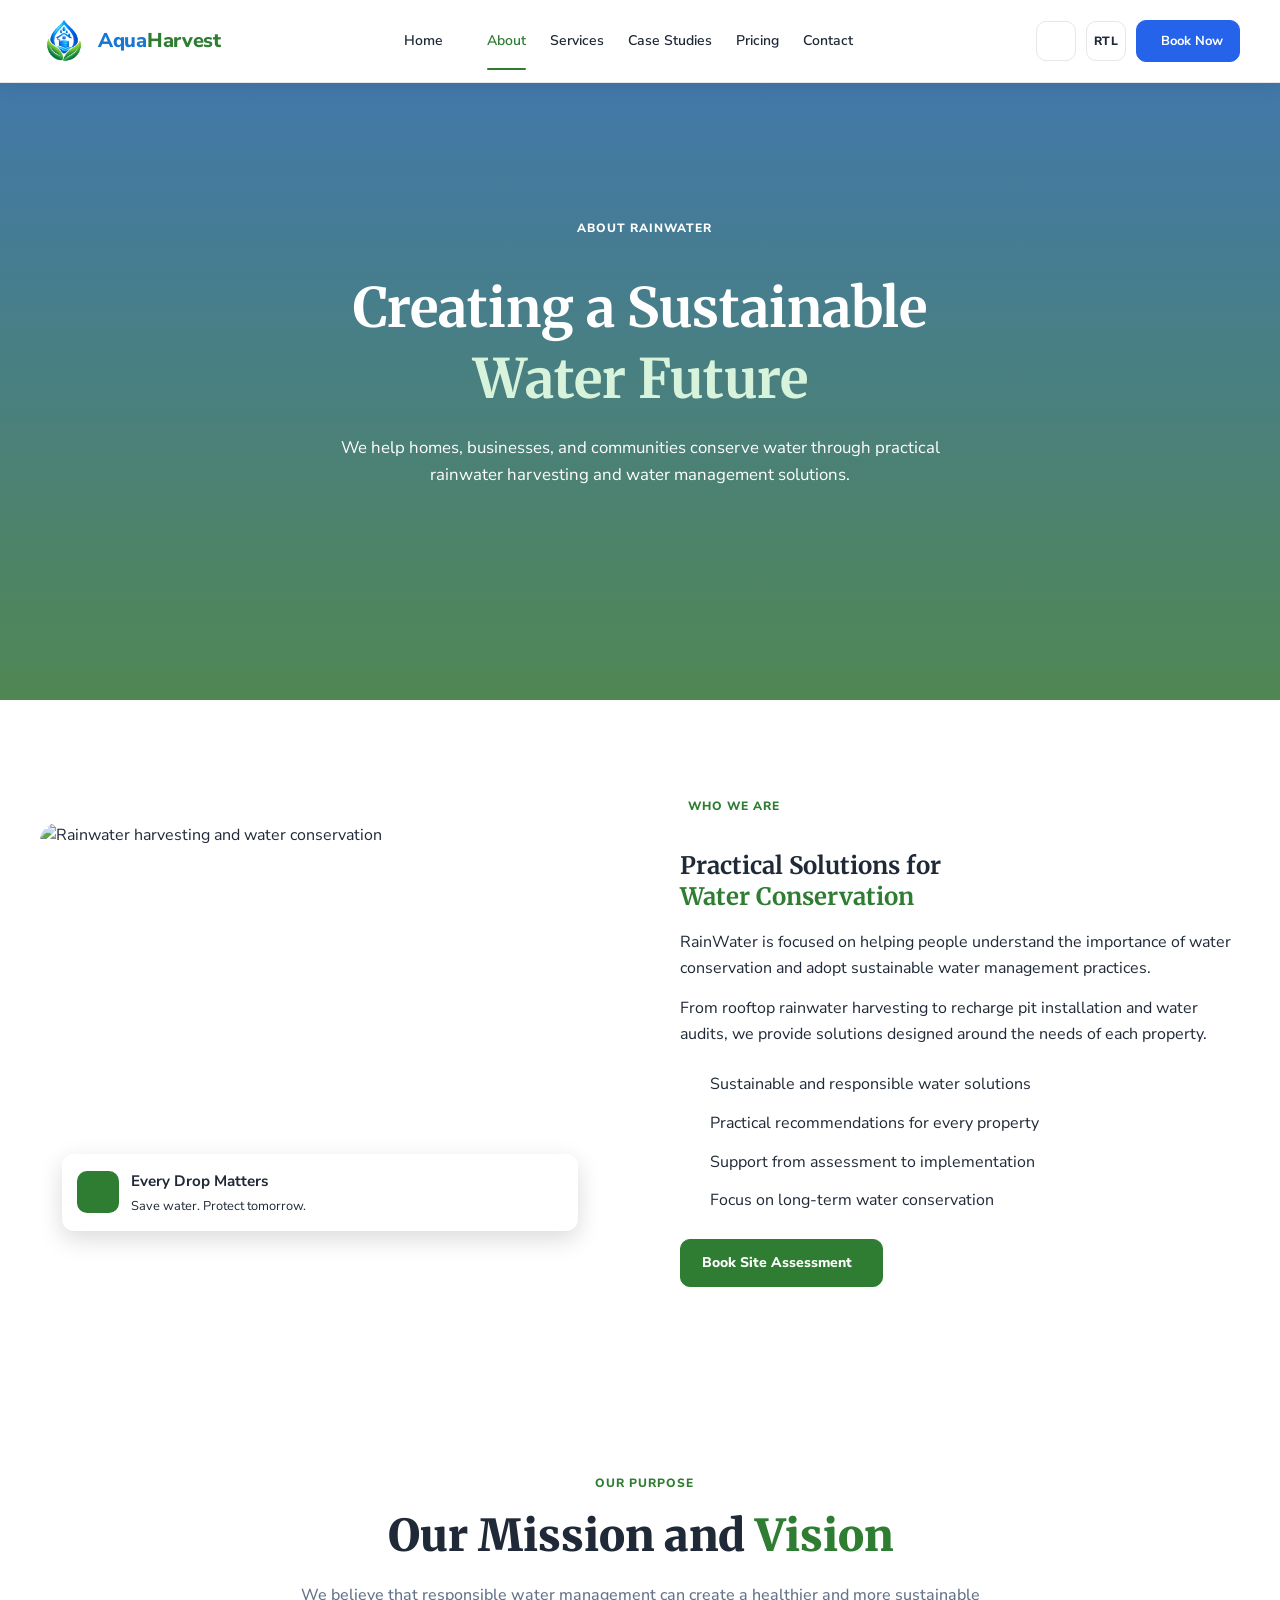
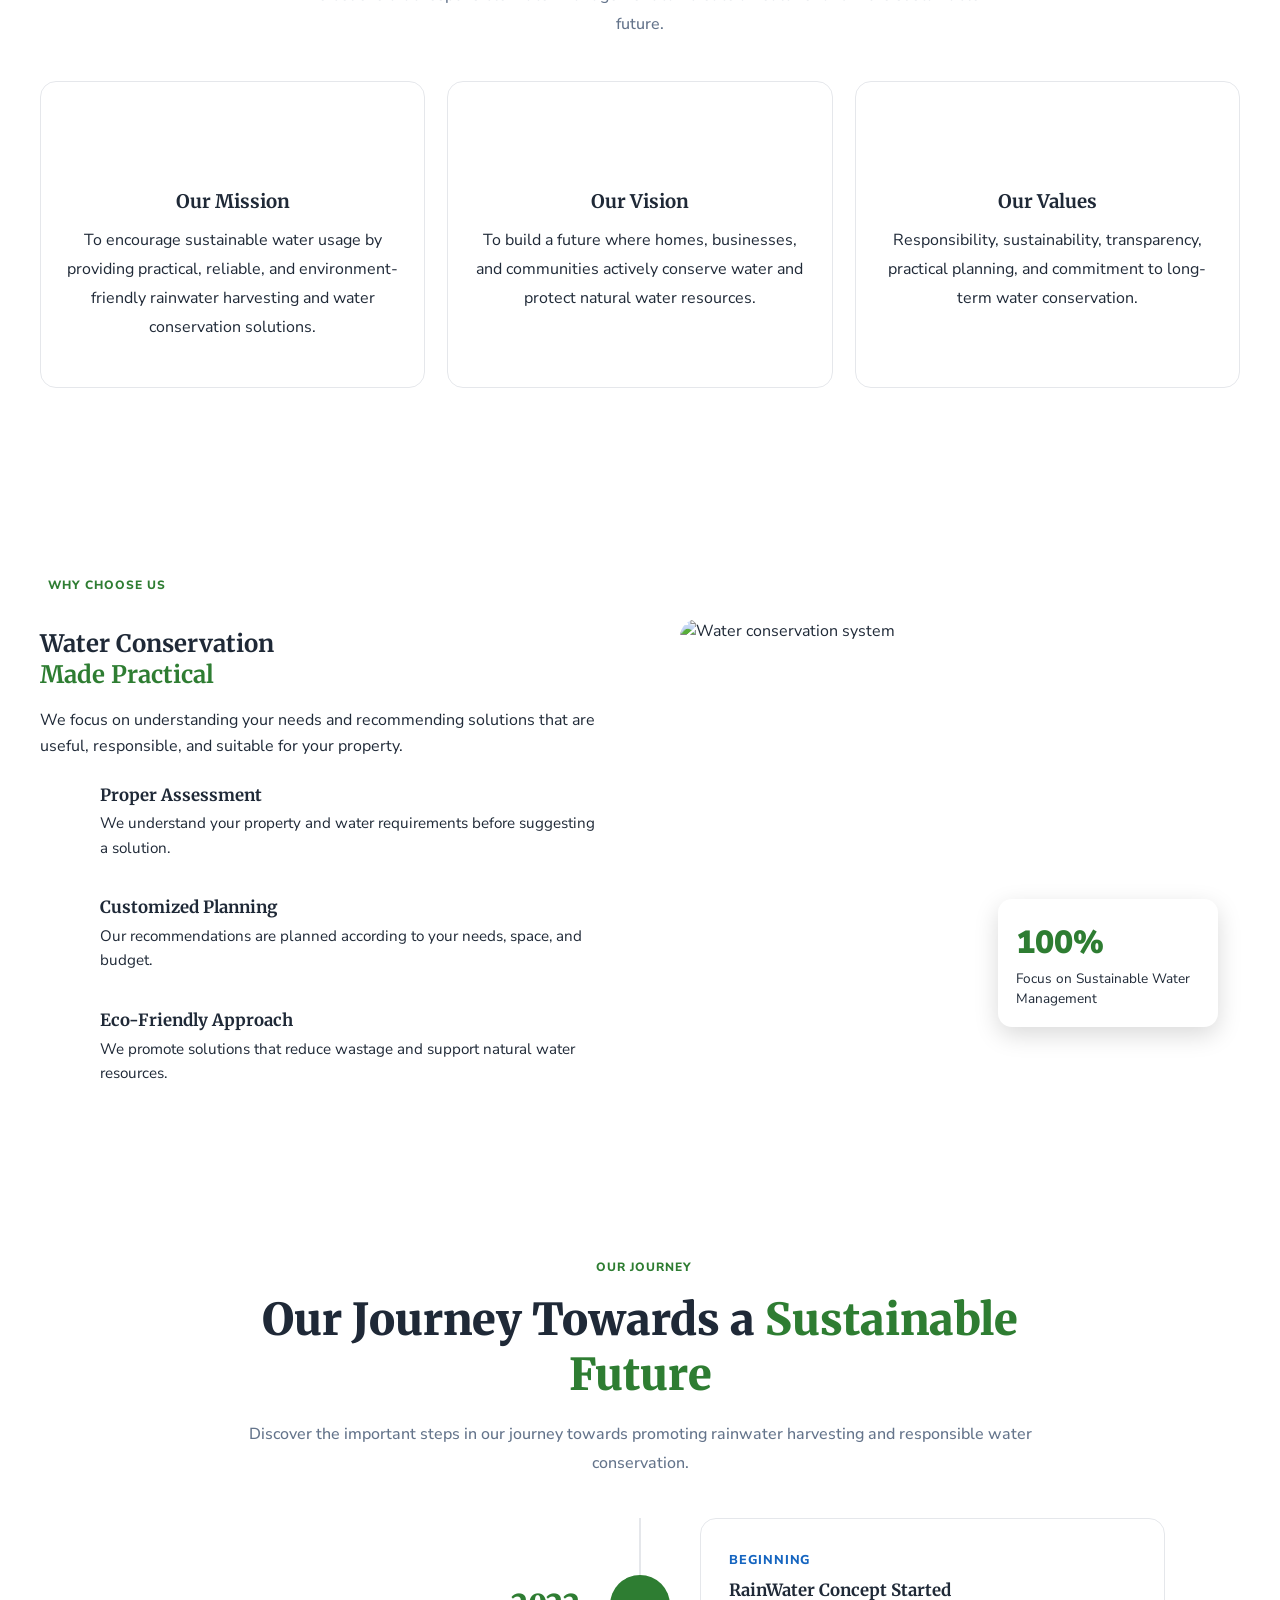
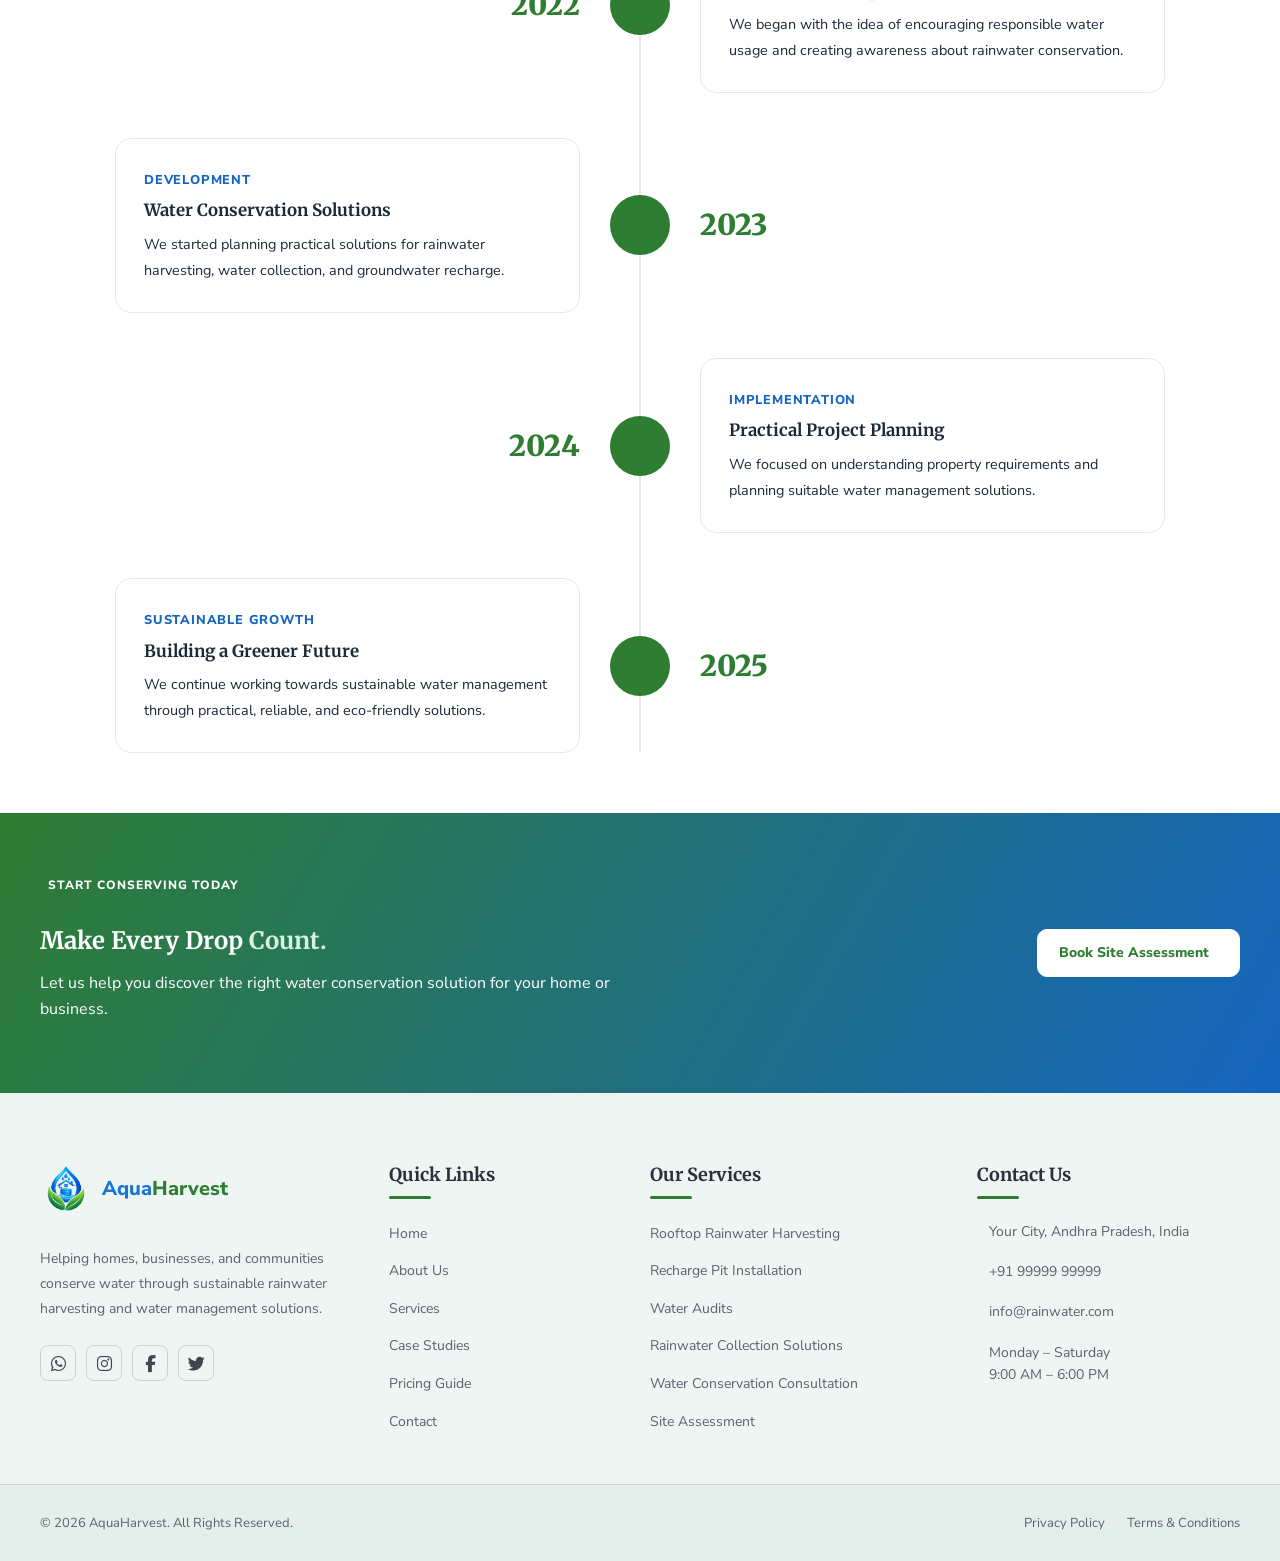
==== about.html @ 05642504 "first commit" ====
<!DOCTYPE html>
<html lang="en" dir="ltr">

<head>
  <meta charset="UTF-8">
  <meta name="viewport" content="width=device-width, initial-scale=1.0">

  <meta
    name="description"
    content="Learn about RainWater and our mission to promote rainwater harvesting and sustainable water conservation."
  >

  <title>About Us | RainWater</title>

  <!-- Google Fonts -->
  <link rel="preconnect" href="https://fonts.googleapis.com">
  <link rel="preconnect" href="https://fonts.gstatic.com" crossorigin>

  <link
    href="https://fonts.googleapis.com/css2?family=Merriweather:wght@400;700;900&family=Nunito+Sans:wght@400;500;600;700;800&display=swap"
    rel="stylesheet"
  >

  <!-- AOS Animation CSS -->
  <link
    href="https://unpkg.com/aos@2.3.1/dist/aos.css"
    rel="stylesheet"
  >

  <!-- Common CSS -->
  <link rel="stylesheet" href="variables.css">
  <link rel="stylesheet" href="style.css">

  <!-- About Page CSS -->
  <link rel="stylesheet" href="about.css">
</head>

<body>

  <!-- Header -->
  <div id="header-container"></div>

  <main>

    <!-- Page Hero -->
    <section class="about-hero-section">

      <div class="about-hero-overlay"></div>

      <div
        class="site-container about-hero-content"
        data-aos="fade-up"
        data-aos-duration="1000"
      >

        <span class="section-tag">
          <i data-lucide="leaf"></i>
          About RainWater
        </span>

        <h1>
          Creating a Sustainable
          <span>Water Future</span>
        </h1>

        <p>
          We help homes, businesses, and communities conserve water through
          practical rainwater harvesting and water management solutions.
        </p>

      </div>
    </section>


    <!-- About Introduction -->
    <section class="about-intro-section section-padding">

      <div class="site-container about-intro-container">

        <div
          class="about-intro-image"
          data-aos="fade-right"
          data-aos-duration="1000"
        >

          <img
            src="https://images.unsplash.com/photo-1468421870903-4df1664ac249?auto=format&fit=crop&w=1000&q=85"
            alt="Rainwater harvesting and water conservation"
            loading="lazy"
          >

          <div
            class="about-image-card"
            data-aos="fade-up"
            data-aos-delay="300"
          >

            <i data-lucide="droplets"></i>

            <div>
              <strong>Every Drop Matters</strong>
              <span>Save water. Protect tomorrow.</span>
            </div>
          </div>

        </div>


        <div
          class="about-intro-content"
          data-aos="fade-left"
          data-aos-duration="1000"
        >

          <span class="section-tag">
            <i data-lucide="sprout"></i>
            Who We Are
          </span>

          <h2>
            Practical Solutions for
            <span>Water Conservation</span>
          </h2>

          <p>
            RainWater is focused on helping people understand the importance
            of water conservation and adopt sustainable water management
            practices.
          </p>

          <p>
            From rooftop rainwater harvesting to recharge pit installation
            and water audits, we provide solutions designed around the needs
            of each property.
          </p>

          <ul class="about-points">

            <li data-aos="fade-up" data-aos-delay="100">
              <i data-lucide="check-circle"></i>
              Sustainable and responsible water solutions
            </li>

            <li data-aos="fade-up" data-aos-delay="200">
              <i data-lucide="check-circle"></i>
              Practical recommendations for every property
            </li>

            <li data-aos="fade-up" data-aos-delay="300">
              <i data-lucide="check-circle"></i>
              Support from assessment to implementation
            </li>

            <li data-aos="fade-up" data-aos-delay="400">
              <i data-lucide="check-circle"></i>
              Focus on long-term water conservation
            </li>

          </ul>

          <a
            href="contact.html"
            class="primary-button"
            data-aos="zoom-in"
            data-aos-delay="500"
          >
            Book Site Assessment
            <i data-lucide="arrow-right"></i>
          </a>

        </div>

      </div>
    </section>


    <!-- Mission and Vision -->
    <section class="mission-section section-padding">

      <div class="site-container">

        <div
          class="section-heading center-heading"
          data-aos="fade-up"
          data-aos-duration="900"
        >

          <span class="section-tag">
            <i data-lucide="target"></i>
            Our Purpose
          </span>

          <h2>
            Our Mission and
            <span>Vision</span>
          </h2>

          <p>
            We believe that responsible water management can create a
            healthier and more sustainable future.
          </p>

        </div>


        <div class="mission-grid">

          <article
            class="mission-card"
            data-aos="fade-up"
            data-aos-delay="100"
            data-aos-duration="900"
          >

            <div class="mission-icon">
              <i data-lucide="target"></i>
            </div>

            <h3>Our Mission</h3>

            <p>
              To encourage sustainable water usage by providing practical,
              reliable, and environment-friendly rainwater harvesting and
              water conservation solutions.
            </p>

          </article>


          <article
            class="mission-card"
            data-aos="fade-up"
            data-aos-delay="250"
            data-aos-duration="900"
          >

            <div class="mission-icon">
              <i data-lucide="eye"></i>
            </div>

            <h3>Our Vision</h3>

            <p>
              To build a future where homes, businesses, and communities
              actively conserve water and protect natural water resources.
            </p>

          </article>


          <article
            class="mission-card"
            data-aos="fade-up"
            data-aos-delay="400"
            data-aos-duration="900"
          >

            <div class="mission-icon">
              <i data-lucide="handshake"></i>
            </div>

            <h3>Our Values</h3>

            <p>
              Responsibility, sustainability, transparency, practical
              planning, and commitment to long-term water conservation.
            </p>

          </article>

        </div>

      </div>
    </section>


    <!-- Why Choose Us -->
    <section class="about-why-section section-padding">

      <div class="site-container about-why-container">

        <div
          class="about-why-content"
          data-aos="fade-right"
          data-aos-duration="1000"
        >

          <span class="section-tag">
            <i data-lucide="shield-check"></i>
            Why Choose Us
          </span>

          <h2>
            Water Conservation
            <span>Made Practical</span>
          </h2>

          <p>
            We focus on understanding your needs and recommending solutions
            that are useful, responsible, and suitable for your property.
          </p>


          <div class="about-benefit-list">

            <div
              class="about-benefit-item"
              data-aos="fade-up"
              data-aos-delay="100"
            >

              <i data-lucide="clipboard-check"></i>

              <div>
                <h3>Proper Assessment</h3>

                <p>
                  We understand your property and water requirements before
                  suggesting a solution.
                </p>
              </div>

            </div>


            <div
              class="about-benefit-item"
              data-aos="fade-up"
              data-aos-delay="250"
            >

              <i data-lucide="settings"></i>

              <div>
                <h3>Customized Planning</h3>

                <p>
                  Our recommendations are planned according to your needs,
                  space, and budget.
                </p>
              </div>

            </div>


            <div
              class="about-benefit-item"
              data-aos="fade-up"
              data-aos-delay="400"
            >

              <i data-lucide="earth"></i>

              <div>
                <h3>Eco-Friendly Approach</h3>

                <p>
                  We promote solutions that reduce wastage and support
                  natural water resources.
                </p>
              </div>

            </div>

          </div>

        </div>


        <div
          class="about-why-image"
          data-aos="fade-left"
          data-aos-duration="1000"
        >

          <img
            src="https://images.unsplash.com/photo-1501004318641-b39e6451bec6?auto=format&fit=crop&w=1000&q=85"
            alt="Water conservation system"
            loading="lazy"
          >

          <div
            class="about-stat-card"
            data-aos="zoom-in"
            data-aos-delay="400"
          >

            <strong>100%</strong>

            <span>
              Focus on Sustainable Water Management
            </span>

          </div>

        </div>

      </div>
    </section>

<!-- Timeline Section -->
<section class="about-timeline-section section-padding">

  <div class="site-container">

    <div
      class="section-heading center-heading"
      data-aos="fade-up"
      data-aos-duration="900"
    >

      <span class="section-tag">
        <i data-lucide="history"></i>
        Our Journey
      </span>

      <h2>
        Our Journey Towards a
        <span>Sustainable Future</span>
      </h2>

      <p>
        Discover the important steps in our journey towards promoting
        rainwater harvesting and responsible water conservation.
      </p>

    </div>


    <div class="about-timeline">

      <!-- Timeline Item 1 -->
      <div
        class="timeline-item"
        data-aos="fade-up"
        data-aos-delay="100"
      >

        <div class="timeline-year">
          2022
        </div>

        <div class="timeline-dot">
          <i data-lucide="sprout"></i>
        </div>

        <div class="timeline-content">

          <span class="timeline-label">
            Beginning
          </span>

          <h3>RainWater Concept Started</h3>

          <p>
            We began with the idea of encouraging responsible water usage
            and creating awareness about rainwater conservation.
          </p>

        </div>

      </div>


      <!-- Timeline Item 2 -->
      <div
        class="timeline-item"
        data-aos="fade-up"
        data-aos-delay="200"
      >

        <div class="timeline-year">
          2023
        </div>

        <div class="timeline-dot">
          <i data-lucide="droplets"></i>
        </div>

        <div class="timeline-content">

          <span class="timeline-label">
            Development
          </span>

          <h3>Water Conservation Solutions</h3>

          <p>
            We started planning practical solutions for rainwater harvesting,
            water collection, and groundwater recharge.
          </p>

        </div>

      </div>


      <!-- Timeline Item 3 -->
      <div
        class="timeline-item"
        data-aos="fade-up"
        data-aos-delay="300"
      >

        <div class="timeline-year">
          2024
        </div>

        <div class="timeline-dot">
          <i data-lucide="settings"></i>
        </div>

        <div class="timeline-content">

          <span class="timeline-label">
            Implementation
          </span>

          <h3>Practical Project Planning</h3>

          <p>
            We focused on understanding property requirements and planning
            suitable water management solutions.
          </p>

        </div>

      </div>


      <!-- Timeline Item 4 -->
      <div
        class="timeline-item"
        data-aos="fade-up"
        data-aos-delay="400"
      >

        <div class="timeline-year">
          2025
        </div>

        <div class="timeline-dot">
          <i data-lucide="earth"></i>
        </div>

        <div class="timeline-content">

          <span class="timeline-label">
            Sustainable Growth
          </span>

          <h3>Building a Greener Future</h3>

          <p>
            We continue working towards sustainable water management through
            practical, reliable, and eco-friendly solutions.
          </p>

        </div>

      </div>

    </div>

  </div>

</section>

    <!-- CTA Section -->
    <section class="about-cta-section">

      <div
        class="site-container about-cta-container"
        data-aos="fade-up"
        data-aos-duration="1000"
      >

        <div>

          <span class="section-tag">
            <i data-lucide="droplets"></i>
            Start Conserving Today
          </span>

          <h2>
            Make Every Drop
            <span>Count.</span>
          </h2>

          <p>
            Let us help you discover the right water conservation solution
            for your home or business.
          </p>

        </div>

        <a
          href="contact.html"
          class="cta-light-button"
          data-aos="zoom-in"
          data-aos-delay="300"
        >
          Book Site Assessment
          <i data-lucide="arrow-right"></i>
        </a>

      </div>

    </section>

  </main>


  <!-- Footer -->
  <div id="footer-container"></div>


  <!-- Lucide Icons -->
  <script src="https://unpkg.com/lucide@latest"></script>

  <!-- AOS Animation JavaScript -->
  <script src="https://unpkg.com/aos@2.3.1/dist/aos.js"></script>

  <!-- Common JavaScript -->
  <script src="main.js"></script>

  <!-- Initialize Icons and AOS -->
  <script>
    document.addEventListener("DOMContentLoaded", function () {

      if (typeof lucide !== "undefined") {
        lucide.createIcons();
      }

      if (typeof AOS !== "undefined") {
        AOS.init({
          duration: 900,
          easing: "ease-in-out",
          once: true,
          offset: 80,
          disable: function () {
            return window.innerWidth < 360;
          }
        });
      }

    });
  </script>

</body>
</html>
---- variables.css ----
:root {
  /* Brand Colors */
  --primary-color: #2e7d32;
  --secondary-color: #1565c0;

  /* Common Colors */
  --white-color: #ffffff;
  --black-color: #111827;

  /* Light Theme */
  --body-background: #ffffff;
  --section-background: #f5f9f6;
  --card-background: #ffffff;
  --text-color: #1f2937;
  --muted-text-color: #64748b;
  --border-color: #e5e7eb;

  /* Header */
  --header-background: #ffffff;
  --header-shadow: 0 4px 18px rgba(15, 23, 42, 0.08);

  /* Footer */
  --footer-background: #102218;
  --footer-bottom-background: #0b1810;
  --footer-text: #dce8df;
  --footer-muted-text: #a8b9ad;
  --footer-border-color: rgba(255, 255, 255, 0.12);

  /* Layout */
  --container-width: 1200px;
  --container-padding: 24px;

  /* Radius */
  --small-radius: 8px;
  --medium-radius: 10px;
  --large-radius: 12px;

  /* Transition */
  --transition: all 0.3s ease;
}

/* Dark Theme */
body.dark-mode {
  --body-background: #101c16;
  --section-background: #14251a;
  --card-background: #1b3021;
  --text-color: #f1f5f9;
  --muted-text-color: #a7b5ad;
  --border-color: #2b4433;

  --header-background: #101c16;
  --header-shadow: 0 4px 18px rgba(0, 0, 0, 0.25);
}
---- style.css ----
@import url("https://cdnjs.cloudflare.com/ajax/libs/font-awesome/6.5.2/css/all.min.css");

/* =========================================
   COMMON CONTAINER
========================================= */

.site-container {
  width: min(100% - 48px, var(--container-width));
  margin-inline: auto;
}

/* =========================================
   HEADER
========================================= */

/* .site-header {
  position: sticky !important;
  top: 0;
  left: 0;
  right: 0;
  z-index: 9999;
  width: 100%;
  background: var(--header-background);
  border-bottom: 1px solid var(--border-color);
  box-shadow: var(--header-shadow);
} */

.site-header {
  position: fixed;
  top: 0;
  left: 0;
  right: 0;
  z-index: 9999;

  width: 100%;
  background: var(--header-background);
  border-bottom: 1px solid var(--border-color);
  box-shadow: var(--header-shadow);
}

.header-container {
  min-height: 82px;

  display: flex;
  align-items: center;
  justify-content: space-between;
  gap: 24px;
}

/* Logo */

.brand-logo {
  display: inline-flex;
  align-items: center;
  gap: 10px;
  flex-shrink: 0;
  text-decoration: none;
}

.brand-logo-image {
  display: block;
  width: 48px;
  height: 48px;
  max-width: 48px;
  object-fit: contain;
}

.brand-logo-text,
.footer-logo-text {
  display: inline-flex;
  align-items: center;
  white-space: nowrap;
  line-height: 1;
}

.brand-logo-text {
  font-size: 20px;
  font-weight: 800;
  letter-spacing: -0.3px;
}

.brand-logo-text .aqua-text,
.footer-logo-text .aqua-text {
  color: #1976d2;
}

.brand-logo-text .harvest-text,
.footer-logo-text .harvest-text {
  color: #2e7d32;
}


/* Desktop Navigation */

.main-navigation {
  display: flex;
  align-items: center;
  justify-content: center;
  gap: 24px;
}

.nav-link {
  position: relative;

  padding: 8px 0;

  color: var(--text-color);
  font-size: 14px;
  font-weight: 600;

  text-decoration: none;
  transition: var(--transition);
}

.nav-link::after {
  content: "";

  position: absolute;
  left: 0;
  bottom: 0;

  width: 0;
  height: 2px;

  background: var(--primary-color);
  transition: var(--transition);
}

.nav-link:hover,
.nav-link.active {
  color: var(--primary-color);
}

.nav-link:hover::after,
.nav-link.active::after {
  width: 100%;
}

/* Header Actions */

.header-actions {
  display: flex;
  align-items: center;
  gap: 10px;
  flex-shrink: 0;
}

.header-icon-button,
.menu-toggle {
  width: 40px;
  height: 40px;

  display: inline-flex;
  align-items: center;
  justify-content: center;

  color: var(--text-color);
  background: transparent;
  border: 1px solid var(--border-color);
  border-radius: var(--medium-radius);

  cursor: pointer;
  transition: var(--transition);
}

.header-icon-button:hover {
  color: var(--white-color);
  background: #2563eb;
  border-color: #2563eb;
}

.menu-toggle:hover {
  color: var(--white-color);
  background: var(--primary-color);
  border-color: var(--primary-color);
}

.header-icon-button svg,
.menu-toggle svg {
  width: 18px;
  height: 18px;
}

.rtl-button {
  font-family: "Nunito Sans", sans-serif;
  font-size: 12px;
  font-weight: 800;
  letter-spacing: 0.2px;
}

.rtl-button span {
  line-height: 1;
}

.header-cta {
  min-height: 42px;

  display: inline-flex;
  align-items: center;
  justify-content: center;
  gap: 8px;

  padding: 0 16px;

  color: var(--white-color);
  background: #2563eb;
  border: 1px solid #2563eb;
  border-radius: var(--medium-radius);

  font-size: 13px;
  font-weight: 700;
  text-decoration: none;

  transition: var(--transition);
}

.header-cta:hover {
  background: #1d4ed8;
  border-color: #1d4ed8;
  transform: translateY(-2px);
}

.header-cta svg {
  width: 17px;
  height: 17px;
}

/* Mobile Navigation */

.mobile-navigation {
  display: none;

  padding: 16px 24px 22px;

  background: var(--header-background);
  border-top: 1px solid var(--border-color);
}

.mobile-navigation.open {
  display: flex;
  flex-direction: column;
  gap: 6px;
}

.mobile-nav-link {
  display: block;

  padding: 12px 14px;

  color: var(--text-color);
  border-radius: var(--small-radius);

  font-size: 14px;
  font-weight: 600;
  text-decoration: none;

  transition: var(--transition);
}

.mobile-nav-link:hover,
.mobile-nav-link.active {
  color: var(--primary-color);
  background: rgba(46, 125, 50, 0.08);
}

.mobile-cta {
  display: inline-flex;
  align-items: center;
  justify-content: center;
  gap: 8px;

  margin-top: 10px;
  padding: 13px 16px;

  color: var(--white-color);
  background: #2563eb;
  border-radius: var(--small-radius);

  font-size: 14px;
  font-weight: 700;
  text-decoration: none;
}

.mobile-cta svg {
  width: 17px;
  height: 17px;
}

.menu-toggle {
  display: none;
}

/* =========================================
   FOOTER
========================================= */

.site-footer {
  color: var(--footer-text);
  background: var(--footer-background);
}

.footer-main {
  padding: 70px 0 50px;
}

.footer-grid {
  display: grid;
  grid-template-columns: 1.4fr 1fr 1.3fr 1.2fr;
  gap: 42px;
}

/* Footer Logo */

.footer-logo {
  display: inline-flex;
  align-items: center;
  gap: 10px;
  text-decoration: none;
}

.footer-logo-image {
  display: block;
  width: 52px;
  height: 52px;
  max-width: 52px;
  object-fit: contain;
}

.footer-logo-text strong {
  margin: 0;
  font-size: 20px;
  font-weight: 800;
  line-height: 1;
}


.footer-description {
  max-width: 330px;

  margin: 22px 0 24px;

  color: var(--footer-muted-text);
  font-size: 14px;
  line-height: 1.8;
}

/* Social Links */

.footer-social-links {
  display: flex;
  align-items: center;
  gap: 10px;
}

.footer-social-links a {
  width: 36px;
  height: 36px;

  display: inline-flex;
  align-items: center;
  justify-content: center;

  color: var(--footer-text);
  border: 1px solid var(--footer-border-color);
  border-radius: var(--small-radius);

  transition: var(--transition);
}

.footer-social-links a:hover {
  color: var(--white-color);
  background: var(--primary-color);
  border-color: var(--primary-color);
  transform: translateY(-3px);
}

.footer-social-links svg {
  width: 17px;
  height: 17px;
}

/* Footer Titles */

.footer-title {
  position: relative;

  margin: 0 0 22px;
  padding-bottom: 12px;

  color: var(--white-color);
  font-size: 18px;
  font-weight: 700;
}

.footer-title::after {
  content: "";

  position: absolute;
  left: 0;
  bottom: 0;

  width: 42px;
  height: 3px;

  background: var(--primary-color);
  border-radius: 5px;
}

/* Footer Links */

.footer-links {
  display: flex;
  flex-direction: column;
  gap: 12px;

  margin: 0;
  padding: 0;

  list-style: none;
}

.footer-links a {
  color: var(--footer-muted-text);
  font-size: 14px;
  line-height: 1.5;
  text-decoration: none;

  transition: var(--transition);
}

.footer-links a:hover {
  color: var(--white-color);
  padding-left: 5px;
}

/* Footer Contact */

.footer-contact-list {
  display: flex;
  flex-direction: column;
  gap: 18px;

  margin: 0;
  padding: 0;

  list-style: none;
}

.footer-contact-list li {
  display: flex;
  align-items: flex-start;
  gap: 12px;

  color: var(--footer-muted-text);
  font-size: 14px;
  line-height: 1.6;
}

.footer-contact-icon {
  display: inline-flex;
  align-items: center;
  justify-content: center;

  color: var(--primary-color);
  flex-shrink: 0;
}

.footer-contact-icon svg {
  width: 18px;
  height: 18px;
}

.footer-contact-list a {
  color: var(--footer-muted-text);
  text-decoration: none;
  transition: var(--transition);
}

.footer-contact-list a:hover {
  color: var(--white-color);
}

/* Footer Bottom */

.footer-bottom {
  background: var(--footer-bottom-background);
  border-top: 1px solid var(--footer-border-color);
}

.footer-bottom-container {
  min-height: 76px;

  display: flex;
  align-items: center;
  justify-content: space-between;
  gap: 20px;
}

.footer-bottom p {
  margin: 0;
  color: var(--footer-muted-text);
  font-size: 13px;
}

.footer-bottom-links {
  display: flex;
  align-items: center;
  gap: 22px;
}

.footer-bottom-links a {
  color: var(--footer-muted-text);
  font-size: 13px;
  text-decoration: none;
  transition: var(--transition);
}

.footer-bottom-links a:hover {
  color: var(--white-color);
}

/* =========================================
   RTL
========================================= */

html[dir="rtl"] .brand-logo-text,
html[dir="rtl"] .footer-logo-text {
  text-align: right;
}

html[dir="rtl"] .nav-link::after,
html[dir="rtl"] .footer-title::after {
  left: auto;
  right: 0;
}

html[dir="rtl"] .footer-links a:hover {
  padding-left: 0;
  padding-right: 5px;
}

/* =========================================
   360px
========================================= */

@media (max-width: 360px) {
  .site-container {
    width: min(100% - 28px, var(--container-width));
  }

  .header-container {
    min-height: 72px;
    gap: 8px;
  }

  .brand-logo-image {
    width: 40px;
    height: 40px;
    max-width: 40px;
  }

  .brand-logo-text {
    font-size: 17px;
  }

  .main-navigation,
  .header-cta {
    display: none;
  }

  .header-actions {
    gap: 6px;
  }

  .header-icon-button,
  .menu-toggle {
    width: 35px;
    height: 35px;
  }

  .menu-toggle {
    display: inline-flex;
  }

  .mobile-navigation {
    padding-inline: 14px;
  }

  .footer-main {
    padding: 45px 0 35px;
  }

  .footer-grid {
    grid-template-columns: 1fr;
    gap: 32px;
  }

  .footer-logo-image {
    width: 44px;
    height: 44px;
    max-width: 44px;
  }

  .footer-logo-text strong {
    font-size: 18px;
  }

  .footer-description {
    font-size: 13px;
  }

  .footer-title {
    font-size: 17px;
  }

  .footer-bottom-container {
    min-height: auto;
    flex-direction: column;
    align-items: flex-start;
    padding-top: 20px;
    padding-bottom: 20px;
    gap: 12px;
  }

  .footer-bottom-links {
    flex-wrap: wrap;
    gap: 12px;
  }
}

/* =========================================
   768px
========================================= */

@media (min-width: 361px) and (max-width: 768px) {
  .header-container {
    min-height: 76px;
    gap: 12px;
  }

  .main-navigation,
  .header-cta {
    display: none;
  }

  .menu-toggle {
    display: inline-flex;
  }

  .brand-logo-image {
    width: 44px;
    height: 44px;
    max-width: 44px;
  }

  .brand-logo-text {
    font-size: 18px;
  }

  .footer-main {
    padding: 55px 0 40px;
  }

  .footer-grid {
    grid-template-columns: repeat(2, minmax(0, 1fr));
    gap: 35px 28px;
  }

  .footer-brand-column {
    grid-column: 1 / -1;
  }

  .footer-bottom-container {
    min-height: auto;
    flex-direction: column;
    align-items: flex-start;
    padding-top: 20px;
    padding-bottom: 20px;
    gap: 12px;
  }

  .footer-bottom-links {
    flex-wrap: wrap;
    gap: 16px;
  }
}

/* =========================================
   1024px
========================================= */

@media (min-width: 769px) and (max-width: 1024px) {
  .site-container {
    width: min(100% - 36px, var(--container-width));
  }

  .header-container {
    gap: 16px;
  }

  .main-navigation {
    gap: 14px;
  }

  .nav-link {
    font-size: 12px;
  }

  .header-cta {
    padding-inline: 12px;
    font-size: 11px;
  }

  .header-icon-button {
    width: 36px;
    height: 36px;
  }

  .footer-grid {
    grid-template-columns: repeat(2, minmax(0, 1fr));
    gap: 40px 30px;
  }

  .footer-brand-column {
    grid-column: 1 / -1;
  }
}
/* =========================================
   GLOBAL STYLES
========================================= */

* {
  box-sizing: border-box;
}

html {
  scroll-behavior: smooth;
}

body {
  margin: 0;

  background: var(--body-background);
  color: var(--text-color);

  font-family: "Nunito Sans", sans-serif;
  font-size: 16px;
  line-height: 1.6;
}

h1,
h2,
h3,
h4,
h5,
h6 {
  margin-top: 0;

  font-family: "Merriweather", serif;
  line-height: 1.3;
}

p {
  margin-top: 0;
}

img {
  display: block;
  max-width: 100%;
}

a {
  text-decoration: none;
}

button,
a {
  -webkit-tap-highlight-color: transparent;
}

/* =========================================
   COMMON CONTAINER
========================================= */

.site-container {
  width: min(100% - 48px, var(--container-width));
  margin-inline: auto;
}

.section-padding {
  padding: 90px 0;
}

/* =========================================
   SECTION HEADINGS
========================================= */

.section-heading {
  max-width: 680px;
  margin-bottom: 42px;
}

.center-heading {
  margin-inline: auto;
  text-align: center;
}

.section-tag {
  display: inline-flex;
  align-items: center;
  gap: 8px;

  margin-bottom: 15px;

  color: var(--primary-color);

  font-size: 12px;
  font-weight: 800;
  letter-spacing: 1px;
  text-transform: uppercase;
}

.section-tag svg {
  width: 17px;
  height: 17px;
}

.section-heading h2,
.why-content h2,
.final-cta-container h2 {
  margin-bottom: 18px;

  color: var(--text-color);

  font-family: "Merriweather", serif;
  font-size: clamp(30px, 4vw, 44px);
  font-weight: 900;
  line-height: 1.25;
}

.section-heading h2 span,
.why-content h2 span,
.final-cta-container h2 span,
.hero-content h1 span {
  color: var(--primary-color);
}

.section-heading p,
.why-content p {
  margin-bottom: 0;

  color: var(--muted-text-color);

  font-size: 16px;
  font-weight: 500;
  line-height: 1.8;
}

/* =========================================
   BUTTONS
========================================= */

.primary-button,
.secondary-button,
.cta-light-button {
  min-height: 48px;

  display: inline-flex;
  align-items: center;
  justify-content: center;
  gap: 9px;

  padding: 0 21px;

  border-radius: var(--medium-radius);

  font-family: "Nunito Sans", sans-serif;
  font-size: 14px;
  font-weight: 800;

  transition: var(--transition);
}

.primary-button {
  color: var(--white-color);
  background: var(--primary-color);
  border: 1px solid var(--primary-color);
}

.primary-button:hover {
  color: var(--white-color);
  background: var(--secondary-color);
  border-color: var(--secondary-color);
  transform: translateY(-3px);
}

.secondary-button {
  color: var(--primary-color);
  background: transparent;
  border: 1px solid var(--primary-color);
}

.secondary-button:hover {
  color: var(--white-color);
  background: var(--primary-color);
  transform: translateY(-3px);
}

.primary-button svg,
.secondary-button svg,
.cta-light-button svg {
  width: 18px;
  height: 18px;
}

.text-link {
  display: inline-flex;
  align-items: center;
  gap: 7px;

  color: var(--primary-color);

  font-size: 14px;
  font-weight: 800;

  transition: var(--transition);
}

.text-link:hover {
  gap: 11px;
  color: var(--secondary-color);
}

.text-link svg {
  width: 17px;
  height: 17px;
}

.section-button-wrapper {
  display: flex;
  justify-content: center;

  margin-top: 35px;
}

/* =========================================
   HERO SECTION
========================================= */

.hero-section {
  overflow: hidden;
  background: var(--section-background);
  padding-top: 60px;
}

.hero-container {
  min-height: 650px;

  display: grid;
  grid-template-columns: 1fr 1fr;
  align-items: center;
  gap: 60px;

  padding-top: 70px;
  padding-bottom: 70px;
}

.hero-content h1 {
  max-width: 610px;
  margin-bottom: 22px;

  color: var(--text-color);

  font-family: "Merriweather", serif;
  font-size: clamp(36px, 5vw, 62px);
  font-weight: 900;
  line-height: 1.18;
}

.hero-content p {
  max-width: 540px;
  margin-bottom: 30px;

  color: var(--muted-text-color);

  font-size: 17px;
  font-weight: 500;
  line-height: 1.8;
}

.hero-buttons {
  display: flex;
  flex-wrap: wrap;
  gap: 14px;
}

.hero-trust-points {
  display: flex;
  flex-wrap: wrap;
  gap: 20px;

  margin-top: 28px;
}

.trust-point {
  display: inline-flex;
  align-items: center;
  gap: 8px;

  color: var(--muted-text-color);

  font-size: 13px;
  font-weight: 700;
}

.trust-point svg {
  width: 17px;
  height: 17px;
  color: var(--primary-color);
}

.hero-image-wrapper {
  position: relative;
}

.hero-image {
  width: 100%;
  height: 500px;

  object-fit: cover;

  border-radius: 24px;
  box-shadow: 0 20px 50px rgba(15, 23, 42, 0.15);
}

.hero-floating-card {
  position: absolute;
  left: -28px;
  bottom: 30px;

  display: flex;
  align-items: center;
  gap: 12px;

  max-width: 280px;
  padding: 16px;

  background: var(--card-background);
  border: 1px solid var(--border-color);
  border-radius: 14px;

  box-shadow: 0 12px 30px rgba(15, 23, 42, 0.12);
}

.floating-icon {
  width: 44px;
  height: 44px;

  display: inline-flex;
  align-items: center;
  justify-content: center;

  color: var(--white-color);
  background: var(--primary-color);
  border-radius: 12px;
  flex-shrink: 0;
}

.floating-icon svg {
  width: 23px;
  height: 23px;
}

.hero-floating-card strong,
.hero-floating-card small {
  display: block;
}

.hero-floating-card strong {
  color: var(--text-color);
  font-family: "Nunito Sans", sans-serif;
  font-size: 14px;
  font-weight: 800;
}

.hero-floating-card small {
  margin-top: 5px;

  color: var(--muted-text-color);
  font-size: 12px;
}

/* =========================================
   BENEFITS SECTION
========================================= */

.benefits-section {
  background: var(--body-background);
}

.benefits-grid {
  display: grid;
  grid-template-columns: repeat(4, minmax(0, 1fr));
  gap: 22px;
}

.benefit-card {
  padding: 28px 22px;

  background: var(--card-background);
  border: 1px solid var(--border-color);
  border-radius: 16px;

  transition: var(--transition);
}

.benefit-card:hover {
  border-color: var(--primary-color);
  transform: translateY(-6px);
}

.benefit-icon {
  width: 54px;
  height: 54px;

  display: inline-flex;
  align-items: center;
  justify-content: center;

  margin-bottom: 22px;

  color: var(--primary-color);
  background: rgba(46, 125, 50, 0.1);
  border-radius: 14px;
}

.benefit-icon svg {
  width: 26px;
  height: 26px;
}

.benefit-card h3 {
  margin-bottom: 12px;

  color: var(--text-color);

  font-family: "Merriweather", serif;
  font-size: 19px;
  font-weight: 700;
}

.benefit-card p {
  margin-bottom: 0;

  color: var(--muted-text-color);

  font-size: 14px;
  font-weight: 500;
  line-height: 1.7;
}

/* =========================================
   SERVICES SECTION
========================================= */

.services-preview-section {
  background: var(--section-background);
}

.services-grid {
  display: grid;
  grid-template-columns: repeat(3, minmax(0, 1fr));
  gap: 24px;
}

.service-card {
  padding: 30px;

  background: var(--card-background);
  border: 1px solid var(--border-color);
  border-radius: 16px;

  transition: var(--transition);
}

.service-card:hover {
  border-color: var(--primary-color);
  transform: translateY(-6px);
}

.service-card-icon {
  width: 58px;
  height: 58px;

  display: inline-flex;
  align-items: center;
  justify-content: center;

  margin-bottom: 22px;

  color: var(--white-color);
  background: var(--primary-color);
  border-radius: 14px;
}

.service-card-icon svg {
  width: 27px;
  height: 27px;
}

.service-card h3 {
  margin-bottom: 12px;

  color: var(--text-color);

  font-family: "Merriweather", serif;
  font-size: 20px;
  font-weight: 700;
  line-height: 1.4;
}

.service-card p {
  min-height: 72px;
  margin-bottom: 22px;

  color: var(--muted-text-color);

  font-size: 14px;
  font-weight: 500;
  line-height: 1.7;
}

/* =========================================
   PROCESS SECTION
========================================= */

.process-section {
  background: var(--body-background);
}

.process-grid {
  display: grid;
  grid-template-columns: repeat(4, minmax(0, 1fr));
  gap: 22px;
}
/* Process Cards */
.process-card {
  position: relative;
  background: var(--surface-card);
  border: 1px solid transparent;
  border-radius: 16px;
  padding: 28px 22px;
  transition: transform 0.3s ease,
              border-color 0.3s ease,
              box-shadow 0.3s ease;
}

/* Hover Effect */
.process-card:hover {
  border-color: var(--primary-color);
  transform: translateY(-5px);
  box-shadow: 0 10px 25px var(--shadow-color);
}

.process-number {
  position: absolute;
  top: 18px;
  right: 20px;

  color: rgba(46, 125, 50, 0.2);

  font-family: "Merriweather", serif;
  font-size: 32px;
  font-weight: 900;
}

.process-icon {
  width: 52px;
  height: 52px;

  display: inline-flex;
  align-items: center;
  justify-content: center;

  margin-bottom: 22px;

  color: var(--primary-color);
  background: rgba(46, 125, 50, 0.1);
  border-radius: 12px;
}

.process-icon svg {
  width: 25px;
  height: 25px;
}

.process-card h3 {
  margin-bottom: 12px;

  color: var(--text-color);

  font-family: "Merriweather", serif;
  font-size: 18px;
  font-weight: 700;
}

.process-card p {
  margin-bottom: 0;

  color: var(--muted-text-color);

  font-size: 14px;
  font-weight: 500;
  line-height: 1.7;
}

/* =========================================
   WHY CHOOSE US
========================================= */

.why-section {
  background: var(--section-background);
}

.why-container {
  display: grid;
  grid-template-columns: 1fr 1fr;
  align-items: center;
  gap: 65px;
}

.why-image {
  width: 100%;
  height: 470px;

  object-fit: cover;
  border-radius: 22px;
}

.why-content h2 {
  margin-bottom: 20px;
}

.why-list {
  display: flex;
  flex-direction: column;
  gap: 15px;

  margin: 26px 0 30px;
  padding: 0;

  list-style: none;
}

.why-list li {
  display: flex;
  align-items: flex-start;
  gap: 10px;

  color: var(--text-color);

  font-size: 14px;
  font-weight: 700;
  line-height: 1.6;
}

.why-list svg {
  width: 19px;
  height: 19px;

  color: var(--primary-color);
  flex-shrink: 0;
}

/* =========================================
   CASE STUDIES
========================================= */

.case-studies-section {
  background: var(--body-background);
}

.case-studies-section .section-heading {
  margin-inline: auto;
  text-align: center;
}

.case-studies-grid {
  display: grid;
  grid-template-columns: repeat(2, minmax(0, 1fr));
  gap: 26px;
}

/* Case Study Cards */
.case-study-card {
  overflow: hidden;
  background: var(--card-background);
  border: 1px solid transparent;
  border-radius: 18px;
  transition: transform 0.3s ease,
              border-color 0.3s ease,
              box-shadow 0.3s ease;
}

/* Border only when hovering */
.case-study-card:hover {
  border-color: var(--primary-color);
  transform: translateY(-5px);
  box-shadow: 0 10px 25px var(--shadow-color);
}

.case-study-card img {
  width: 100%;
  height: 260px;
  object-fit: cover;
}

.case-study-content {
  padding: 26px;
}

.case-study-content > span {
  color: var(--secondary-color);

  font-size: 12px;
  font-weight: 800;
  letter-spacing: 0.5px;
  text-transform: uppercase;
}

.case-study-content h3 {
  margin: 10px 0 12px;

  color: var(--text-color);

  font-family: "Merriweather", serif;
  font-size: 22px;
  font-weight: 700;
}

.case-study-content p {
  margin-bottom: 20px;

  color: var(--muted-text-color);

  font-size: 14px;
  font-weight: 500;
  line-height: 1.7;
}

/* =========================================
   PRICING PREVIEW
========================================= */

.pricing-preview-section {
  background: var(--section-background);
}

.pricing-preview-grid {
  display: grid;
  grid-template-columns: repeat(3, minmax(0, 1fr));
  gap: 24px;
  align-items: stretch;
}

.pricing-card {
  position: relative;

  display: flex;
  flex-direction: column;
  align-items: flex-start;

  padding: 32px;

  background: var(--card-background);
  border: 1px solid var(--border-color);
  border-radius: 18px;
}

.pricing-card h3 {
  margin-bottom: 14px;

  color: var(--text-color);

  font-family: "Merriweather", serif;
  font-size: 24px;
  font-weight: 700;
}

.pricing-description {
  min-height: 70px;
  margin-bottom: 25px;

  color: var(--muted-text-color);

  font-size: 14px;
  font-weight: 500;
  line-height: 1.7;
}

.popular-label {
  position: absolute;
  top: 18px;
  right: 18px;

  padding: 6px 10px;

  color: var(--white-color);
  background: var(--primary-color);
  border-radius: 20px;

  font-size: 11px;
  font-weight: 800;
}

/* =========================================
   FINAL CTA
========================================= */

.final-cta-section {
  background: var(--primary-color);
}

.final-cta-container {
  display: flex;
  align-items: center;
  justify-content: space-between;
  gap: 35px;

  padding-top: 70px;
  padding-bottom: 70px;
}

.final-cta-container .section-tag,
.final-cta-container h2,
.final-cta-container p {
  color: var(--white-color);
}

.final-cta-container h2 {
  margin-bottom: 14px;
}

.final-cta-container h2 span {
  color: #d9f4dc;
}

.final-cta-container p {
  max-width: 620px;
  margin-bottom: 0;

  font-size: 16px;
  font-weight: 500;
  line-height: 1.8;
  opacity: 0.9;
}

.cta-light-button {
  color: var(--primary-color);
  background: var(--white-color);
  border: 1px solid var(--white-color);
  flex-shrink: 0;
}

.cta-light-button:hover {
  color: var(--white-color);
  background: var(--secondary-color);
  border-color: var(--secondary-color);
  transform: translateY(-3px);
}

/* =========================================
   RTL
========================================= */

html[dir="rtl"] .hero-content,
html[dir="rtl"] .why-content,
html[dir="rtl"] .section-heading {
  text-align: right;
}

html[dir="rtl"] .center-heading {
  text-align: center;
}

html[dir="rtl"] .hero-floating-card {
  left: auto;
  right: -28px;
}

html[dir="rtl"] .process-number,
html[dir="rtl"] .popular-label {
  right: auto;
  left: 20px;
}

/* =========================================
   360px
========================================= */

@media (max-width: 360px) {
  .site-container {
    width: min(100% - 28px, var(--container-width));
  }

  .section-padding {
    padding: 55px 0;
  }

  .section-heading {
    margin-bottom: 28px;
  }

  .section-heading h2,
  .why-content h2,
  .final-cta-container h2 {
    font-size: 28px;
  }

  .section-heading p,
  .why-content p {
    font-size: 14px;
  }

  .hero-container,
  .why-container {
    grid-template-columns: 1fr;
    gap: 35px;

    padding-top: 45px;
    padding-bottom: 45px;
  }

  .hero-content h1 {
    font-size: 36px;
  }

  .hero-content p {
    font-size: 15px;
  }

  .hero-buttons {
    flex-direction: column;
    align-items: stretch;
  }

  .hero-buttons a {
    width: 100%;
  }

  .hero-trust-points {
    flex-direction: column;
    gap: 10px;
  }

  .hero-image {
    height: 300px;
    border-radius: 16px;
  }

  .hero-floating-card {
    left: 12px;
    right: 12px;
    bottom: 15px;
    max-width: none;
  }

  .benefits-grid,
  .services-grid,
  .process-grid,
  .case-studies-grid,
  .pricing-preview-grid {
    grid-template-columns: 1fr;
  }

  .benefit-card,
  .service-card,
  .process-card,
  .pricing-card {
    padding: 24px;
  }

  .service-card p,
  .pricing-description {
    min-height: auto;
  }

  .why-image {
    height: 300px;
  }

  .case-study-card img {
    height: 220px;
  }

  .final-cta-container {
    flex-direction: column;
    align-items: flex-start;

    padding-top: 50px;
    padding-bottom: 50px;
  }

  .cta-light-button {
    width: 100%;
  }
}

/* =========================================
   768px
========================================= */

@media (min-width: 361px) and (max-width: 768px) {
  .section-padding {
    padding: 65px 0;
  }

  .hero-container,
  .why-container {
    grid-template-columns: 1fr;
    gap: 40px;

    padding-top: 55px;
    padding-bottom: 55px;
  }

  .hero-content h1 {
    font-size: 44px;
  }

  .hero-image {
    height: 380px;
  }

  .hero-floating-card {
    left: 20px;
    bottom: 20px;
  }

  .benefits-grid,
  .services-grid,
  .process-grid,
  .pricing-preview-grid {
    grid-template-columns: repeat(2, minmax(0, 1fr));
  }

  .case-studies-grid {
    grid-template-columns: 1fr;
  }

  .why-image {
    height: 380px;
  }

  .final-cta-container {
    flex-direction: column;
    align-items: flex-start;
  }
}

/* =========================================
   1024px
========================================= */

@media (min-width: 769px) and (max-width: 1024px) {
  .section-padding {
    padding: 75px 0;
  }

  .hero-container {
    gap: 35px;
  }

  .hero-content h1 {
    font-size: 44px;
  }

  .hero-content p {
    font-size: 15px;
  }

  .hero-image {
    height: 420px;
  }

  .hero-floating-card {
    left: -15px;
  }

  .benefits-grid,
  .process-grid {
    grid-template-columns: repeat(2, minmax(0, 1fr));
  }

  .services-grid,
  .pricing-preview-grid {
    grid-template-columns: repeat(3, minmax(0, 1fr));
    gap: 15px;
  }

  .service-card,
  .pricing-card {
    padding: 22px;
  }

  .why-container {
    gap: 35px;
  }

  .why-image {
    height: 400px;
  }

  .final-cta-container {
    gap: 25px;
  }
}
/* =========================================
   HOME DROPDOWN
========================================= */

.nav-dropdown {
    position: relative;
}

.nav-dropdown-toggle {
    display: inline-flex;
    align-items: center;
    gap: 5px;
}

.nav-dropdown-toggle i {
    width: 15px;
    height: 15px;
    transition: transform 0.3s ease;
}


/* Desktop Dropdown */

.dropdown-menu {
    position: absolute;
    top: calc(100% + 14px);
    left: 0;

    display: flex;
    flex-direction: column;

    min-width: 155px;
    padding: 8px 0;

    border: 1px solid var(--border-color);
    border-radius: 10px;

    background: var(--card-bg);
    box-shadow: 0 12px 28px rgba(0, 0, 0, 0.12);

    opacity: 0;
    visibility: hidden;
    transform: translateY(8px);

    transition:
        opacity 0.25s ease,
        visibility 0.25s ease,
        transform 0.25s ease;

    z-index: 1000;
}

.dropdown-link {
    display: block;
    padding: 11px 16px;

    color: var(--text-color);
    font-size: 14px;
    font-weight: 600;
    text-decoration: none;

    white-space: nowrap;
    transition: 0.25s ease;
}

.dropdown-link:hover {
    background: var(--soft-green);
    color: var(--primary-color);
}


/* Show Dropdown on Hover */

@media (min-width: 768px) {

    .nav-dropdown:hover .dropdown-menu {
        opacity: 1;
        visibility: visible;
        transform: translateY(0);
    }

    .nav-dropdown:hover
    .nav-dropdown-toggle i {
        transform: rotate(180deg);
    }

}


/* =========================================
   RTL DROPDOWN
========================================= */

html[dir="rtl"] .dropdown-menu {
    right: 0;
    left: auto;
}


/* =========================================
   MOBILE HOME DROPDOWN
========================================= */

.mobile-nav-dropdown {
    width: 100%;
}

.mobile-home-toggle {
    display: flex;
    align-items: center;
    justify-content: space-between;

    width: 100%;

    border: none;
    background: transparent;
    cursor: pointer;

    text-align: inherit;
}

.mobile-home-toggle i {
    width: 17px;
    height: 17px;
    transition: transform 0.25s ease;
}

.mobile-dropdown-menu {
    display: none;

    width: 100%;
    padding: 5px 0 5px 18px;
}

.mobile-dropdown-menu.open {
    display: block;
}

.mobile-dropdown-link {
    display: block;
    padding: 10px 15px;

    color: var(--text-color);
    font-size: 14px;
    text-decoration: none;

    border-radius: 6px;
}

.mobile-dropdown-link:hover {
    background: var(--soft-green);
    color: var(--primary-color);
}

.mobile-home-toggle.open i {
    transform: rotate(180deg);
}


/* =========================================
   MOBILE RTL
========================================= */

html[dir="rtl"] .mobile-dropdown-menu {
    padding-right: 18px;
    padding-left: 0;
}
/* =========================================
   ACTIVE NAV LINK
========================================= */

.nav-link {
    position: relative;
    color: var(--text-color);
    text-decoration: none;
    transition: color 0.3s ease;
}


/* Active green underline */

.nav-link.active {
    color: var(--primary-color);
}


/* Line below active page */

.nav-link.active::after {
    content: "";

    position: absolute;
    left: 0;
    bottom: -12px;

    width: 100%;
    height: 2px;

    background: var(--primary-color);
    border-radius: 10px;
}


/* Home dropdown active line */

.nav-dropdown-toggle.active::after {
    bottom: -12px;
}


/* Dropdown links should not get underline */

.dropdown-link.active::after {
    display: none;
}
/* Active navigation link */

.main-navigation .nav-link {
    position: relative;
    color: var(--text-color);
    text-decoration: none;
}


/* Active page green line */

.main-navigation .nav-link.active {
    color: var(--primary-color);
}


/* Underline */

.main-navigation .nav-link.active::after {
    content: "";

    position: absolute;
    left: 0;
    bottom: -10px;

    width: 100%;
    height: 2px;

    background: var(--primary-color);
    border-radius: 20px;
}


/* Home dropdown active line */

.main-navigation
.nav-dropdown-toggle.active::after {
    display: block;
}

/* =========================================
   AQUAHARVEST BRAND + FOOTER UPDATES
========================================= */

/* AquaHarvest icon: blue-to-green gradient */
.logo-icon,
.footer-logo-icon {
  background: linear-gradient(135deg, #1976d2 0%, #2e7d32 100%);
  color: #ffffff;
}

/* Aqua = blue, Harvest = green */
.logo-text strong .aqua-text,
.footer-logo-text strong .aqua-text {
  color: #1976d2;
}

.logo-text strong .harvest-text,
.footer-logo-text strong .harvest-text {
  color: #2e7d32;
}

/* Keep the subtitle neutral and readable */
.logo-text small,
.footer-logo-text small {
  color: var(--muted-text-color);
}

/* Font Awesome social icons */
.footer-social-links a {
  color: #3f4650;
}

.footer-social-links a i {
  display: inline-block;
  font-size: 17px;
  line-height: 1;
}

.footer-social-links a:hover {
  color: #ffffff;
  background: var(--primary-color);
  border-color: var(--primary-color);
}

/*
   Light-mode footer only.
   Requiring both html and body to be free of common dark-theme markers prevents
   this light footer from overriding the existing dark mode.
*/
html:not(.dark-mode):not(.dark):not(.dark-theme):not([data-theme="dark"])
body:not(.dark-mode):not(.dark):not(.dark-theme):not([data-theme="dark"]) .site-footer {
  color: #3f4650;
  background: #eef5f2;
}

html:not(.dark-mode):not(.dark):not(.dark-theme):not([data-theme="dark"])
body:not(.dark-mode):not(.dark):not(.dark-theme):not([data-theme="dark"]) .footer-logo-text strong,
html:not(.dark-mode):not(.dark):not(.dark-theme):not([data-theme="dark"])
body:not(.dark-mode):not(.dark):not(.dark-theme):not([data-theme="dark"]) .footer-title {
  color: #25313b;
}

html:not(.dark-mode):not(.dark):not(.dark-theme):not([data-theme="dark"])
body:not(.dark-mode):not(.dark):not(.dark-theme):not([data-theme="dark"]) .footer-description,
html:not(.dark-mode):not(.dark):not(.dark-theme):not([data-theme="dark"])
body:not(.dark-mode):not(.dark):not(.dark-theme):not([data-theme="dark"]) .footer-links a,
html:not(.dark-mode):not(.dark):not(.dark-theme):not([data-theme="dark"])
body:not(.dark-mode):not(.dark):not(.dark-theme):not([data-theme="dark"]) .footer-contact-list li,
html:not(.dark-mode):not(.dark):not(.dark-theme):not([data-theme="dark"])
body:not(.dark-mode):not(.dark):not(.dark-theme):not([data-theme="dark"]) .footer-contact-list a,
html:not(.dark-mode):not(.dark):not(.dark-theme):not([data-theme="dark"])
body:not(.dark-mode):not(.dark):not(.dark-theme):not([data-theme="dark"]) .footer-bottom p,
html:not(.dark-mode):not(.dark):not(.dark-theme):not([data-theme="dark"])
body:not(.dark-mode):not(.dark):not(.dark-theme):not([data-theme="dark"]) .footer-bottom-links a {
  color: #59636d;
}

html:not(.dark-mode):not(.dark):not(.dark-theme):not([data-theme="dark"])
body:not(.dark-mode):not(.dark):not(.dark-theme):not([data-theme="dark"]) .footer-social-links a {
  color: #3f4650;
  border-color: #c9d4d0;
}

html:not(.dark-mode):not(.dark):not(.dark-theme):not([data-theme="dark"])
body:not(.dark-mode):not(.dark):not(.dark-theme):not([data-theme="dark"]) .footer-bottom {
  background: #e4eeea;
  border-top-color: #c9d4d0;
}

html:not(.dark-mode):not(.dark):not(.dark-theme):not([data-theme="dark"])
body:not(.dark-mode):not(.dark):not(.dark-theme):not([data-theme="dark"]) .footer-links a:hover,
html:not(.dark-mode):not(.dark):not(.dark-theme):not([data-theme="dark"])
body:not(.dark-mode):not(.dark):not(.dark-theme):not([data-theme="dark"]) .footer-bottom-links a:hover {
  color: var(--primary-color);
}


/* Sticky header safety */
html, body {
  overflow-x: hidden;
}

.site-header {
  isolation: isolate;

}




/* Header sticky only */
#header-container {
    position: sticky;
    top: 0;
    z-index: 9999;
}
---- about.css ----
/* =========================================
   ABOUT HERO
========================================= */

.about-hero-section {
  position: relative;
  min-height: 700px !important;
  display: flex;
  align-items: center;
  background:
    linear-gradient(
      rgba(21, 101, 192, 0.78),
      rgba(46, 125, 50, 0.78)
    ),
    url("https://images.unsplash.com/photo-1509391366360-2e959784a276?auto=format&fit=crop&w=1600&q=85")
center / cover no-repeat;
  overflow: hidden;
}

.about-hero-overlay {
  position: absolute;
  inset: 0;
  background: rgba(0, 0, 0, 0.12);
}

.about-hero-content {
  position: relative;
  z-index: 1;
  max-width: 760px;
  padding-top: 70px;
  padding-bottom: 70px;
  text-align: center;
  margin: 0 auto;
}

.about-hero-content .section-tag {
  color: #ffffff;
  justify-content: center;
}

.about-hero-content h1 {
  color: #ffffff;
  margin: 20px 0;
}

.about-hero-content h1 span {
  color: #d8f3dc;
  display: block;
}

.about-hero-content p {
  color: #ffffff;
  max-width: 650px;
  margin: 0 auto;
  font-size: 1.05rem;
}


/* =========================================
   ABOUT INTRO
========================================= */

.about-intro-container {
  display: grid;
  gap: 40px;
  align-items: center;
}

.about-intro-image {
  position: relative;
}

.about-intro-image img {
  width: 100%;
  min-height: 320px;
  object-fit: cover;
  border-radius: 18px;
  display: block;
}

.about-image-card {
  position: absolute;
  left: 16px;
  right: 16px;
  bottom: 16px;
  display: flex;
  align-items: center;
  gap: 12px;
  padding: 15px;
  border-radius: 12px;
  background: var(--surface-card);
  box-shadow: 0 8px 25px rgba(0, 0, 0, 0.15);
}

.about-image-card > i {
  width: 42px;
  height: 42px;
  padding: 10px;
  border-radius: 10px;
  background: var(--primary-color);
  color: #ffffff;
  flex-shrink: 0;
}

.about-image-card strong,
.about-image-card span {
  display: block;
}

.about-image-card strong {
  color: var(--text-heading);
  font-size: 0.95rem;
}

.about-image-card span {
  color: var(--text-muted);
  font-size: 0.8rem;
  margin-top: 3px;
}

.about-intro-content h2 {
  margin: 18px 0;
}

.about-intro-content h2 span {
  color: var(--primary-color);
  display: block;
}

.about-intro-content p {
  color: var(--text-muted);
  margin-bottom: 15px;
}

.about-points {
  list-style: none;
  padding: 0;
  margin: 25px 0;
  display: grid;
  gap: 13px;
}

.about-points li {
  display: flex;
  align-items: flex-start;
  gap: 10px;
  color: var(--text-body);
}

.about-points i {
  width: 20px;
  height: 20px;
  color: var(--primary-color);
  flex-shrink: 0;
}


/* =========================================
   MISSION SECTION
========================================= */

.mission-section {
  background: var(--surface-soft);
}

.mission-grid {
  display: grid;
  gap: 22px;
}

.mission-card {
  background: var(--surface-card);
  padding: 30px 24px;
  border: 1px solid var(--border-color);
  border-radius: 16px;
  text-align: center;
    /* border: 1px solid var(--border-color); */
    transition: border-color 0.3s ease,
                box-shadow 0.3s ease,
                transform 0.3s ease;
}

/* Hover Border */
.mission-card:hover {
    border-color: var(--primary-color);
    box-shadow: 0 12px 30px rgba(0, 128, 0, 0.08);
    transform: translateY(-4px);
}
.mission-icon {
  width: 58px;
  height: 58px;
  margin: 0 auto 20px;
  display: grid;
  place-items: center;
  border-radius: 14px;
  background: var(--primary-light);
  color: var(--primary-color);
}

.mission-icon svg {
  width: 28px;
  height: 28px;
}

.mission-card h3 {
  margin-bottom: 12px;
  color: var(--text-heading);
}

.mission-card p {
  color: var(--text-muted);
  line-height: 1.8;
}


/* =========================================
   WHY CHOOSE US
========================================= */

.about-why-container {
  display: grid;
  gap: 40px;
  align-items: center;
}

.about-why-content h2 {
  margin: 18px 0;
}

.about-why-content h2 span {
  color: var(--primary-color);
  display: block;
}

.about-why-content > p {
  color: var(--text-muted);
  margin-bottom: 25px;
}

.about-benefit-list {
  display: grid;
  gap: 22px;
}

.about-benefit-item {
  display: flex;
  gap: 15px;
  align-items: flex-start;
}

.about-benefit-item > i {
  width: 45px;
  height: 45px;
  padding: 11px;
  color: var(--secondary-color);
  background: var(--secondary-light);
  border-radius: 12px;
  flex-shrink: 0;
}

.about-benefit-item h3 {
  margin-bottom: 5px;
  font-size: 1.05rem;
  color: var(--text-heading);
}

.about-benefit-item p {
  color: var(--text-muted);
  font-size: 0.95rem;
}

.about-why-image {
  position: relative;
}

.about-why-image img {
  width: 100%;
  min-height: 320px;
  object-fit: cover;
  border-radius: 18px;
  display: block;
}

.about-stat-card {
  position: absolute;
  right: 16px;
  bottom: 16px;
  max-width: 220px;
  padding: 18px;
  border-radius: 14px;
  background: var(--surface-card);
  box-shadow: 0 8px 25px rgba(0, 0, 0, 0.15);
}

.about-stat-card strong,
.about-stat-card span {
  display: block;
}

.about-stat-card strong {
  color: var(--primary-color);
  font-size: 2rem;
  font-weight: 900;
}

.about-stat-card span {
  color: var(--text-muted);
  font-size: 0.85rem;
  line-height: 1.5;
}


/* =========================================
   CTA SECTION
========================================= */

.about-cta-section {
  background:
    linear-gradient(
      120deg,
      var(--primary-color),
      var(--secondary-color)
    );
  padding: 55px 0;
}

.about-cta-container {
  display: flex;
  flex-direction: column;
  gap: 25px;
  align-items: flex-start;
}

.about-cta-container .section-tag {
  color: #ffffff;
}

.about-cta-container h2 {
  color: #ffffff;
  margin: 15px 0;
}

.about-cta-container h2 span {
  color: #d8f3dc;
}

.about-cta-container p {
  color: #ffffff;
  max-width: 600px;
}

.about-cta-container .cta-light-button {
  flex-shrink: 0;
}


/* =========================================
   DARK MODE
========================================= */

body.dark-mode .about-image-card,
body.dark-mode .about-stat-card,
body.dark-mode .mission-card {
  box-shadow: none;
}

body.dark-mode .about-hero-section {
  background:
    linear-gradient(
      rgba(10, 35, 20, 0.86),
      rgba(10, 45, 75, 0.86)
    ),
    url("https://images.unsplash.com/photo-1509391366360-2e959784a276?auto=format&fit=crop&w=1600&q=85")
    center / cover no-repeat;
}


/* =========================================
   360px
========================================= */

@media (min-width: 360px) {

  .about-hero-content {
    padding-left: 18px;
    padding-right: 18px;
  }

  .about-hero-content h1 {
    font-size: 2rem;
  }

  .about-image-card {
    left: 10px;
    right: 10px;
  }

  .about-stat-card {
    right: 10px;
    bottom: 10px;
  }

}


/* =========================================
   768px
========================================= */

@media (min-width: 768px) {

  .about-hero-section {
    min-height: 430px;
  }

  .about-hero-content h1 {
    font-size: 2.8rem;
  }

  .about-intro-container {
    grid-template-columns: 1fr 1fr;
    gap: 55px;
  }

  .about-intro-image img {
    min-height: 430px;
  }

  .mission-grid {
    grid-template-columns: repeat(3, 1fr);
  }

  .about-why-container {
    grid-template-columns: 1fr 1fr;
    gap: 55px;
  }

  .about-why-image img {
    min-height: 430px;
  }

  .about-cta-container {
    flex-direction: row;
    justify-content: space-between;
    align-items: center;
  }

}


/* =========================================
   1024px
========================================= */

@media (min-width: 1024px) {

  .about-hero-section {
    min-height: 500px;
  }

  .about-hero-content h1 {
    font-size: 3.4rem;
  }

  .about-intro-container,
  .about-why-container {
    gap: 80px;
  }

  .about-image-card {
    left: 22px;
    right: 22px;
    bottom: 22px;
  }

  .about-stat-card {
    right: 22px;
    bottom: 22px;
  }

}





/* =========================================
   ABOUT TIMELINE SECTION
========================================= */

.about-timeline-section {
  background: var(--surface-soft);
}

.about-timeline-section .section-heading {
  max-width: 850px;
  margin: 0 auto 60px;
  text-align: center;
}

.about-timeline-section .section-heading h2 span {
  color: var(--primary-color);
}

.about-timeline {
  position: relative;

  max-width: 950px;
  margin: 0 auto;

  display: grid;
  gap: 35px;
}

/* Vertical timeline line */
.about-timeline::before {
  content: "";

  position: absolute;
  top: 0;
  bottom: 0;
  left: 50%;

  width: 2px;

  background: var(--border-color);

  transform: translateX(-50%);
}

/* Timeline item */
.timeline-item {
  position: relative;

  display: grid;
  grid-template-columns: 1fr 70px 1fr;
  align-items: center;
  gap: 25px;
}

/* Alternate content */
.timeline-item:nth-child(even) .timeline-content {
  grid-column: 3;
  grid-row: 1;
}

.timeline-item:nth-child(even) .timeline-year {
  grid-column: 1;
  grid-row: 1;
  text-align: right;
}

/* Year */
.timeline-year {
  color: var(--primary-color);
  font-family: "Merriweather", serif;
  font-size: 1.8rem;
  font-weight: 900;
  text-align: left;
}

/* Center icon/dot */
.timeline-dot {
  position: relative;
  z-index: 2;

  width: 58px;
  height: 58px;

  display: grid;
  place-items: center;

  margin: 0 auto;

  border: 5px solid var(--surface-soft);
  border-radius: 50%;

  background: var(--primary-color);
  color: #ffffff;

  box-shadow: 0 0 0 1px var(--primary-color);
}

.timeline-dot svg {
  width: 24px;
  height: 24px;
}

/* Content card */
.timeline-content {
  padding: 25px;

  border: 1px solid var(--border-color);
  border-radius: 16px;

  background: var(--surface-card);

  transition: 0.3s ease;
}

.timeline-content:hover {
  border-color: var(--primary-color);
  transform: translateY(-5px);
  box-shadow: 0 12px 28px rgba(46, 125, 50, 0.12);
}

/* Small label */
.timeline-label {
  display: inline-block;

  margin-bottom: 10px;

  color: var(--secondary-color);
  font-size: 0.8rem;
  font-weight: 800;
  letter-spacing: 0.8px;
  text-transform: uppercase;
}

/* Heading */
.timeline-content h3 {
  margin-bottom: 10px;
  color: var(--text-heading);
  font-size: 1.2rem;
}

/* Description */
.timeline-content p {
  margin: 0;

  color: var(--text-muted);
  font-size: 0.95rem;
  line-height: 1.8;
}


/* =========================================
   360px
========================================= */

@media (min-width: 360px) {

  .about-timeline-section {
    padding-top: 60px;
    padding-bottom: 60px;
  }

  .about-timeline-section .section-heading {
    margin-bottom: 40px;
  }

  .about-timeline {
    gap: 25px;
    padding-left: 0;
  }

  /* Move timeline line to left */
  .about-timeline::before {
    left: 20px;
    transform: none;
  }

  .timeline-item {
    display: grid;
    grid-template-columns: 42px 1fr;
    gap: 15px;
    align-items: start;
  }

  .timeline-year {
    grid-column: 2;
    grid-row: 1;

    margin-bottom: 8px;

    font-size: 1.5rem;
    text-align: left;
  }

  .timeline-dot {
    grid-column: 1;
    grid-row: 1 / span 2;

    width: 42px;
    height: 42px;

    border-width: 4px;
  }

  .timeline-dot svg {
    width: 18px;
    height: 18px;
  }

  .timeline-content {
    grid-column: 2;
    grid-row: 2;

    padding: 20px;
  }

  /* Remove desktop alternate layout */
  .timeline-item:nth-child(even) .timeline-content,
  .timeline-item:nth-child(even) .timeline-year {
    grid-column: auto;
    grid-row: auto;
    text-align: left;
  }

  .timeline-content h3 {
    font-size: 1.05rem;
  }

  .timeline-content p {
    font-size: 0.9rem;
  }
}


/* =========================================
   FINAL TIMELINE ALIGNMENT FIX
========================================= */

.about-timeline {
    position: relative;
    width: 100%;
    max-width: 1050px;
    margin: 0 auto;

    display: flex;
    flex-direction: column;
    gap: 45px;

    direction: ltr !important;
}


/* Center vertical line */

.about-timeline::before {
    content: "";

    position: absolute;
    top: 0;
    bottom: 0;
    left: 50%;

    width: 2px;
    background: var(--border-color);

    transform: translateX(-50%);
}


/* Every timeline row */

.timeline-item {
    position: relative;
    z-index: 1;

    display: grid !important;

    grid-template-columns:
        minmax(0, 1fr)
        70px
        minmax(0, 1fr) !important;

    width: 100% !important;
    min-width: 0 !important;

    align-items: center;
    column-gap: 25px;

    direction: ltr !important;
}


/* Year left */

.timeline-year {
    grid-column: 1 !important;
    grid-row: 1 !important;

    width: auto !important;
    min-width: 0 !important;

    margin: 0 !important;

    text-align: right !important;

    color: var(--primary-color);
    font-family: "Merriweather", serif;
    font-size: 1.8rem;
    font-weight: 900;
}


/* Icon center */

.timeline-dot {
    grid-column: 2 !important;
    grid-row: 1 !important;

    width: 58px !important;
    height: 58px !important;

    min-width: 58px !important;
    min-height: 58px !important;

    margin: 0 auto !important;

    display: grid !important;
    place-items: center;

    border-radius: 50%;
    border: 5px solid var(--surface-soft);

    background: var(--primary-color);
    color: #ffffff;
}


/* Card right */

.timeline-content {
    grid-column: 3 !important;
    grid-row: 1 !important;

    display: block !important;

    width: 100% !important;
    max-width: none !important;
    min-width: 0 !important;
    min-height: 0 !important;

    box-sizing: border-box !important;

    padding: 28px !important;

    border: 1px solid var(--border-color);
    border-radius: 16px;

    background: var(--surface-card);

    direction: ltr !important;
    text-align: left !important;

    overflow: visible !important;
}


/* Alternate rows */

.timeline-item:nth-child(even) .timeline-year {
    grid-column: 3 !important;
    grid-row: 1 !important;

    text-align: left !important;
}

.timeline-item:nth-child(even) .timeline-content {
    grid-column: 1 !important;
    grid-row: 1 !important;

    text-align: left !important;
}


/* Prevent text from breaking letter by letter */

.timeline-content h3,
.timeline-content p,
.timeline-content span {
    width: auto !important;
    max-width: 100% !important;

    white-space: normal !important;
    word-break: normal !important;
    overflow-wrap: break-word !important;
}


/* =========================================
   RTL FIX
========================================= */

[dir="rtl"] .about-timeline,
[dir="rtl"] .timeline-item {
    direction: ltr !important;
}

[dir="rtl"] .timeline-content {
    direction: rtl !important;
    text-align: right !important;
}

[dir="rtl"] .timeline-item:nth-child(even) .timeline-content {
    text-align: right !important;
}


/* =========================================
   MOBILE
========================================= */

@media (max-width: 767px) {

    .about-timeline {
        gap: 30px;
    }

    .about-timeline::before {
        left: 21px;
        transform: none;
    }

    .timeline-item {
        grid-template-columns: 42px minmax(0, 1fr) !important;
        column-gap: 15px;
    }

    .timeline-dot {
        grid-column: 1 !important;
        grid-row: 1 / span 2 !important;

        width: 42px !important;
        height: 42px !important;

        min-width: 42px !important;
        min-height: 42px !important;
    }

    .timeline-year,
    .timeline-item:nth-child(even) .timeline-year {
        grid-column: 2 !important;
        grid-row: 1 !important;

        text-align: left !important;
        font-size: 1.5rem;
    }

    .timeline-content,
    .timeline-item:nth-child(even) .timeline-content {
        grid-column: 2 !important;
        grid-row: 2 !important;

        width: 100% !important;
        padding: 20px !important;

        text-align: left !important;
    }

    [dir="rtl"] .timeline-content,
    [dir="rtl"] .timeline-item:nth-child(even) .timeline-content {
        text-align: right !important;
        direction: rtl !important;
    }
}
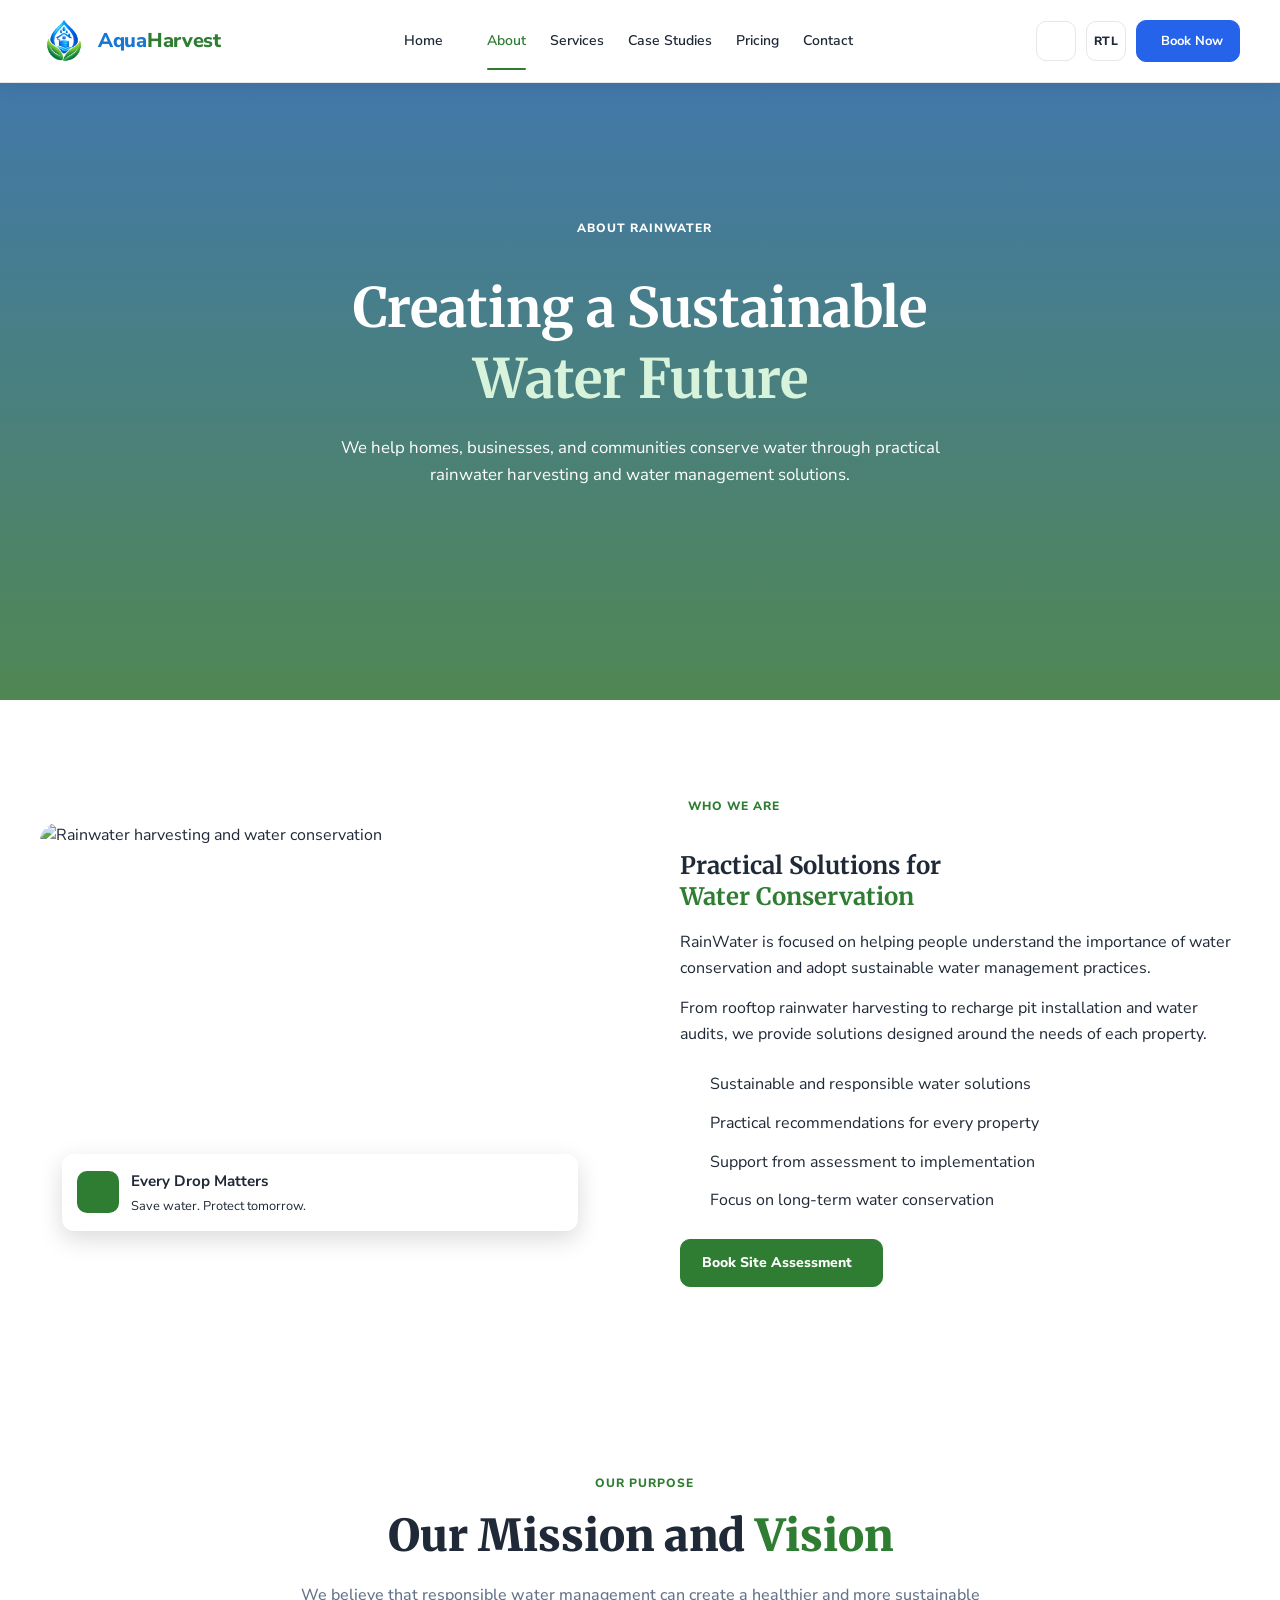
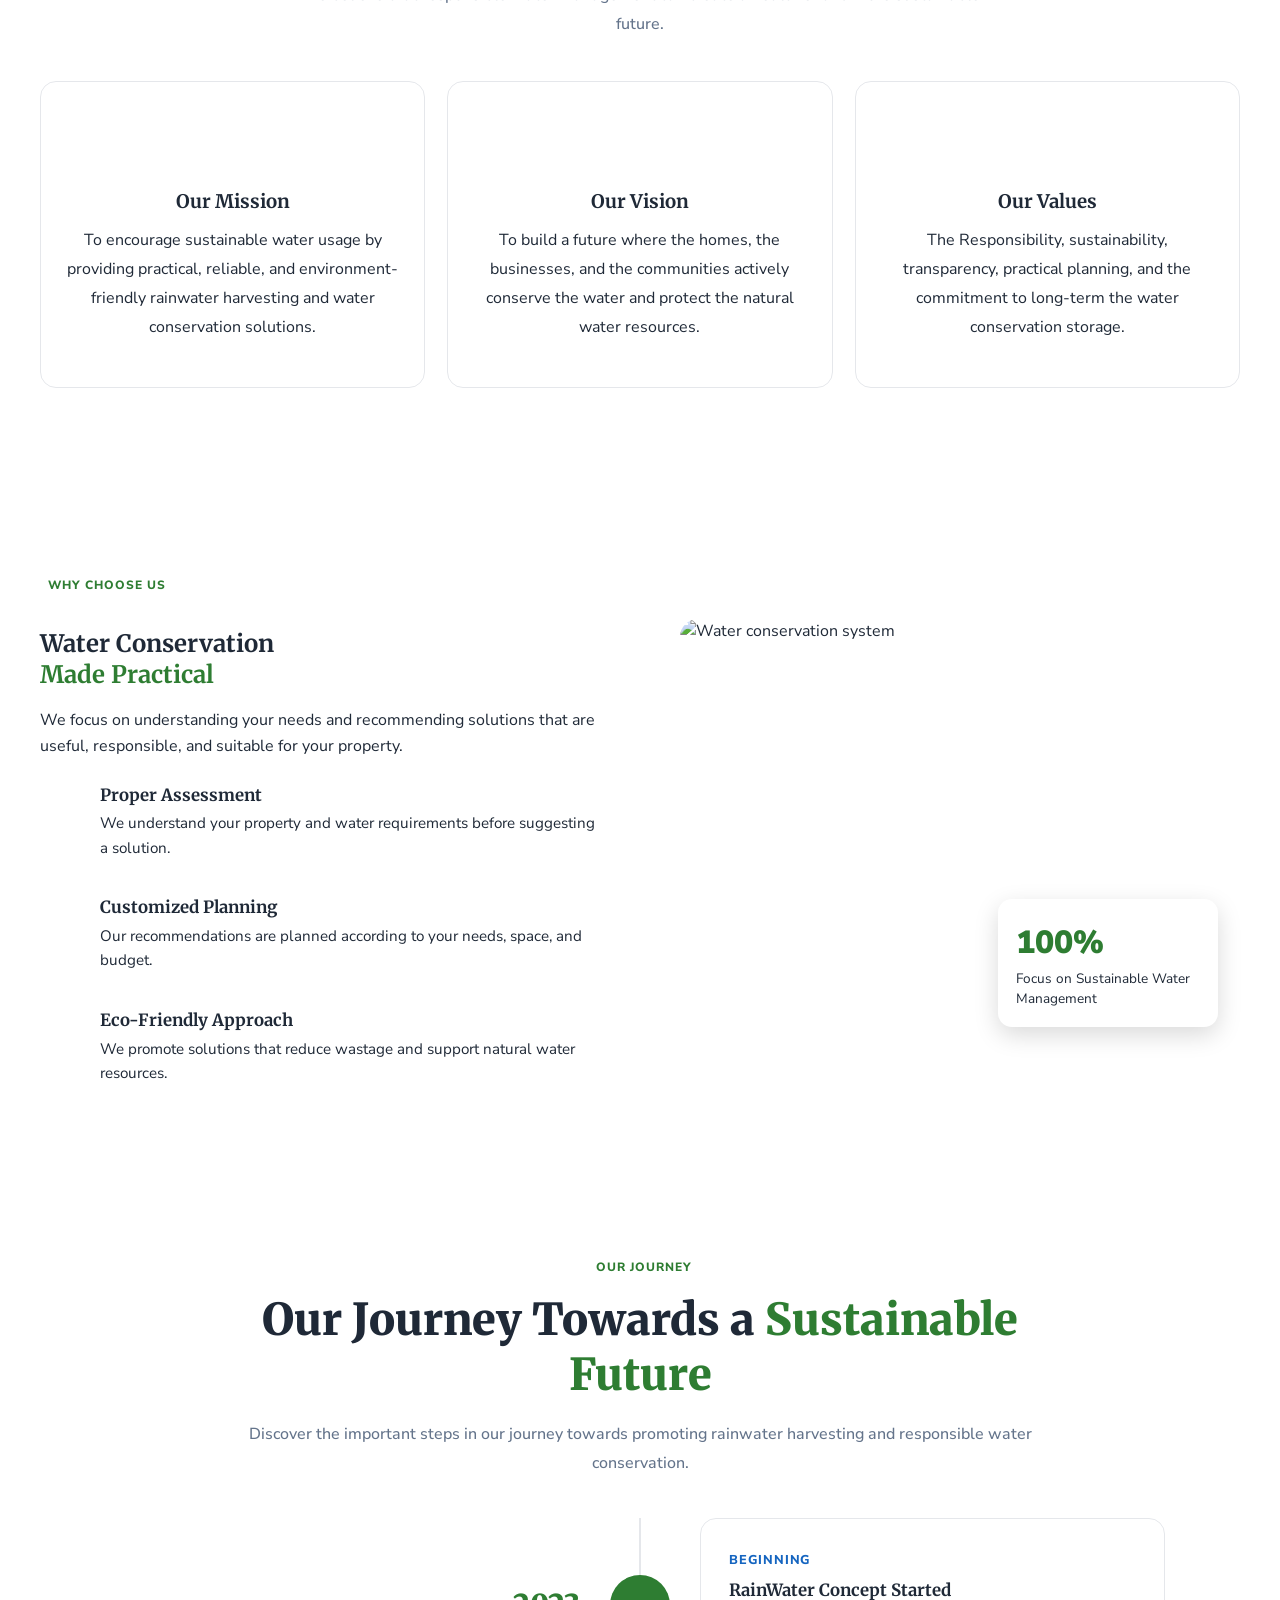
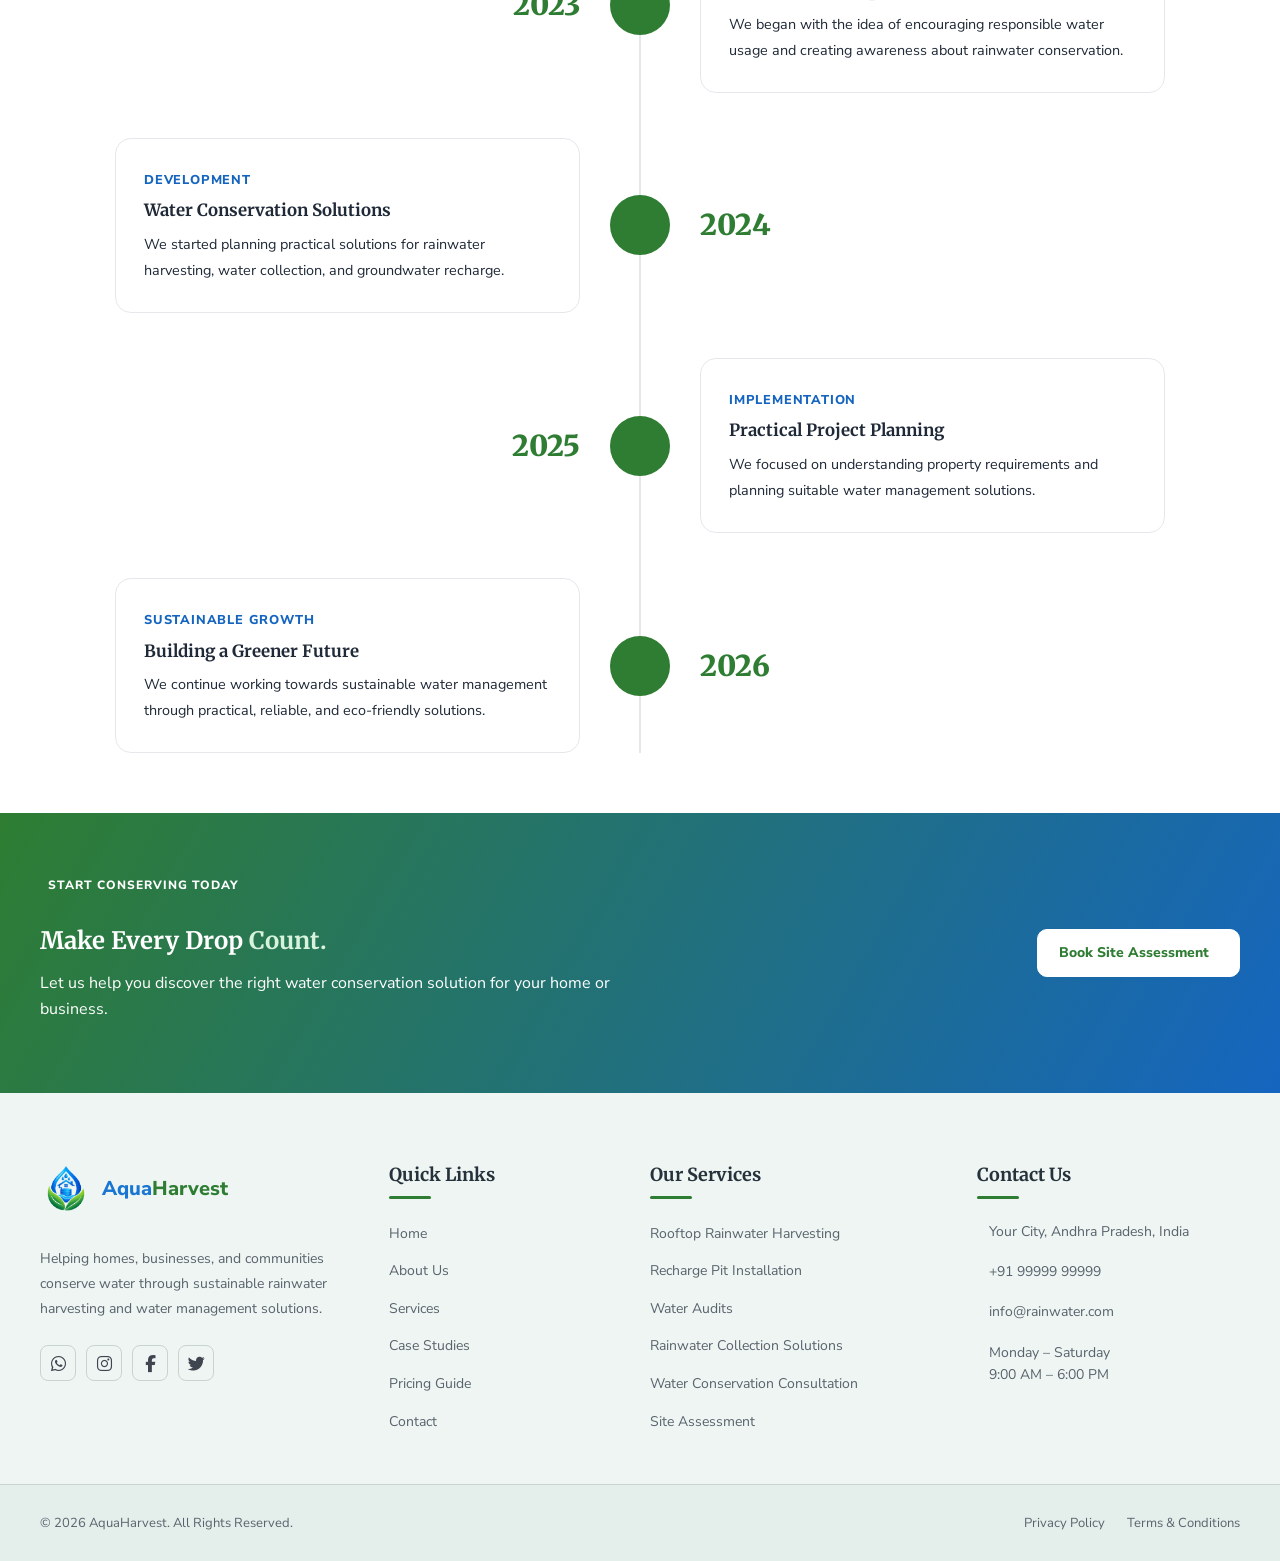
==== commit fcba7ebc: "first commit" ====
--- a/about.html
+++ b/about.html
@@ -241,8 +241,8 @@
             <h3>Our Vision</h3>
 
             <p>
-              To build a future where homes, businesses, and communities
-              actively conserve water and protect natural water resources.
+              To build a future where the homes, the businesses, and the communities
+              actively conserve the water and protect the natural water resources.
             </p>
 
           </article>
@@ -262,8 +262,8 @@
             <h3>Our Values</h3>
 
             <p>
-              Responsibility, sustainability, transparency, practical
-              planning, and commitment to long-term water conservation.
+              The Responsibility, sustainability, transparency, practical
+              planning, and the commitment to long-term the water conservation storage.
             </p>
 
           </article>
@@ -437,7 +437,7 @@
       >
 
         <div class="timeline-year">
-          2022
+          2023
         </div>
 
         <div class="timeline-dot">
@@ -470,7 +470,7 @@
       >
 
         <div class="timeline-year">
-          2023
+          2024
         </div>
 
         <div class="timeline-dot">
@@ -503,7 +503,7 @@
       >
 
         <div class="timeline-year">
-          2024
+          2025
         </div>
 
         <div class="timeline-dot">
@@ -536,7 +536,7 @@
       >
 
         <div class="timeline-year">
-          2025
+          2026
         </div>
 
         <div class="timeline-dot">
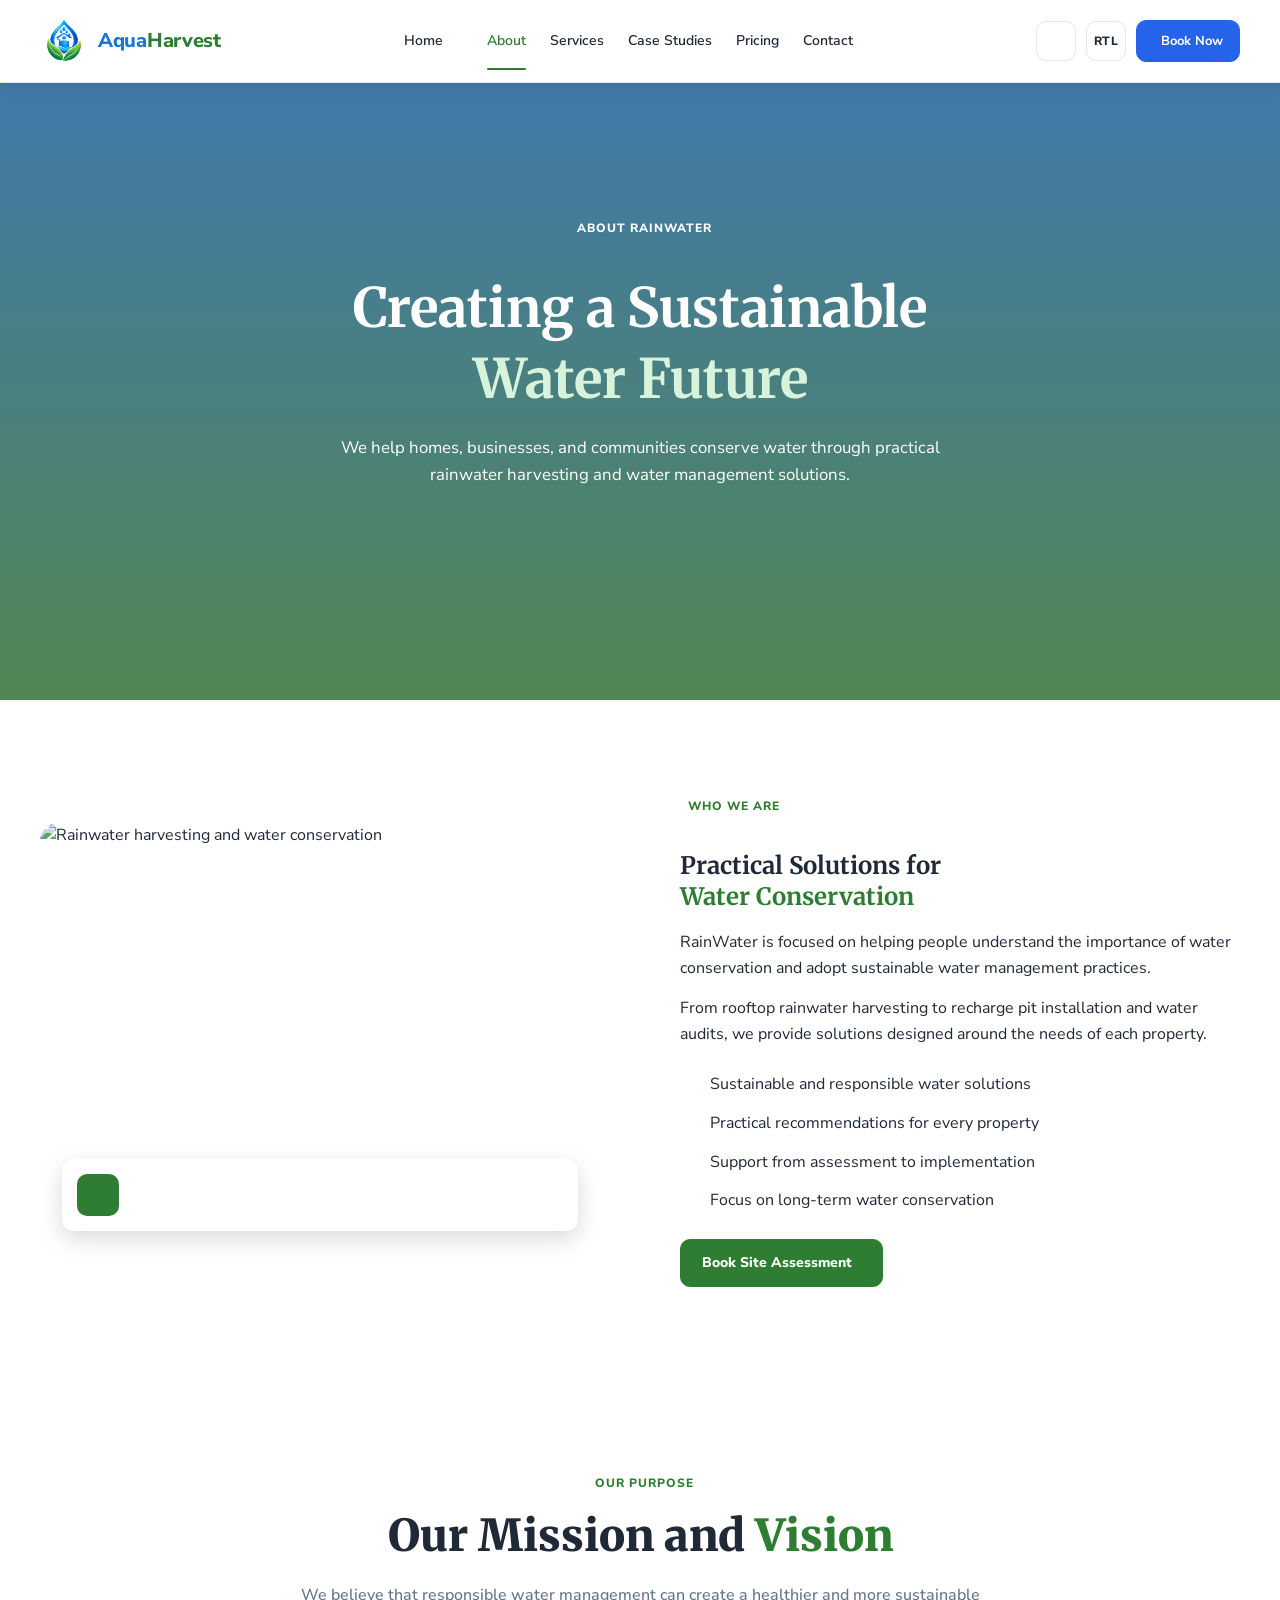
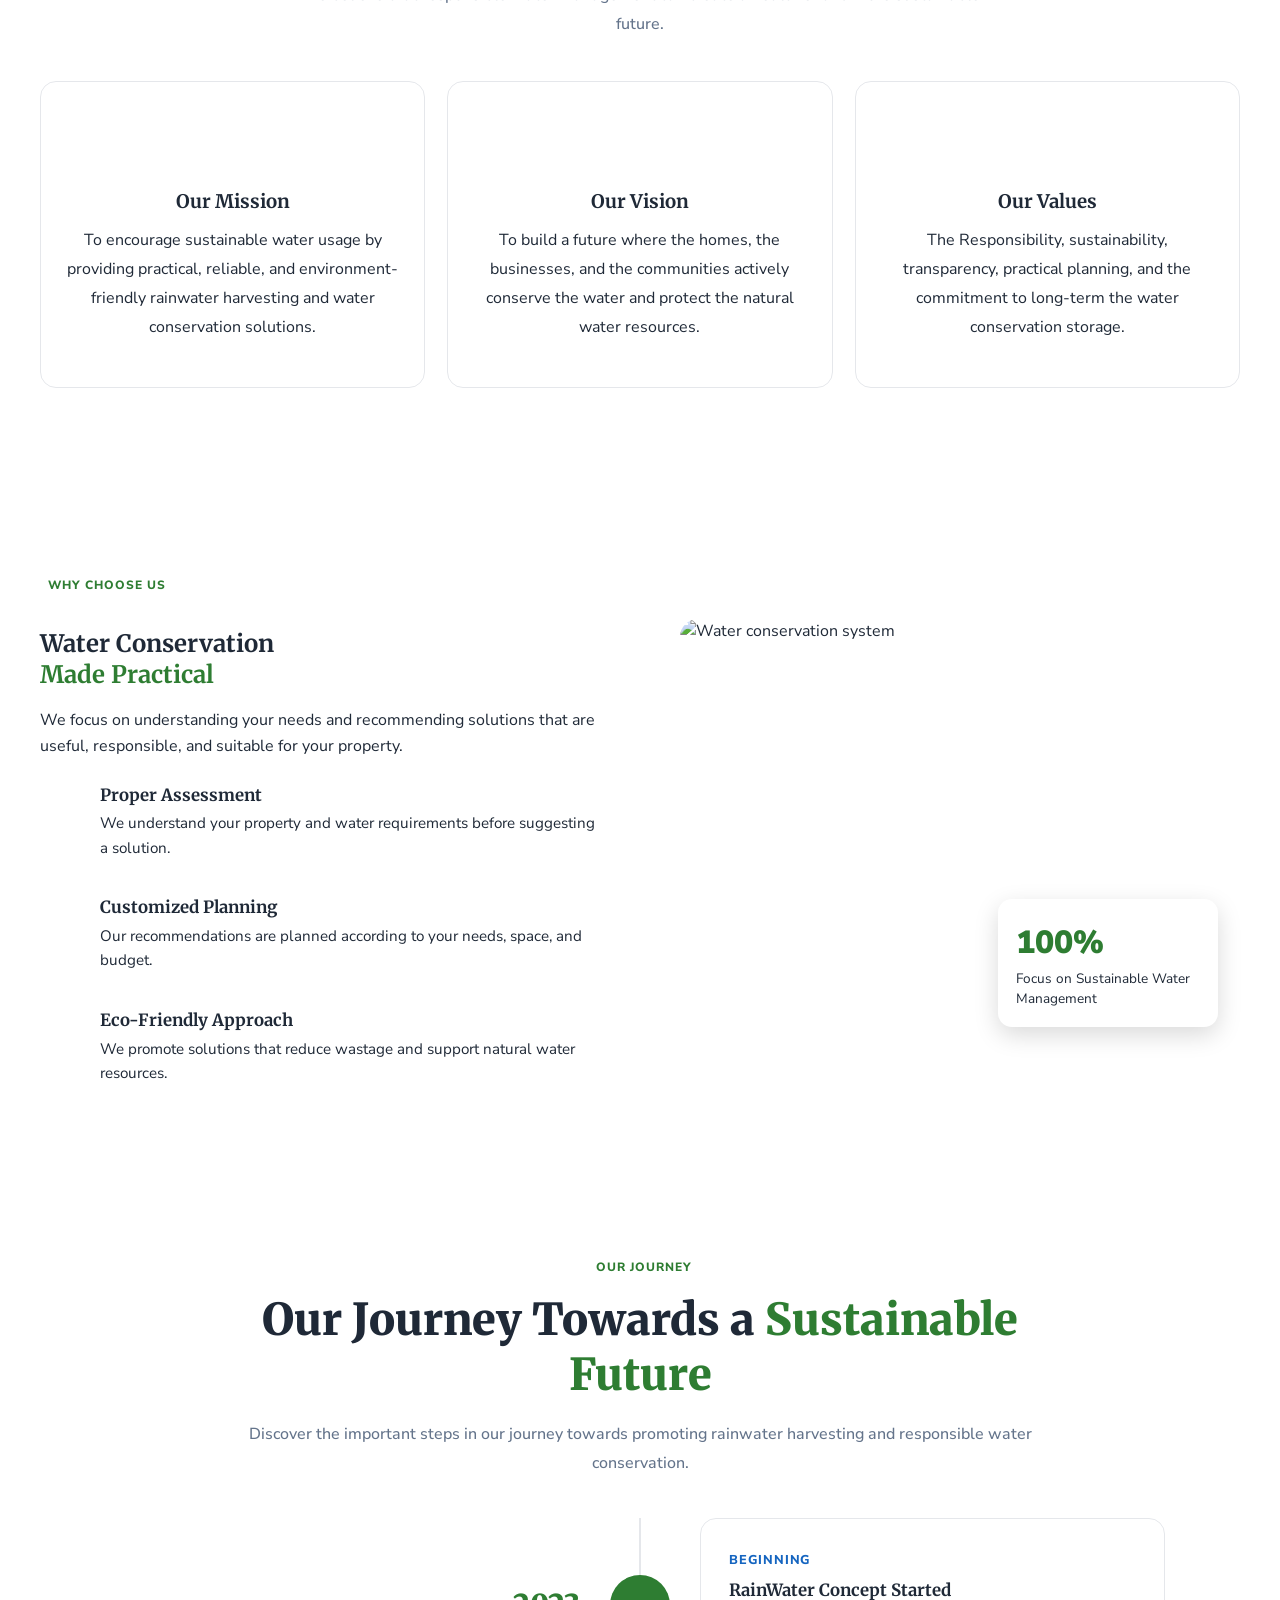
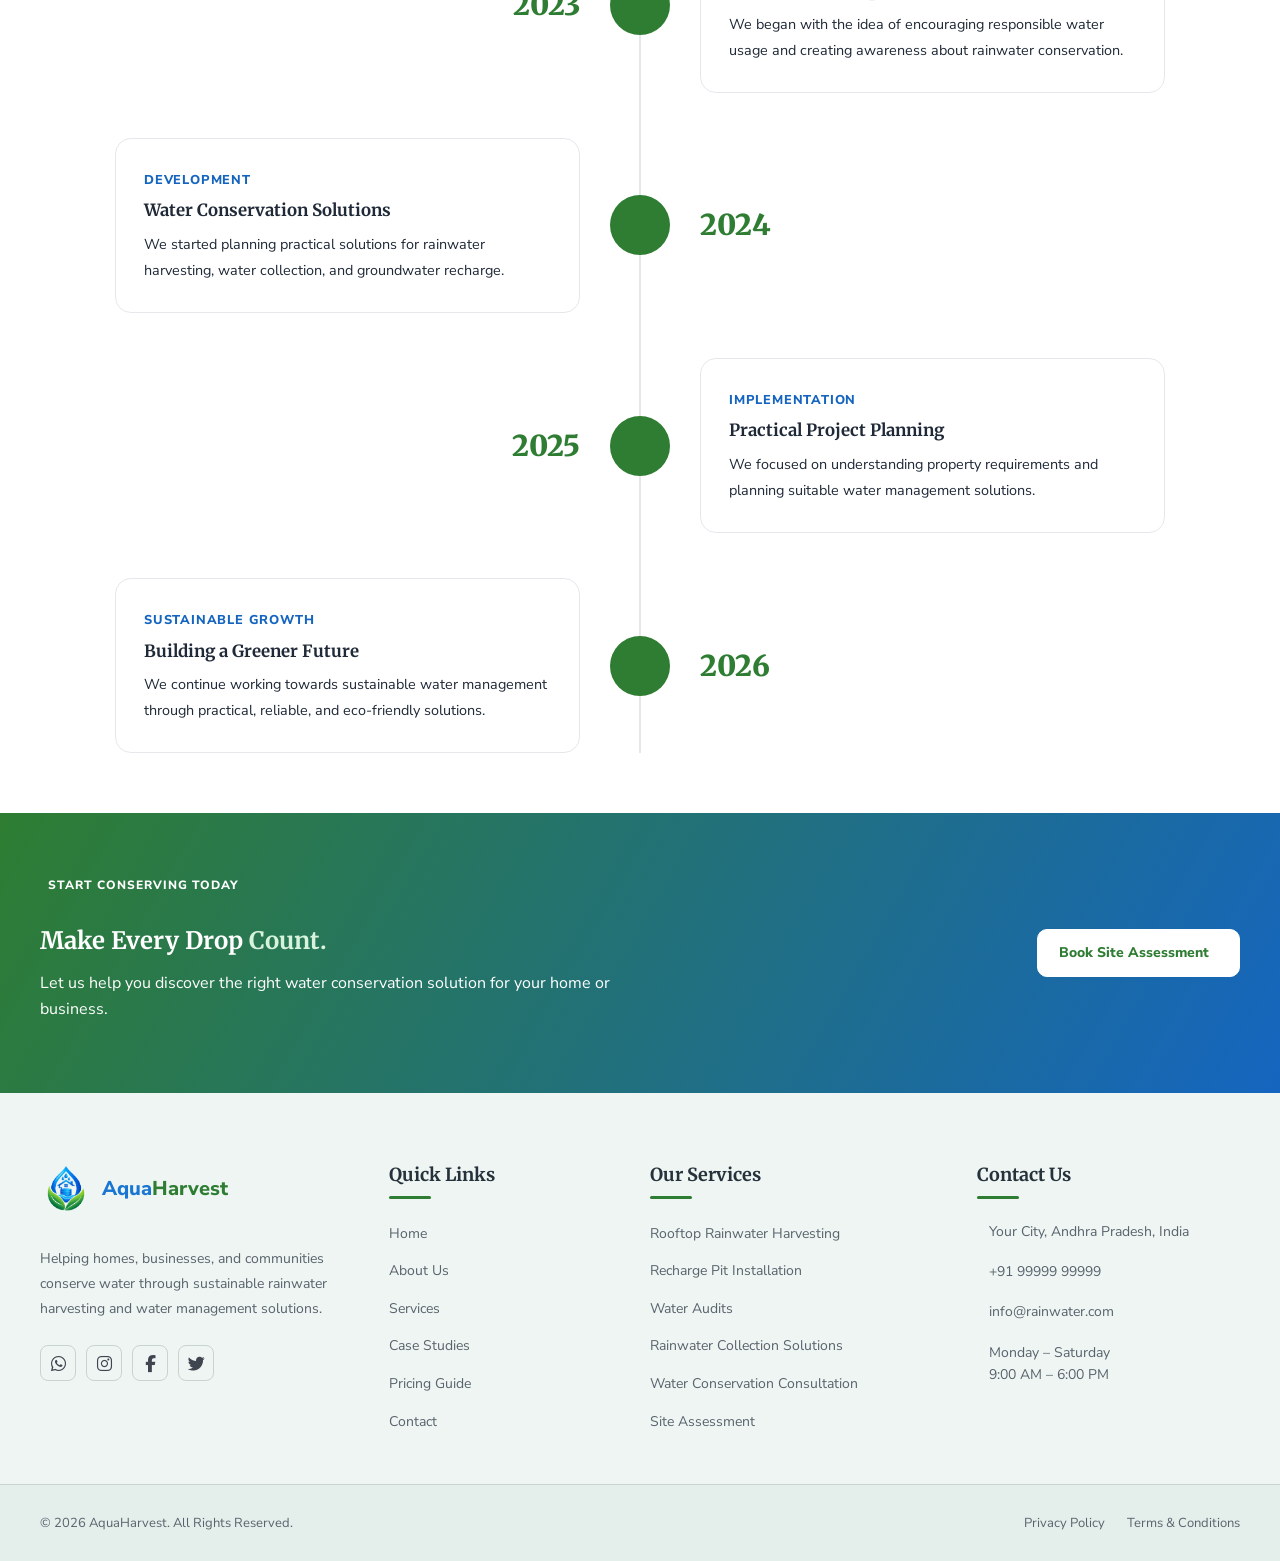
==== commit 7788203b: "first commit" ====
--- a/about.html
+++ b/about.html
@@ -84,7 +84,7 @@
         >
 
           <img
-            src="https://images.unsplash.com/photo-1468421870903-4df1664ac249?auto=format&fit=crop&w=1000&q=85"
+            src="https://i.pinimg.com/736x/37/fc/90/37fc90776ff9bf247650bf88b4f3e86b.jpg"
             alt="Rainwater harvesting and water conservation"
             loading="lazy"
           >
@@ -98,8 +98,8 @@
             <i data-lucide="droplets"></i>
 
             <div>
-              <strong>Every Drop Matters</strong>
-              <span>Save water. Protect tomorrow.</span>
+              <!-- <strong>Every Drop Matters</strong>
+              <span>Save water. Protect tomorrow.</span> -->
             </div>
           </div>
 
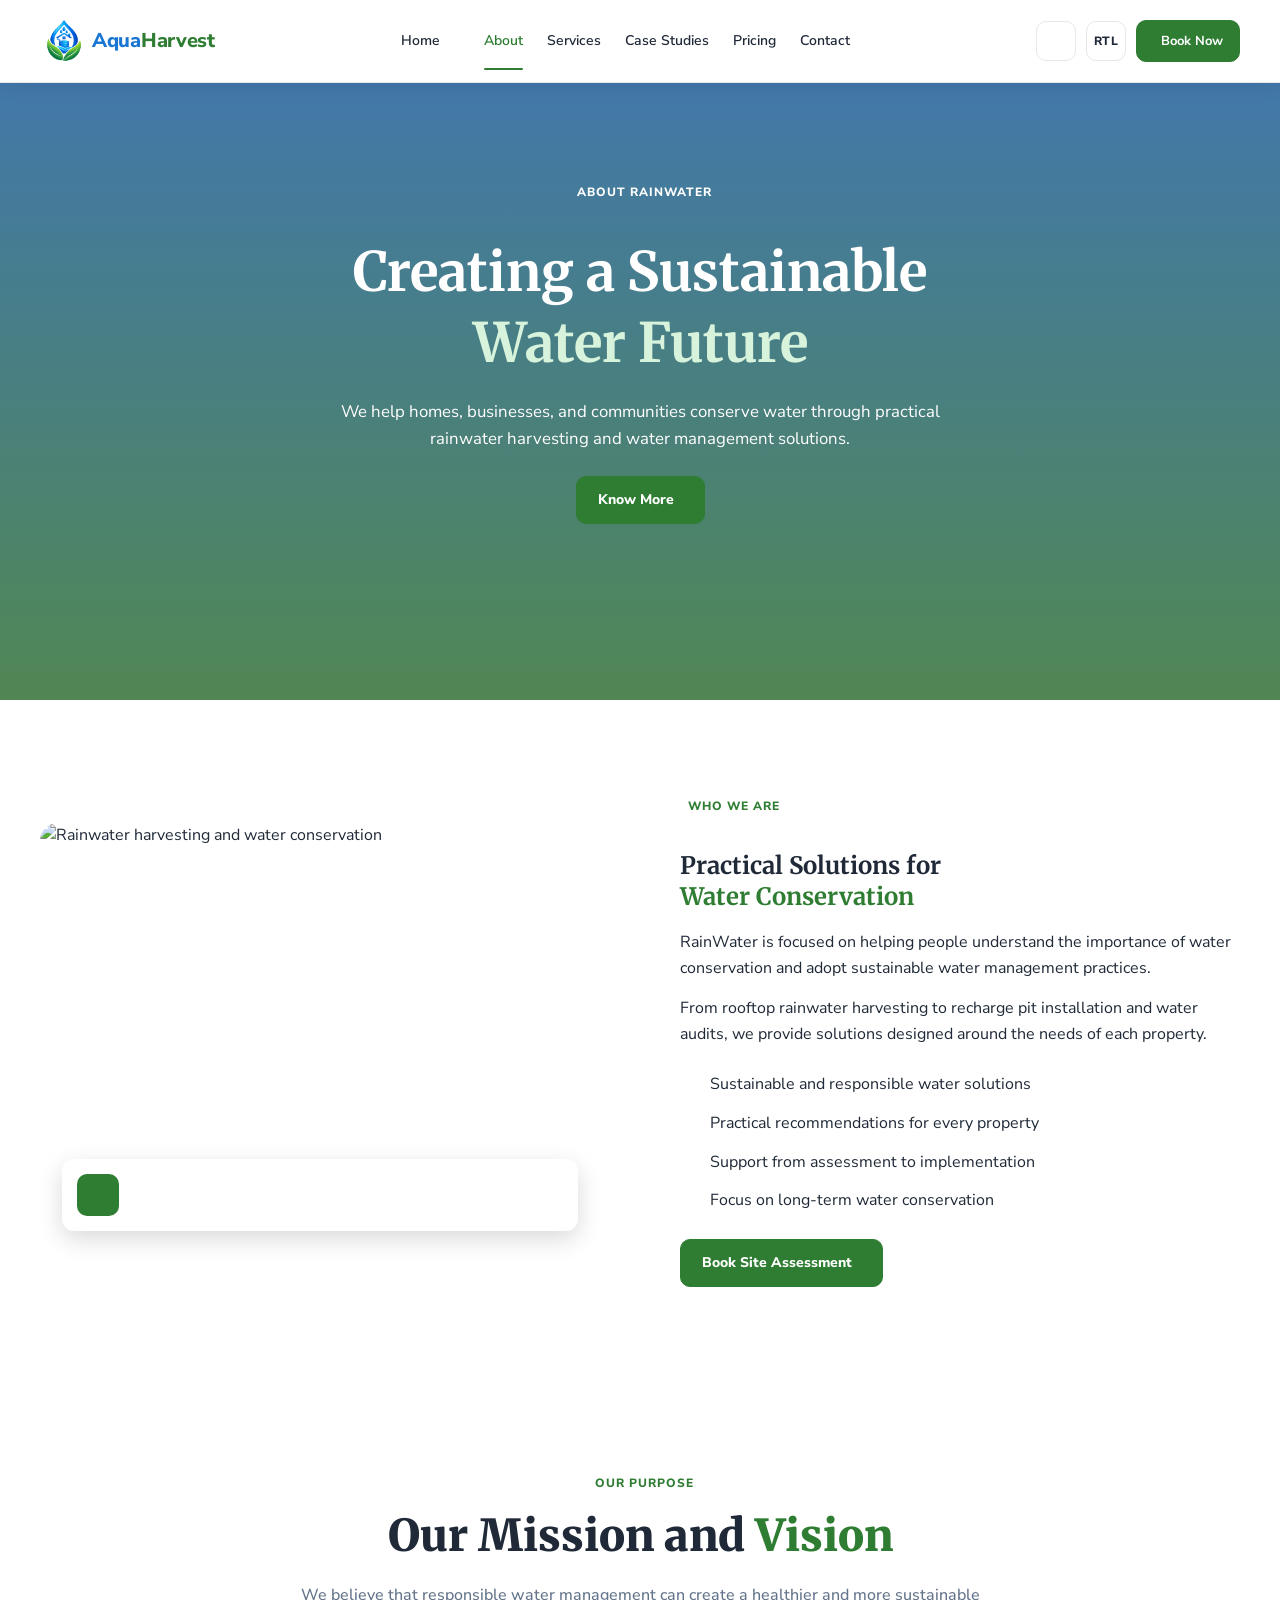
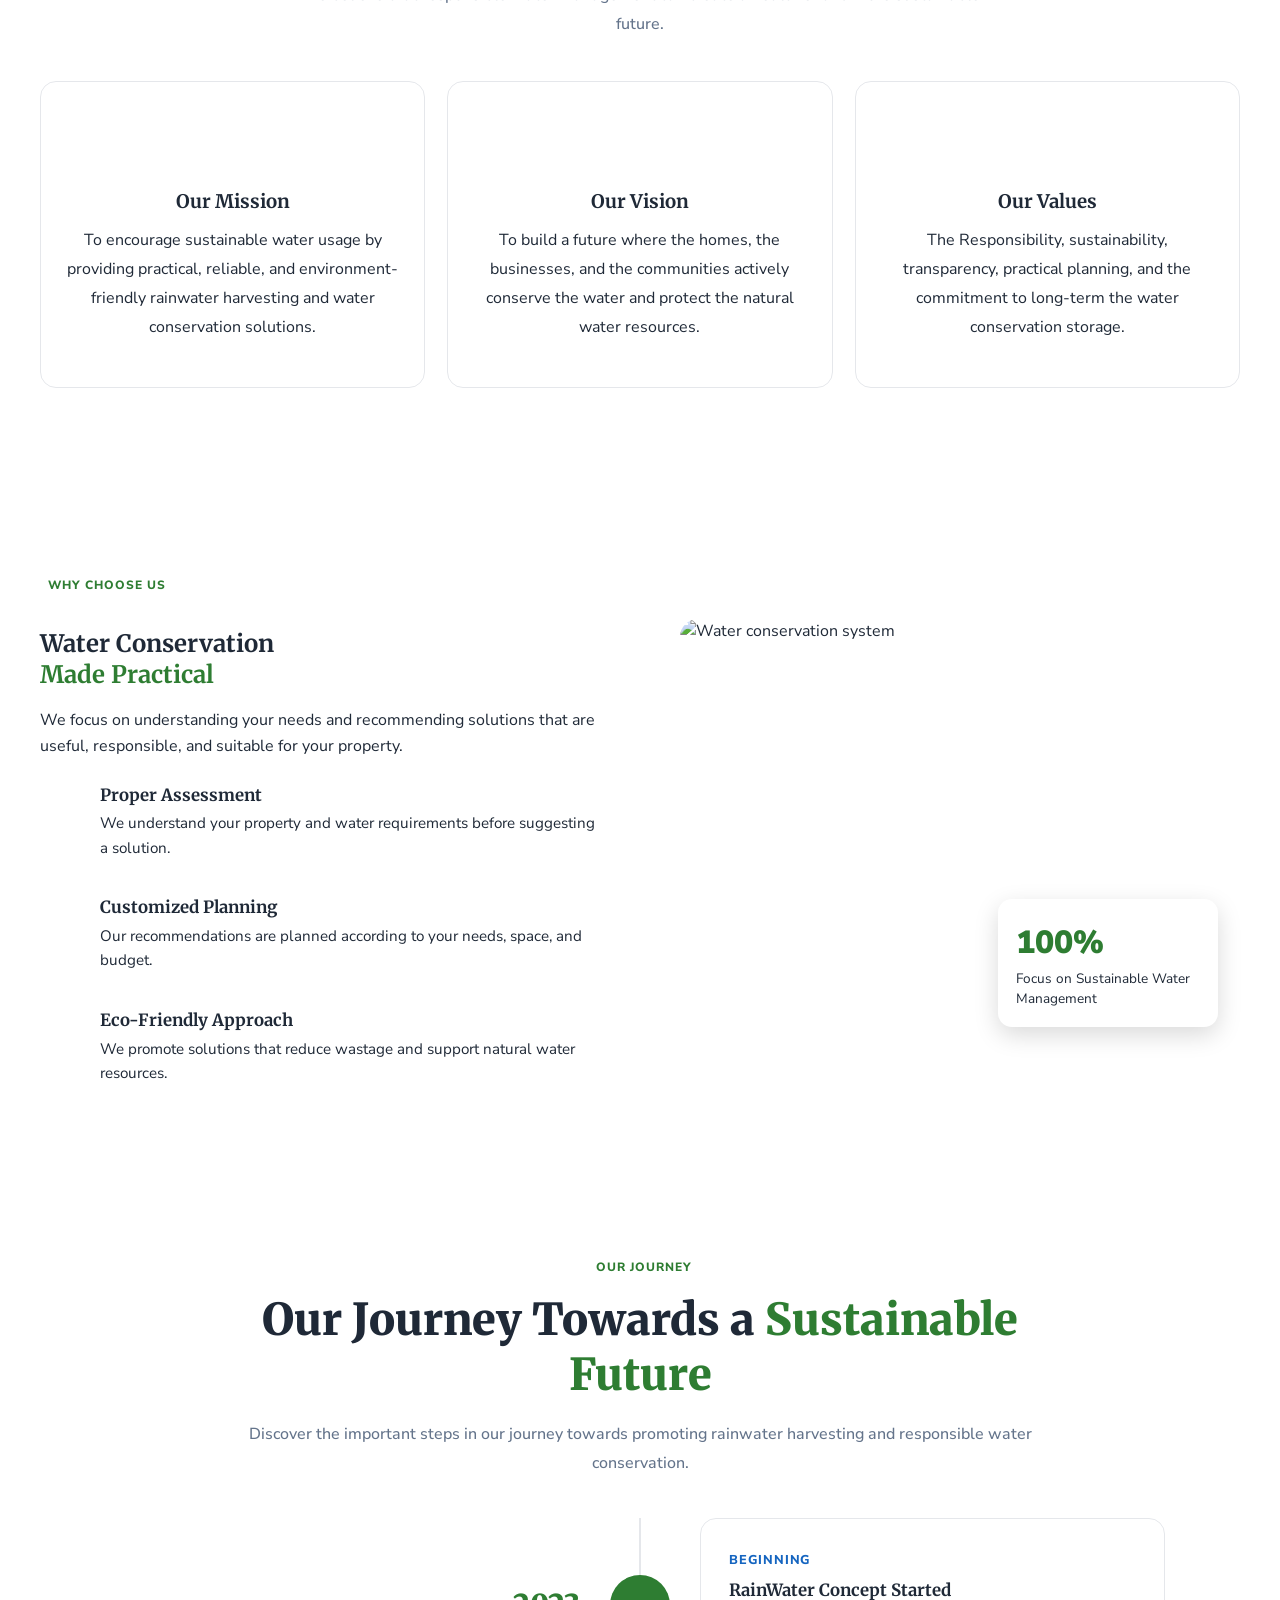
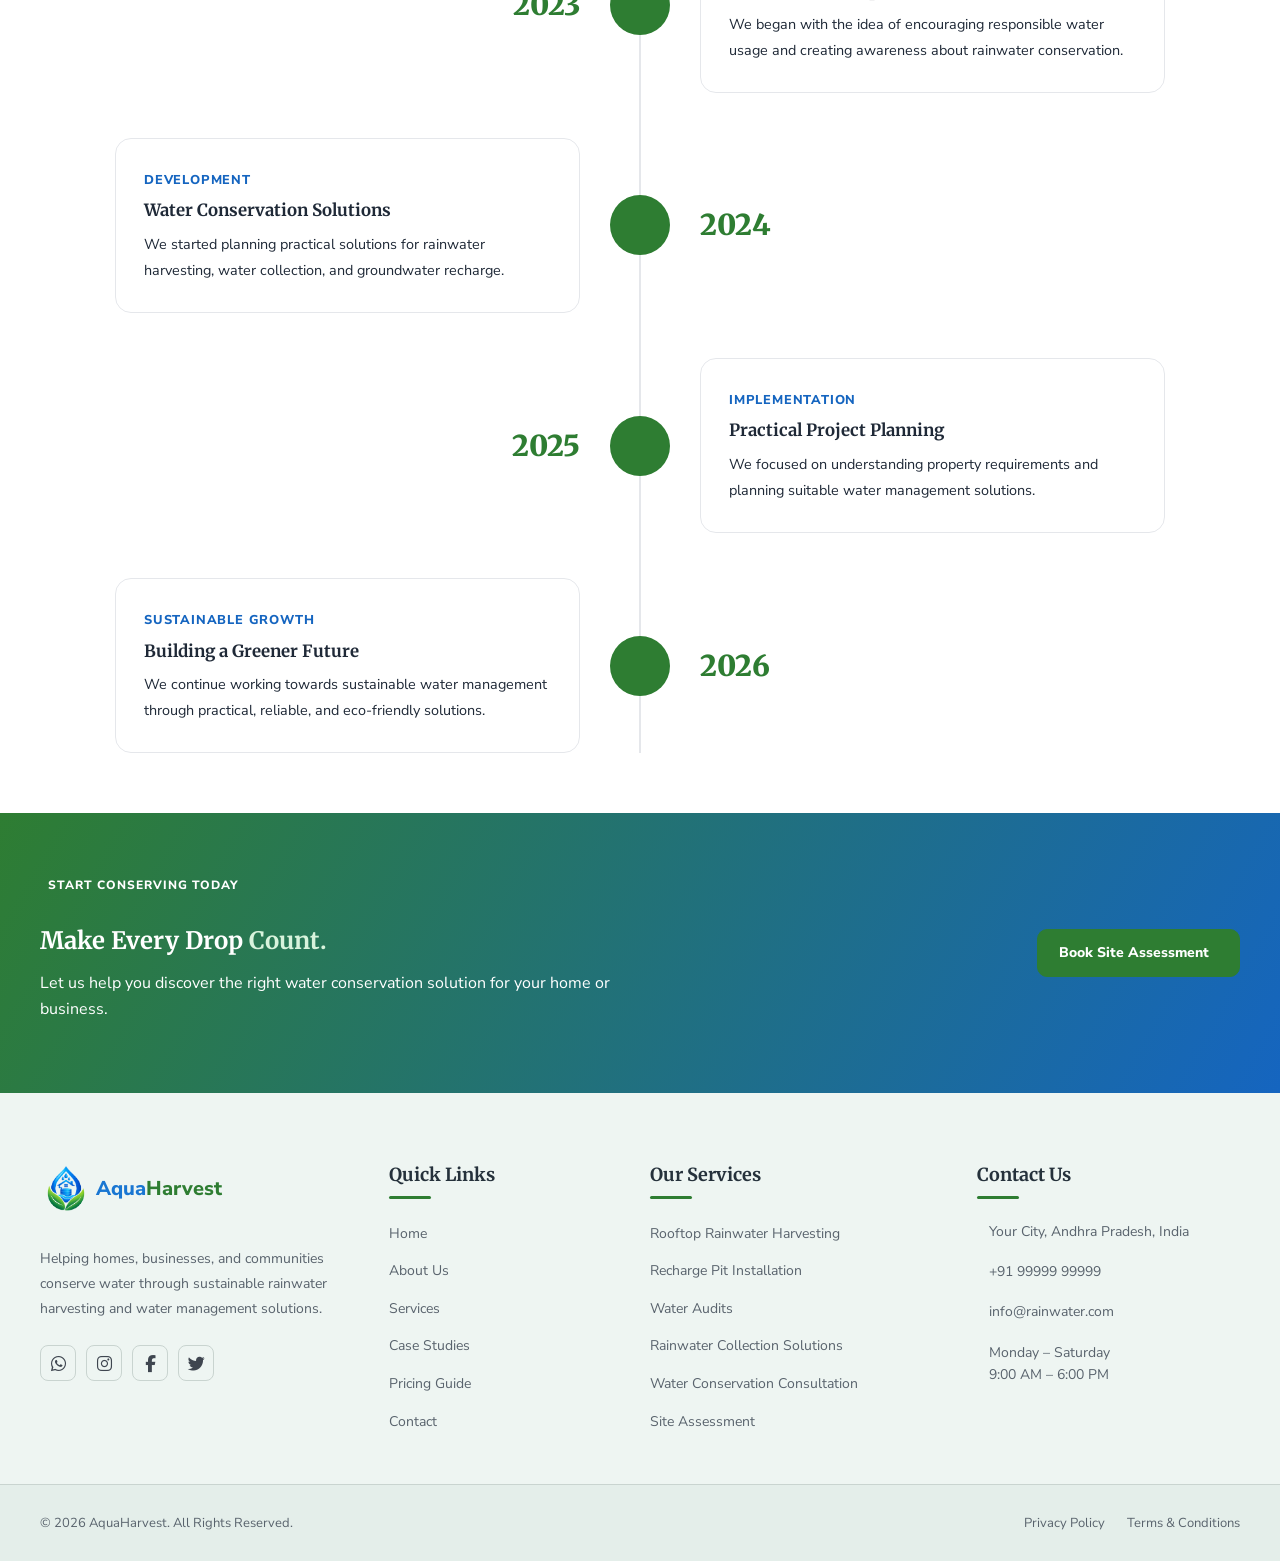
==== commit ec9f71ac: "first commit" ====
--- a/about.html
+++ b/about.html
@@ -11,6 +11,7 @@
   >
 
   <title>About Us | RainWater</title>
+<link rel="icon" type="image/png" href="aquaharvest-logo.png" sizes="32x32">
 
   <!-- Google Fonts -->
   <link rel="preconnect" href="https://fonts.googleapis.com">
@@ -67,6 +68,16 @@
           We help homes, businesses, and communities conserve water through
           practical rainwater harvesting and water management solutions.
         </p>
+
+        <a
+          href="book-now.html"
+          class="primary-button about-hero-button"
+          data-aos="fade-up"
+          data-aos-delay="250"
+        >
+          Know More
+          <i data-lucide="arrow-right"></i>
+        </a>
 
       </div>
     </section>
--- a/style.css
+++ b/style.css
@@ -52,7 +52,7 @@
 .brand-logo {
   display: inline-flex;
   align-items: center;
-  gap: 10px;
+  gap: 4px;
   flex-shrink: 0;
   text-decoration: none;
 }
@@ -203,8 +203,8 @@
   padding: 0 16px;
 
   color: var(--white-color);
-  background: #2563eb;
-  border: 1px solid #2563eb;
+  background: #2e7d32;
+  border: 1px solid #2e7d32;
   border-radius: var(--medium-radius);
 
   font-size: 13px;
@@ -215,8 +215,8 @@
 }
 
 .header-cta:hover {
-  background: #1d4ed8;
-  border-color: #1d4ed8;
+  background: #2563eb;
+  border-color: #2563eb;
   transform: translateY(-2px);
 }
 
@@ -273,12 +273,17 @@
   padding: 13px 16px;
 
   color: var(--white-color);
-  background: #2563eb;
+  background: #2e7d32;
   border-radius: var(--small-radius);
 
   font-size: 14px;
   font-weight: 700;
   text-decoration: none;
+}
+
+.mobile-cta:hover {
+  color: var(--white-color);
+  background: #2563eb;
 }
 
 .mobile-cta svg {
@@ -314,7 +319,7 @@
 .footer-logo {
   display: inline-flex;
   align-items: center;
-  gap: 10px;
+  gap: 4px;
   text-decoration: none;
 }
 
@@ -372,6 +377,14 @@
   background: var(--primary-color);
   border-color: var(--primary-color);
   transform: translateY(-3px);
+}
+
+.footer-social-links a:hover i {
+  color: var(--white-color);
+}
+
+.footer-social-links i {
+  transition: color 0.25s ease;
 }
 
 .footer-social-links svg {
@@ -872,37 +885,25 @@
 
   padding: 0 21px;
 
+  color: var(--white-color);
+  background: var(--primary-color);
+  border: 1px solid var(--primary-color);
   border-radius: var(--medium-radius);
 
   font-family: "Nunito Sans", sans-serif;
   font-size: 14px;
   font-weight: 800;
 
+  text-decoration: none;
   transition: var(--transition);
 }
 
-.primary-button {
-  color: var(--white-color);
-  background: var(--primary-color);
-  border: 1px solid var(--primary-color);
-}
-
-.primary-button:hover {
+.primary-button:hover,
+.secondary-button:hover,
+.cta-light-button:hover {
   color: var(--white-color);
   background: var(--secondary-color);
   border-color: var(--secondary-color);
-  transform: translateY(-3px);
-}
-
-.secondary-button {
-  color: var(--primary-color);
-  background: transparent;
-  border: 1px solid var(--primary-color);
-}
-
-.secondary-button:hover {
-  color: var(--white-color);
-  background: var(--primary-color);
   transform: translateY(-3px);
 }
 
@@ -1556,17 +1557,7 @@
 }
 
 .cta-light-button {
-  color: var(--primary-color);
-  background: var(--white-color);
-  border: 1px solid var(--white-color);
   flex-shrink: 0;
-}
-
-.cta-light-button:hover {
-  color: var(--white-color);
-  background: var(--secondary-color);
-  border-color: var(--secondary-color);
-  transform: translateY(-3px);
 }
 
 /* =========================================
@@ -2187,3 +2178,36 @@
     top: 0;
     z-index: 9999;
 }
+
+/* =========================================
+   DARK MODE FOOTER SOCIAL ICONS
+   ========================================= */
+
+html:is(.dark-mode, .dark, .dark-theme, [data-theme="dark"]) .footer-social-links a,
+body:is(.dark-mode, .dark, .dark-theme, [data-theme="dark"]) .footer-social-links a {
+  color: #ffffff;
+  border-color: rgba(255, 255, 255, 0.35);
+}
+
+html:is(.dark-mode, .dark, .dark-theme, [data-theme="dark"]) .footer-social-links a i,
+body:is(.dark-mode, .dark, .dark-theme, [data-theme="dark"]) .footer-social-links a i {
+  color: #ffffff;
+  opacity: 1;
+  filter: none;
+}
+
+html:is(.dark-mode, .dark, .dark-theme, [data-theme="dark"]) .footer-social-links a:hover,
+body:is(.dark-mode, .dark, .dark-theme, [data-theme="dark"]) .footer-social-links a:hover {
+  color: #ffffff;
+  background: var(--primary-color);
+  border-color: var(--primary-color);
+}
+
+html:is(.dark-mode, .dark, .dark-theme, [data-theme="dark"]) .footer-social-links a:hover i,
+body:is(.dark-mode, .dark, .dark-theme, [data-theme="dark"]) .footer-social-links a:hover i {
+  color: #ffffff;
+}
+
+
+
+
--- a/about.css
+++ b/about.css
@@ -55,6 +55,49 @@
   font-size: 1.05rem;
 }
 
+.about-hero-button {
+  margin-top: 24px;
+}
+
+.about-hero-button,
+.about-cta-container .cta-light-button,
+.about-intro-content .primary-button {
+  min-height: 48px;
+  display: inline-flex;
+  align-items: center;
+  justify-content: center;
+  gap: 9px;
+  padding: 0 21px;
+  color: var(--white-color) !important;
+  background: var(--primary-color) !important;
+  border: 1px solid var(--primary-color) !important;
+  border-radius: var(--medium-radius);
+  font-family: "Nunito Sans", sans-serif;
+  font-size: 14px;
+  font-weight: 800;
+  text-decoration: none;
+  transition: var(--transition);
+}
+
+.about-hero-button:hover,
+.about-hero-button:focus-visible,
+.about-cta-container .cta-light-button:hover,
+.about-cta-container .cta-light-button:focus-visible,
+.about-intro-content .primary-button:hover,
+.about-intro-content .primary-button:focus-visible {
+  color: var(--white-color) !important;
+  background: var(--secondary-color) !important;
+  border-color: var(--secondary-color) !important;
+  transform: translateY(-3px);
+}
+
+.about-hero-button svg,
+.about-cta-container .cta-light-button svg,
+.about-intro-content .primary-button svg {
+  width: 18px;
+  height: 18px;
+}
+
 
 /* =========================================
    ABOUT INTRO
@@ -881,21 +924,91 @@
 
 
 /* =========================================
-   RTL FIX
-========================================= */
-
-[dir="rtl"] .about-timeline,
-[dir="rtl"] .timeline-item {
+   RTL TIMELINE
+========================================= */
+
+/*
+   Keep the timeline's grid geometry stable, but swap the
+   content cards and year labels from left <-> right when
+   RTL is active. These rules are direction-independent of
+   dark/light mode.
+*/
+html[dir="rtl"] .about-timeline,
+html[dir="rtl"] .timeline-item {
     direction: ltr !important;
 }
 
-[dir="rtl"] .timeline-content {
+html[dir="rtl"] .timeline-content {
     direction: rtl !important;
     text-align: right !important;
 }
 
-[dir="rtl"] .timeline-item:nth-child(even) .timeline-content {
-    text-align: right !important;
+/* Desktop / tablet: swap each timeline row horizontally */
+@media (min-width: 768px) {
+    html[dir="rtl"] .timeline-item .timeline-year {
+        grid-column: 3 !important;
+        grid-row: 1 !important;
+        text-align: left !important;
+    }
+
+    html[dir="rtl"] .timeline-item .timeline-content {
+        grid-column: 1 !important;
+        grid-row: 1 !important;
+        text-align: right !important;
+    }
+
+    html[dir="rtl"] .timeline-item:nth-child(even) .timeline-year {
+        grid-column: 1 !important;
+        grid-row: 1 !important;
+        text-align: right !important;
+    }
+
+    html[dir="rtl"] .timeline-item:nth-child(even) .timeline-content {
+        grid-column: 3 !important;
+        grid-row: 1 !important;
+        text-align: right !important;
+    }
+}
+
+/* Mobile: move the timeline line, dot and card to the right */
+@media (max-width: 767px) {
+    html[dir="rtl"] .about-timeline {
+        direction: ltr !important;
+    }
+
+    html[dir="rtl"] .about-timeline::before {
+        left: auto !important;
+        right: 21px !important;
+        transform: none !important;
+    }
+
+    html[dir="rtl"] .timeline-item,
+    html[dir="rtl"] .timeline-item:nth-child(even) {
+        grid-template-columns: minmax(0, 1fr) 42px !important;
+        column-gap: 15px !important;
+    }
+
+    html[dir="rtl"] .timeline-dot,
+    html[dir="rtl"] .timeline-item:nth-child(even) .timeline-dot {
+        grid-column: 2 !important;
+        grid-row: 1 / span 2 !important;
+    }
+
+    html[dir="rtl"] .timeline-year,
+    html[dir="rtl"] .timeline-item:nth-child(even) .timeline-year {
+        grid-column: 1 !important;
+        grid-row: 1 !important;
+        text-align: right !important;
+        direction: rtl !important;
+    }
+
+    html[dir="rtl"] .timeline-content,
+    html[dir="rtl"] .timeline-item:nth-child(even) .timeline-content {
+        grid-column: 1 !important;
+        grid-row: 2 !important;
+        text-align: right !important;
+        direction: rtl !important;
+    }
 }
 
 
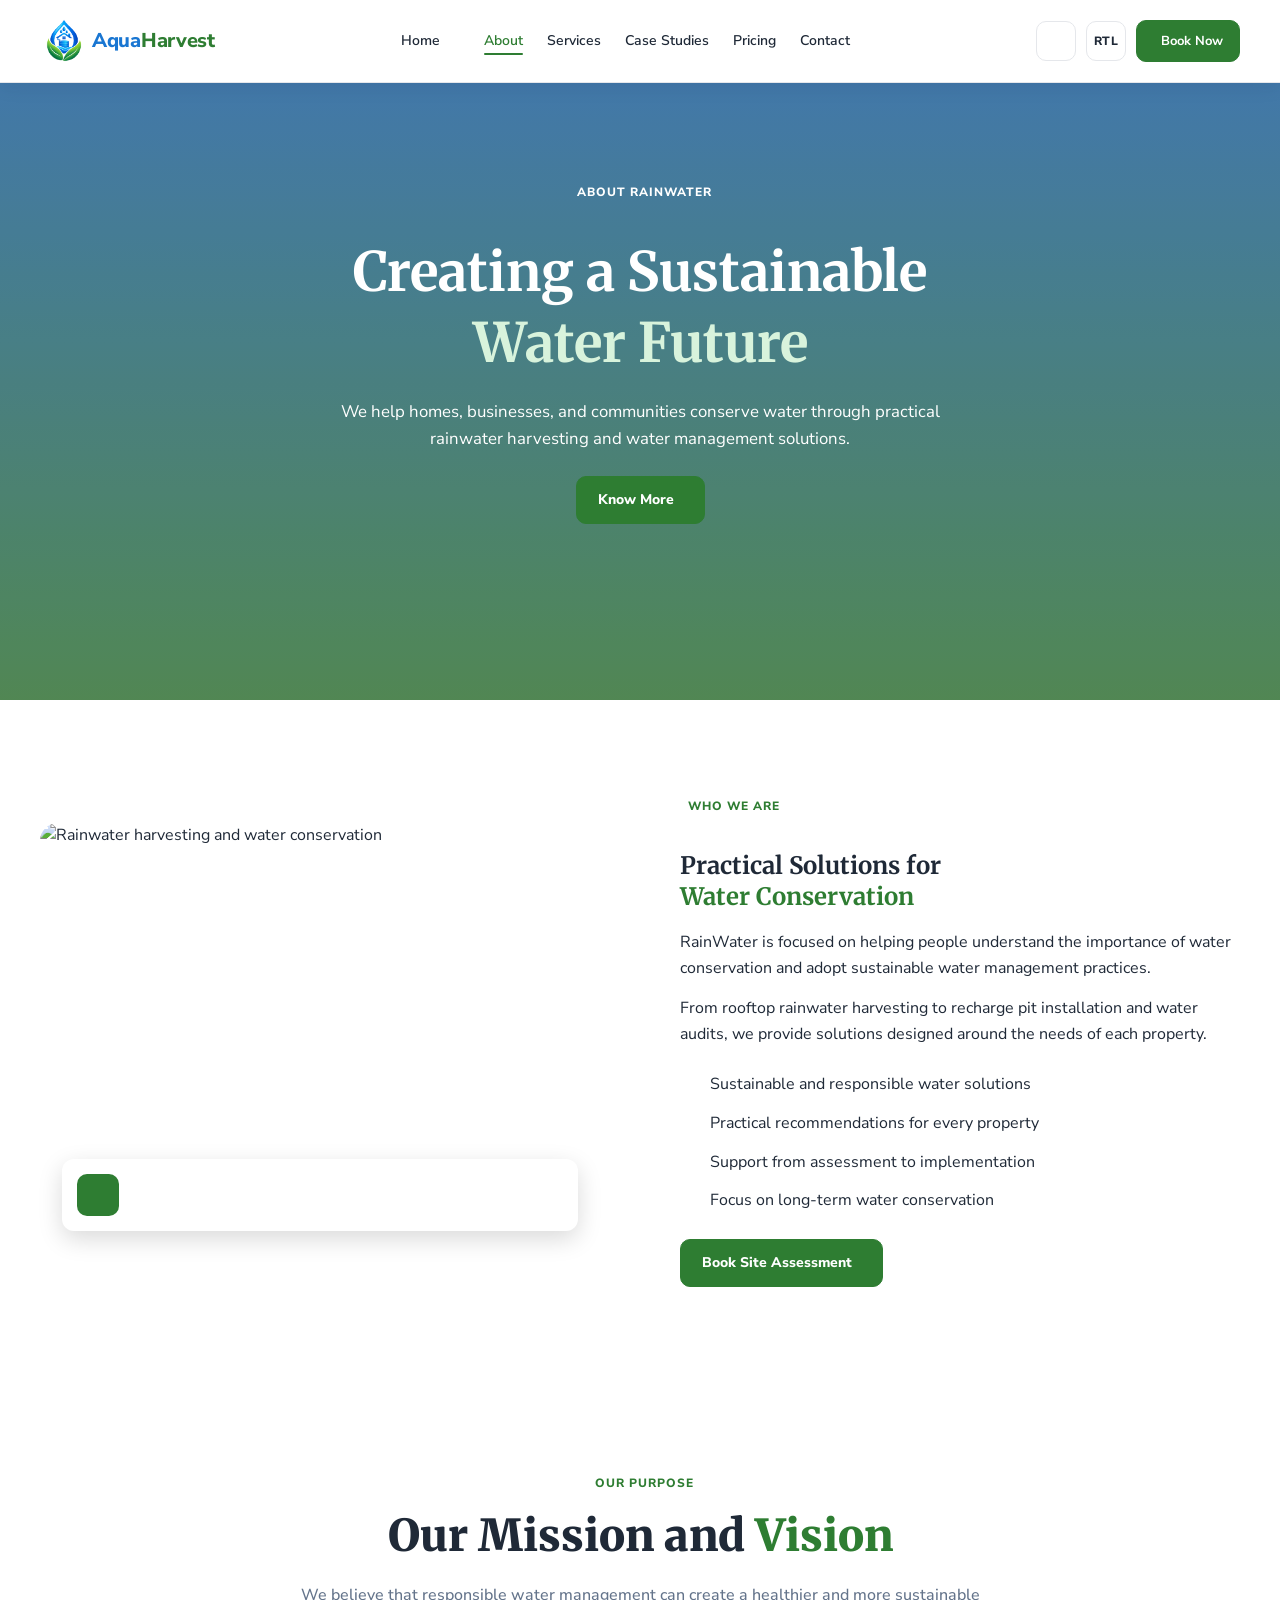
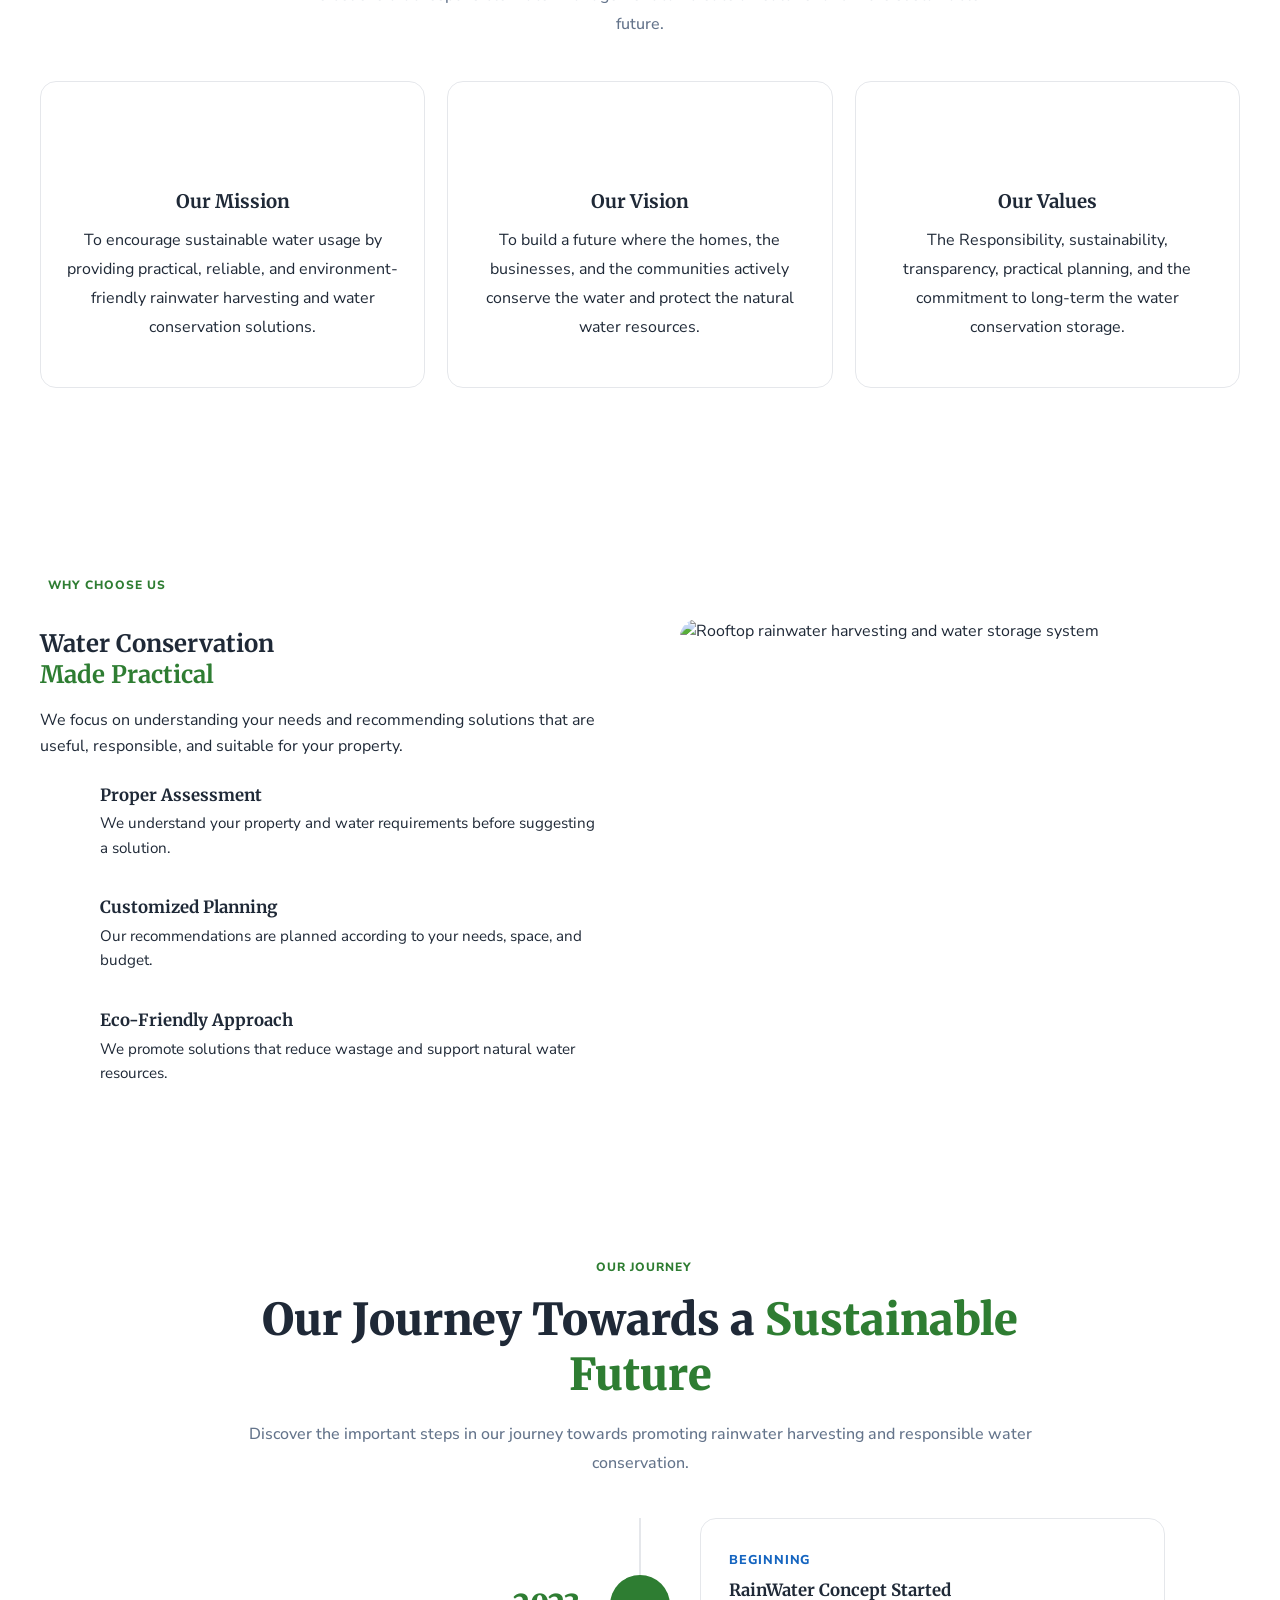
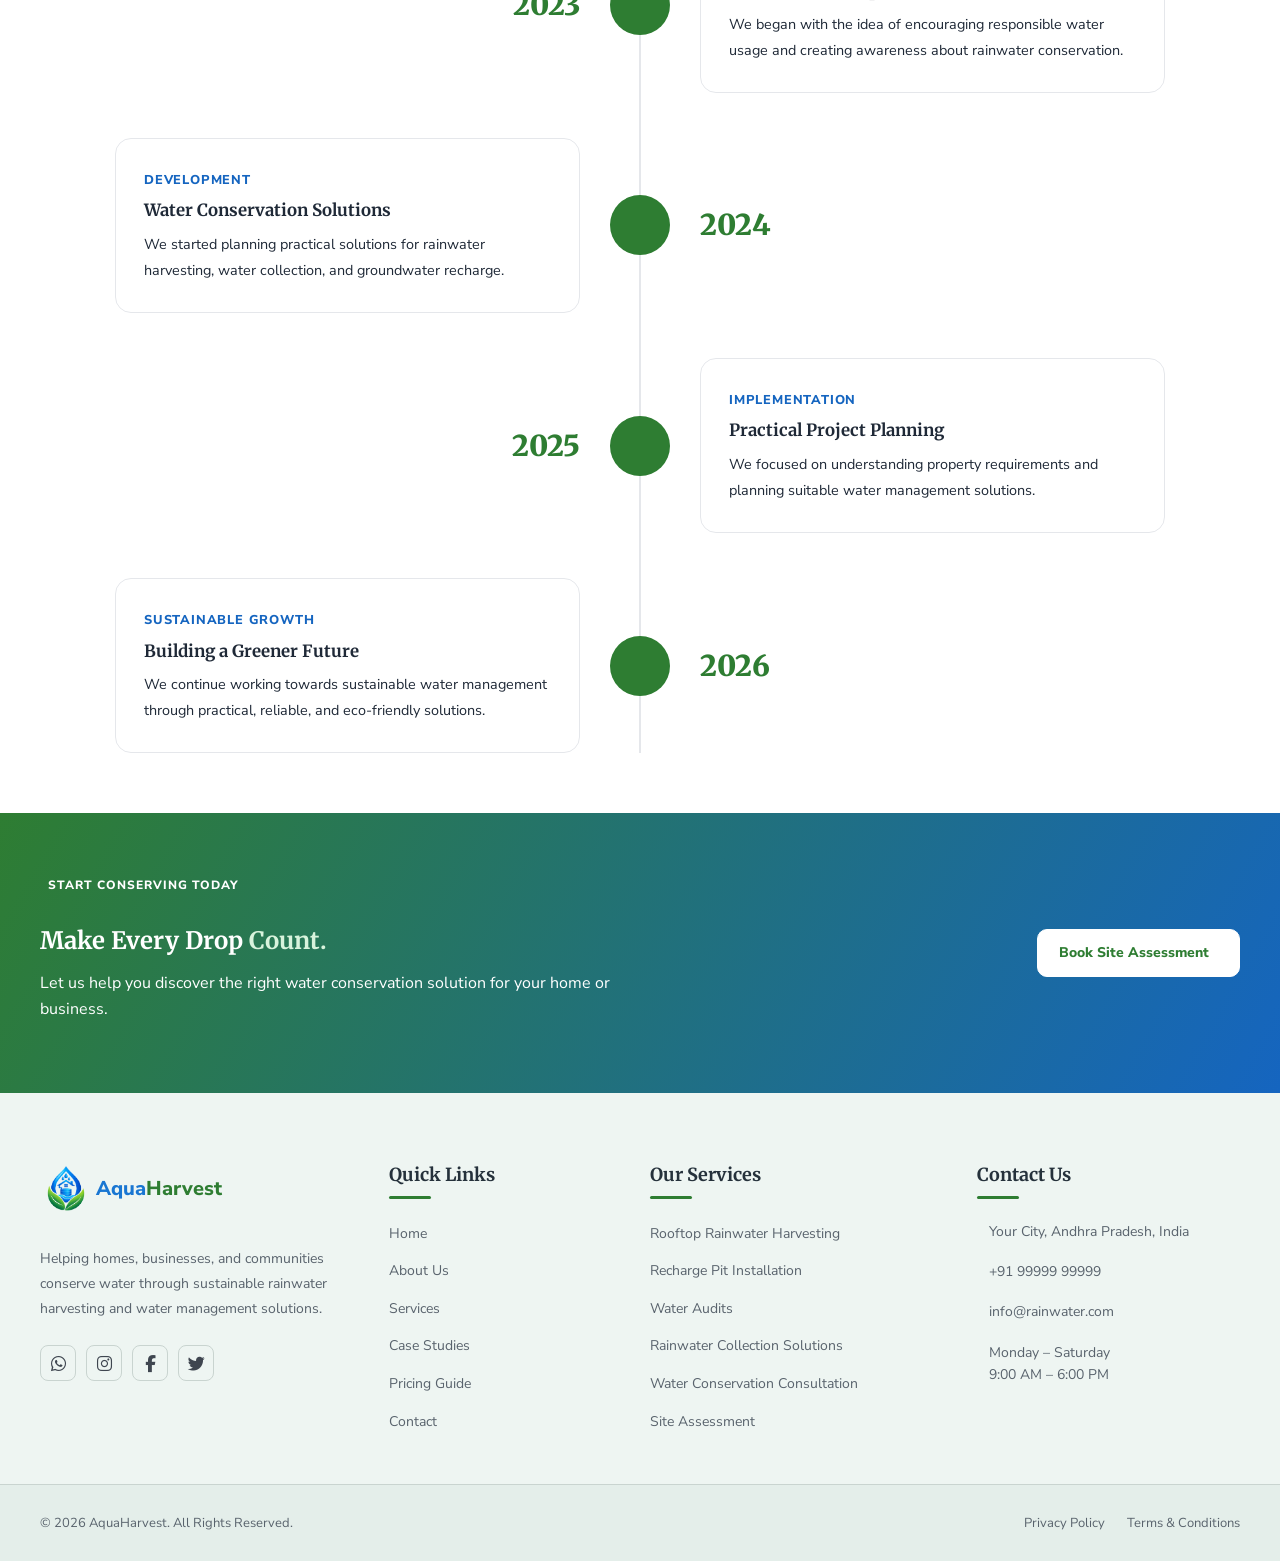
==== commit 1a5b7e36: "first commit" ====
--- a/about.html
+++ b/about.html
@@ -384,13 +384,13 @@
           data-aos-duration="1000"
         >
 
-          <img
-            src="https://images.unsplash.com/photo-1501004318641-b39e6451bec6?auto=format&fit=crop&w=1000&q=85"
-            alt="Water conservation system"
-            loading="lazy"
-          >
-
-          <div
+        <img
+    src="https://a.storyblok.com/f/129638/720x480/f25bd495d7/blog-26-content-image-5.webp"
+    alt="Rooftop rainwater harvesting and water storage system"
+    loading="lazy"
+>
+
+          <!-- <div
             class="about-stat-card"
             data-aos="zoom-in"
             data-aos-delay="400"
@@ -400,7 +400,7 @@
 
             <span>
               Focus on Sustainable Water Management
-            </span>
+            </span> -->
 
           </div>
 
--- a/style.css
+++ b/style.css
@@ -2211,3 +2211,121 @@
 
 
 
+
+/* =========================================
+   NAV LINK UNDERLINE POSITION FIX
+   ========================================= */
+
+.main-navigation .nav-link::after {
+    bottom: 5px;
+}
+
+.main-navigation .nav-link:hover::after,
+.main-navigation .nav-link.active::after {
+    bottom: 5px;
+}
+
+
+
+
+
+/* =========================================
+   HEADER DROPDOWN - WHITE BACKGROUND
+========================================= */
+
+.main-navigation .dropdown-menu {
+    background: #ffffff !important;
+}
+
+.main-navigation .dropdown-menu .dropdown-link {
+    color: #333333;
+}
+
+.main-navigation .dropdown-menu .dropdown-link:hover {
+    background: var(--soft-green);
+    color: var(--primary-color);
+}
+
+
+
+
+
+
+
+
+/* =========================================
+   HOME DROPDOWN POSITION & SIZE
+========================================= */
+
+.main-navigation .nav-dropdown .dropdown-menu {
+    /* Move dropdown slightly left */
+    left: -30px;
+
+    /* Keep it directly below Home */
+    top: calc(100% + 14px);
+
+    /* Decrease width */
+    min-width: 125px;
+    width: 125px;
+
+    /* Keep white background */
+    background: #ffffff !important;
+}
+
+
+/* Center Home 1 and Home 2 */
+.main-navigation .nav-dropdown .dropdown-link {
+    text-align: center;
+    padding: 10px 8px;
+}
+
+
+/* RTL position */
+html[dir="rtl"] .main-navigation .nav-dropdown .dropdown-menu {
+    right: -18px;
+    left: auto;
+}
+
+
+
+
+
+
+
+
+
+
+
+
+/* =========================================
+   HERO - EXPLORE SERVICES BUTTON
+========================================= */
+
+.hero-buttons .secondary-button {
+    background: transparent;
+    color: #0066cc;
+    border: 1px solid #0066cc;
+}
+
+.hero-buttons .secondary-button:hover {
+    background: #0066cc;
+    color: #ffffff;
+    border-color: #0066cc;
+}
+
+
+/* =========================================
+   FINAL CTA - BOOK SITE ASSESSMENT BUTTON
+========================================= */
+
+.final-cta-container .cta-light-button {
+    background: #ffffff;
+    color: #2e7d32;
+    border: 1px solid #ffffff;
+}
+
+.final-cta-container .cta-light-button:hover {
+    background: #0066cc;
+    color: #ffffff;
+    border-color: #0066cc;
+}
--- a/about.css
+++ b/about.css
@@ -1068,4 +1068,28 @@
         text-align: right !important;
         direction: rtl !important;
     }
+}
+
+
+
+
+
+
+
+
+/* =========================================
+   ABOUT PAGE - CTA BUTTON
+========================================= */
+
+.about-cta-container .cta-light-button {
+    background: #ffffff !important;
+    color: #2e7d32 !important;
+    border: 1px solid #ffffff !important;
+}
+
+.about-cta-container .cta-light-button:hover,
+.about-cta-container .cta-light-button:focus-visible {
+    background: #0066cc !important;
+    color: #ffffff !important;
+    border-color: #0066cc !important;
 }
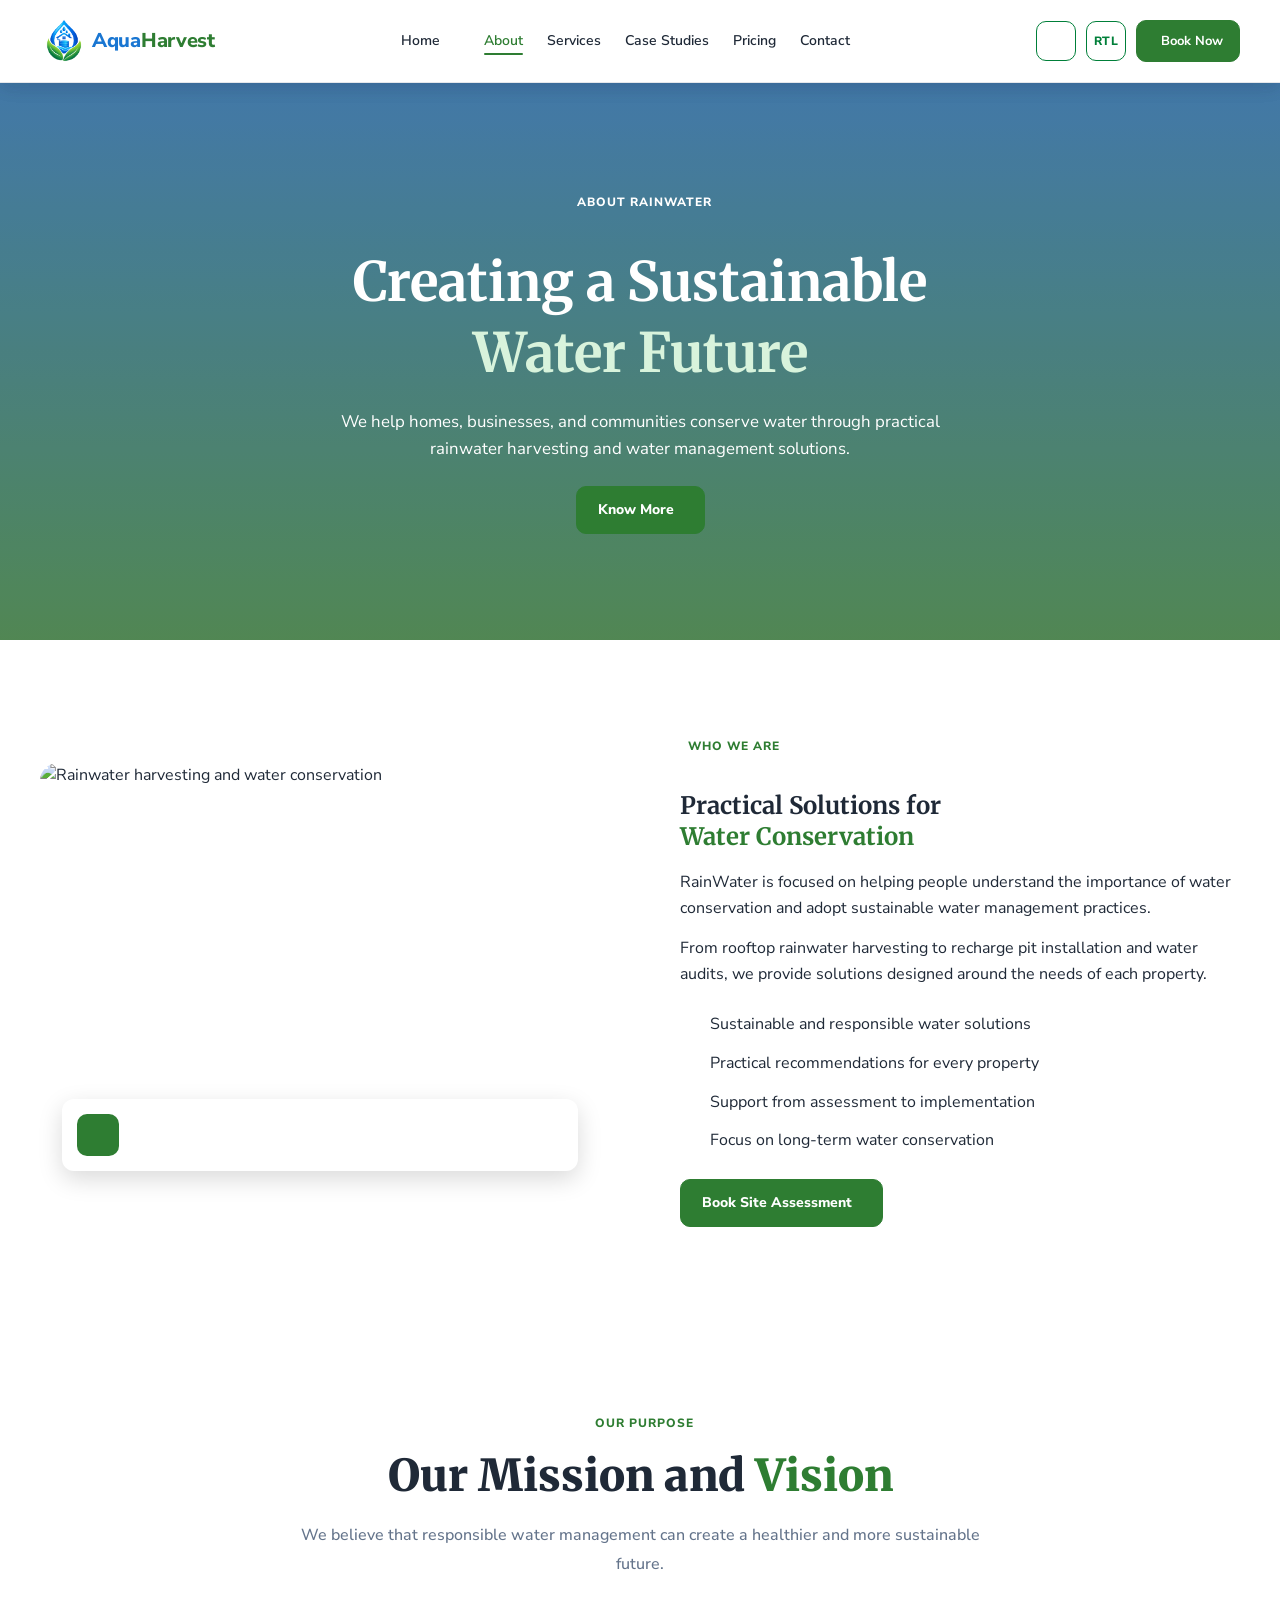
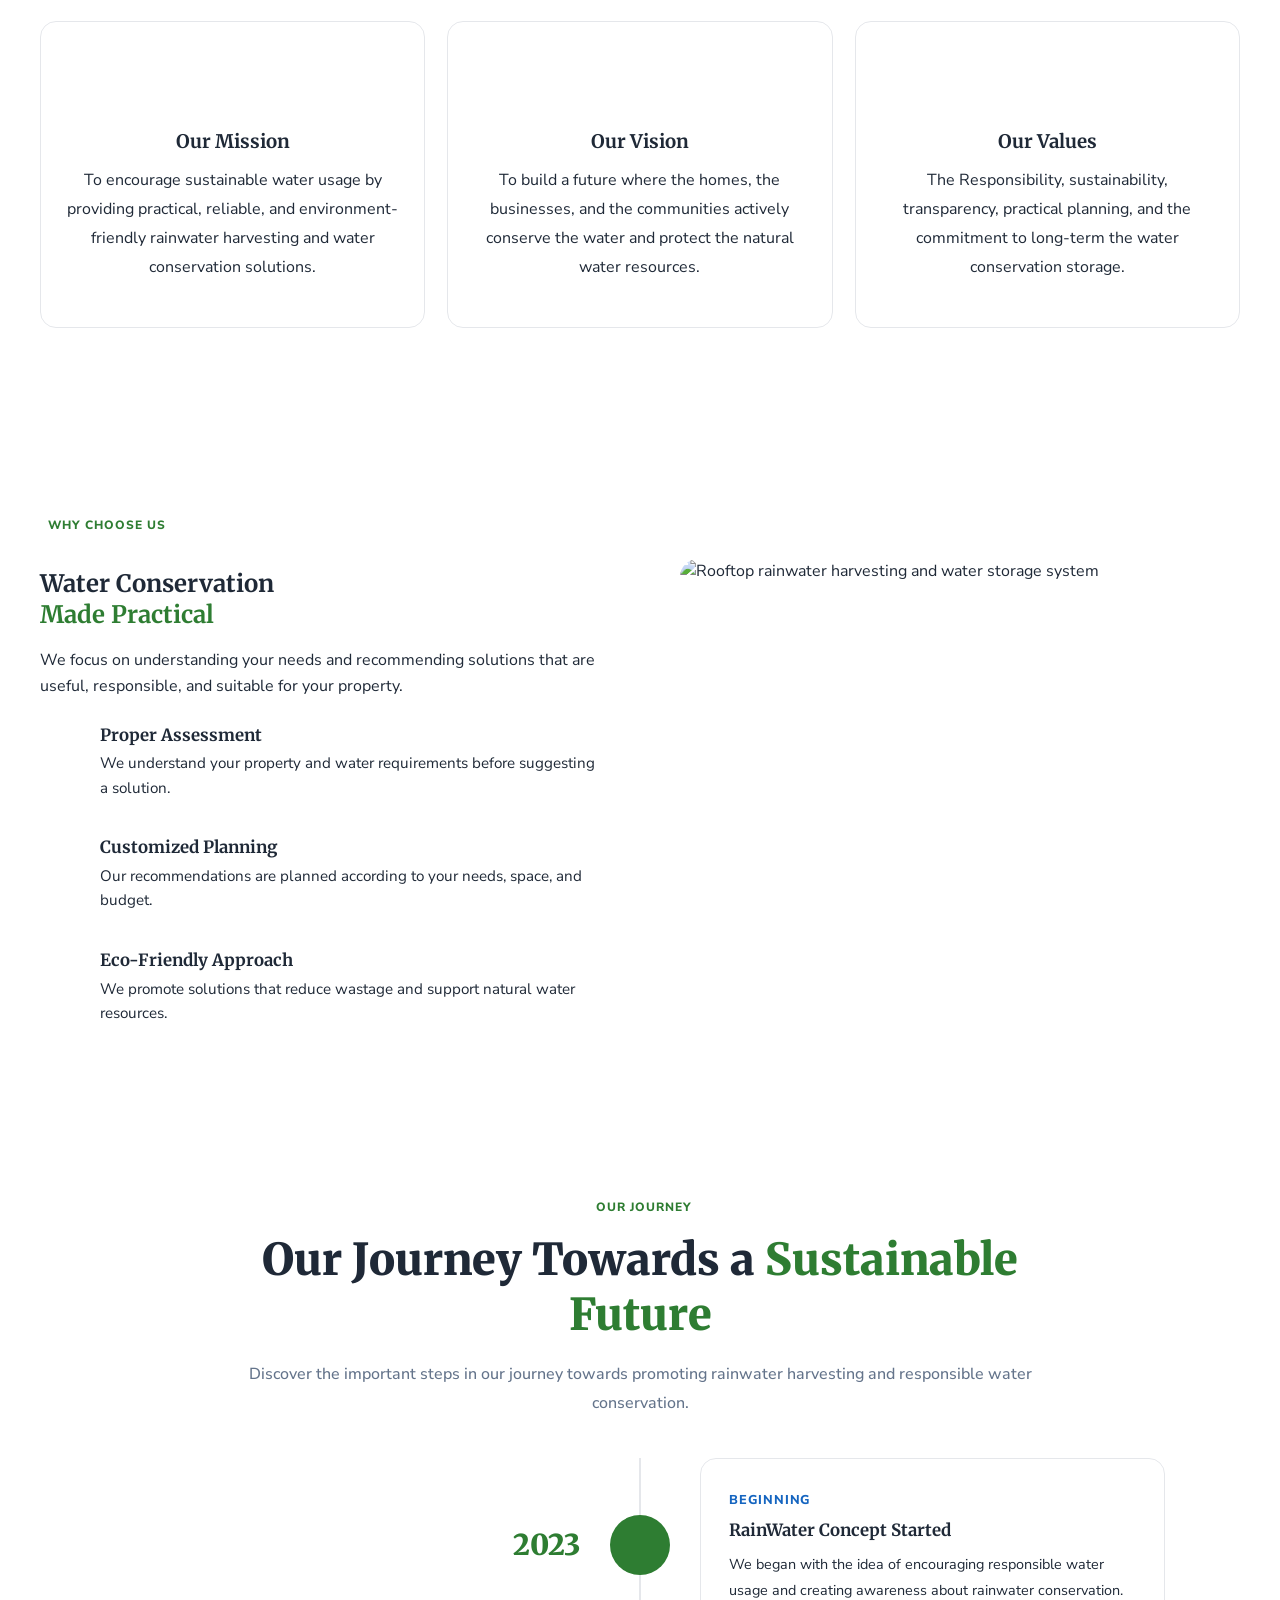
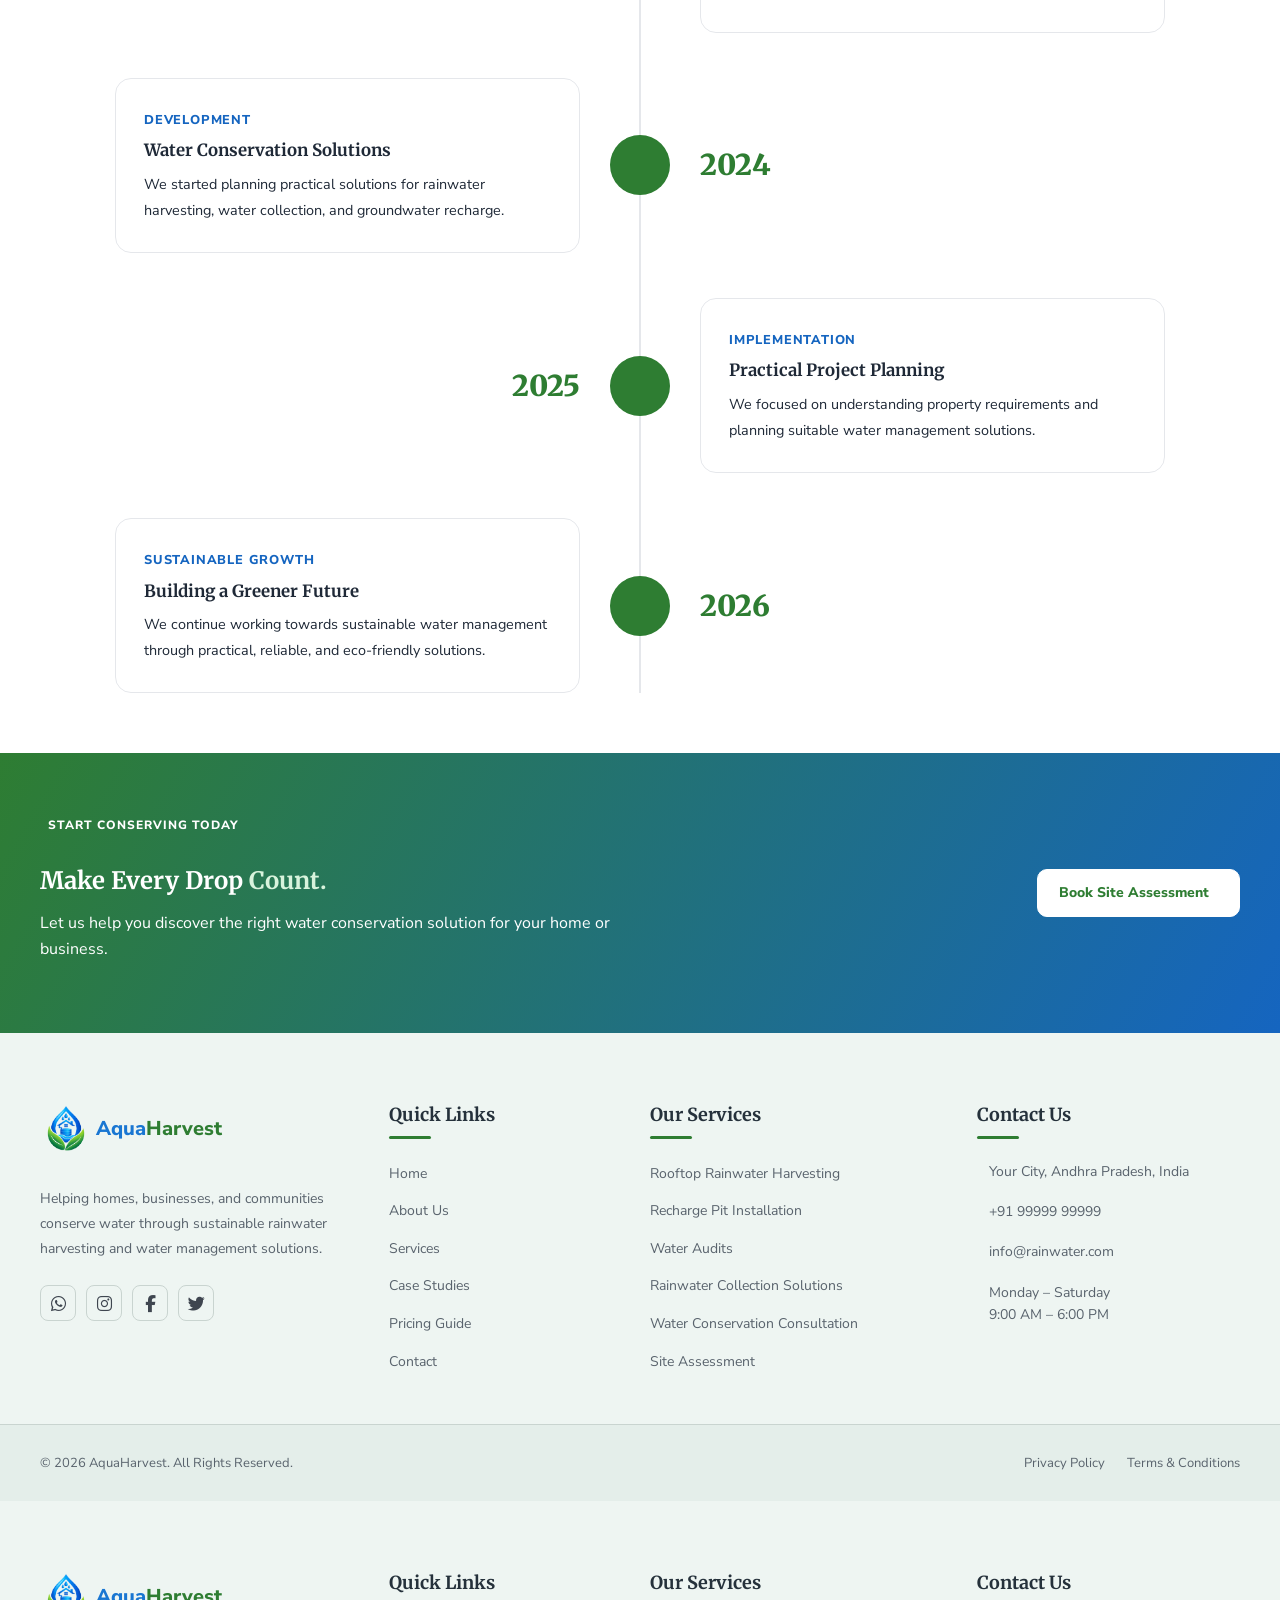
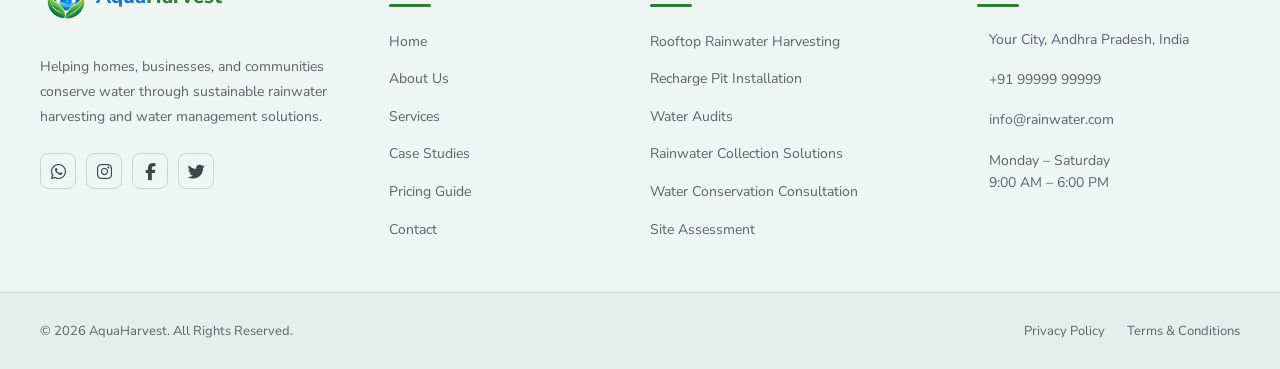
==== commit 8356f9d1: "updatedd" ====
--- a/about.html
+++ b/about.html
@@ -37,7 +37,235 @@
 </head>
 
 <body>
-
+<header class="site-header" id="siteHeader">
+
+    <div class="site-container header-container">
+
+        <!-- Logo -->
+        <a
+            href="index.html"
+            class="brand-logo"
+            aria-label="AquaHarvest Home"
+        >
+            <img
+                src="./aquaharvest-logo.png"
+                alt="AquaHarvest logo"
+                class="brand-logo-image"
+                width="48"
+                height="48"
+                loading="eager"
+                decoding="async"
+            >
+            <span class="brand-logo-text" aria-label="AquaHarvest">
+                <span class="aqua-text">Aqua</span><span class="harvest-text">Harvest</span>
+            </span>
+        </a>
+
+
+        <!-- Desktop Navigation -->
+        <nav
+            class="main-navigation"
+            aria-label="Main Navigation"
+        >
+
+            <!-- Home Dropdown -->
+            <div class="nav-dropdown">
+
+                <a
+                    href="index.html"
+                    class="nav-link nav-dropdown-toggle"
+                >
+                    <span>Home</span>
+                    <i data-lucide="chevron-down"></i>
+                </a>
+
+
+                <div class="dropdown-menu">
+
+                    <a
+                        href="index.html"
+                        class="dropdown-link"
+                    >
+                        Home 1
+                    </a>
+
+                    <a
+                        href="home-2.html"
+                        class="dropdown-link"
+                    >
+                        Home 2
+                    </a>
+
+                </div>
+
+            </div>
+
+
+            <a href="about.html" class="nav-link">
+                About
+            </a>
+
+            <a href="services.html" class="nav-link">
+                Services
+            </a>
+
+            <a href="case-studies.html" class="nav-link">
+                Case Studies
+            </a>
+
+            <a href="pricing.html" class="nav-link">
+                Pricing
+            </a>
+
+            <a href="contact.html" class="nav-link">
+                Contact
+            </a>
+
+        </nav>
+
+
+        <!-- Header Actions -->
+        <div class="header-actions">
+
+            <button
+                type="button"
+                class="header-icon-button"
+                id="themeToggle"
+                aria-label="Toggle dark mode"
+                title="Toggle dark mode"
+            >
+                <i data-lucide="moon"></i>
+            </button>
+
+
+            <button
+                type="button"
+                class="header-icon-button rtl-button"
+                id="directionToggle"
+                aria-label="Toggle RTL and LTR"
+                title="Toggle RTL/LTR"
+            >
+                <span id="directionLabel" aria-hidden="true">RTL</span>
+            </button>
+
+
+            <a
+                href="book-now.html"
+                class="header-cta"
+            >
+                <i data-lucide="calendar-check"></i>
+                <span>Book Now</span>
+            </a>
+
+
+            <button
+                type="button"
+                class="menu-toggle"
+                id="menuToggle"
+                aria-label="Open navigation menu"
+                aria-expanded="false"
+                aria-controls="mobileNavigation"
+            >
+                <i data-lucide="menu"></i>
+            </button>
+
+        </div>
+
+    </div>
+
+
+    <!-- Mobile Navigation -->
+    <nav
+        class="mobile-navigation"
+        id="mobileNavigation"
+        aria-label="Mobile Navigation"
+    >
+
+        <!-- Mobile Home Dropdown -->
+        <div class="mobile-nav-dropdown">
+
+            <button
+                type="button"
+                class="mobile-nav-link mobile-home-toggle"
+                id="mobileHomeToggle"
+                aria-expanded="false"
+            >
+                <span>Home</span>
+                <i data-lucide="chevron-down"></i>
+            </button>
+
+
+            <div
+                class="mobile-dropdown-menu"
+                id="mobileHomeMenu"
+            >
+
+                <a
+                    href="index.html"
+                    class="mobile-dropdown-link"
+                >
+                    Home 1
+                </a>
+
+                <a
+                    href="home-2.html"
+                    class="mobile-dropdown-link"
+                >
+                    Home 2
+                </a>
+
+            </div>
+
+        </div>
+
+
+        <a
+            href="about.html"
+            class="mobile-nav-link"
+        >
+            About
+        </a>
+
+        <a
+            href="services.html"
+            class="mobile-nav-link"
+        >
+            Services
+        </a>
+
+        <a
+            href="case-studies.html"
+            class="mobile-nav-link"
+        >
+            Case Studies
+        </a>
+
+        <a
+            href="pricing.html"
+            class="mobile-nav-link"
+        >
+            Pricing
+        </a>
+
+        <a
+            href="contact.html"
+            class="mobile-nav-link"
+        >
+            Contact
+        </a>
+
+
+        <a
+            href="contact.html"
+            class="mobile-cta"
+        >
+            <i data-lucide="calendar-check"></i>
+            Book Now
+        </a>
+
+    </nav>
+
+</header>
   <!-- Header -->
   <div id="header-container"></div>
 
@@ -620,7 +848,167 @@
     </section>
 
   </main>
-
+<footer class="site-footer">
+
+  <div class="footer-main">
+    <div class="site-container footer-grid">
+
+      <!-- Brand Section -->
+      <div class="footer-column footer-brand-column">
+
+        <a href="index.html" class="footer-logo" aria-label="AquaHarvest Home">
+          <img
+            src="./aquaharvest-logo.png"
+            alt="AquaHarvest logo"
+            class="footer-logo-image"
+            width="52"
+            height="52"
+            loading="lazy"
+            decoding="async"
+          >
+          <span class="footer-logo-text" aria-label="AquaHarvest">
+            <strong><span class="aqua-text">Aqua</span><span class="harvest-text">Harvest</span></strong>
+          </span>
+        </a>
+
+        <p class="footer-description">
+          Helping homes, businesses, and communities conserve water through
+          sustainable rainwater harvesting and water management solutions.
+        </p>
+
+        <div class="footer-social-links">
+          <a href="#" aria-label="WhatsApp" title="WhatsApp">
+            <i class="fa-brands fa-whatsapp" aria-hidden="true"></i>
+          </a>
+
+          <a href="#" aria-label="Instagram" title="Instagram">
+            <i class="fa-brands fa-instagram" aria-hidden="true"></i>
+          </a>
+
+          <a href="#" aria-label="Facebook" title="Facebook">
+            <i class="fa-brands fa-facebook-f" aria-hidden="true"></i>
+          </a>
+
+          <a href="#" aria-label="Twitter" title="Twitter">
+            <i class="fa-brands fa-twitter" aria-hidden="true"></i>
+          </a>
+        </div>
+
+      </div>
+
+      <!-- Quick Links -->
+      <div class="footer-column">
+        <h3 class="footer-title">Quick Links</h3>
+
+        <ul class="footer-links">
+          <li><a href="index.html">Home</a></li>
+          <li><a href="about.html">About Us</a></li>
+          <li><a href="services.html">Services</a></li>
+          <li><a href="case-studies.html">Case Studies</a></li>
+          <li><a href="pricing.html">Pricing Guide</a></li>
+          <li><a href="contact.html">Contact</a></li>
+        </ul>
+      </div>
+
+      <!-- Services -->
+      <div class="footer-column">
+        <h3 class="footer-title">Our Services</h3>
+
+        <ul class="footer-links">
+          <li>
+            <a href="services.html">Rooftop Rainwater Harvesting</a>
+          </li>
+
+          <li>
+            <a href="services.html">Recharge Pit Installation</a>
+          </li>
+
+          <li>
+            <a href="services.html">Water Audits</a>
+          </li>
+
+          <li>
+            <a href="services.html">Rainwater Collection Solutions</a>
+          </li>
+
+          <li>
+            <a href="services.html">Water Conservation Consultation</a>
+          </li>
+
+          <li>
+            <a href="services.html">Site Assessment</a>
+          </li>
+        </ul>
+      </div>
+
+      <!-- Contact -->
+      <div class="footer-column">
+        <h3 class="footer-title">Contact Us</h3>
+
+        <ul class="footer-contact-list">
+          <li>
+            <span class="footer-contact-icon">
+              <i data-lucide="map-pin"></i>
+            </span>
+
+            <span>
+              Your City, Andhra Pradesh, India
+            </span>
+          </li>
+
+          <li>
+            <span class="footer-contact-icon">
+              <i data-lucide="phone"></i>
+            </span>
+
+            <a href="tel:+919999999999">
+              +91 99999 99999
+            </a>
+          </li>
+
+          <li>
+            <span class="footer-contact-icon">
+              <i data-lucide="mail"></i>
+            </span>
+
+            <a href="mailto:info@rainwater.com">
+              info@rainwater.com
+            </a>
+          </li>
+
+          <li>
+            <span class="footer-contact-icon">
+              <i data-lucide="clock"></i>
+            </span>
+
+            <span>
+              Monday – Saturday<br>
+              9:00 AM – 6:00 PM
+            </span>
+          </li>
+        </ul>
+      </div>
+
+    </div>
+  </div>
+
+  <!-- Footer Bottom -->
+  <div class="footer-bottom">
+    <div class="site-container footer-bottom-container">
+
+      <p>
+        © 2026 AquaHarvest. All Rights Reserved.
+      </p>
+
+      <div class="footer-bottom-links">
+        <a href="privacy-policy.html">Privacy Policy</a>
+        <a href="terms.html">Terms &amp; Conditions</a>
+      </div>
+
+    </div>
+  </div>
+
+</footer>
 
   <!-- Footer -->
   <div id="footer-container"></div>
--- a/style.css
+++ b/style.css
@@ -153,10 +153,9 @@
   display: inline-flex;
   align-items: center;
   justify-content: center;
-
-  color: var(--text-color);
+  color: #007f39;
   background: transparent;
-  border: 1px solid var(--border-color);
+  border: 1.5px solid #007f39;
   border-radius: var(--medium-radius);
 
   cursor: pointer;
@@ -738,6 +737,7 @@
     grid-column: 1 / -1;
   }
 }
+
 /* =========================================
    GLOBAL STYLES
 ========================================= */
@@ -951,11 +951,11 @@
 .hero-section {
   overflow: hidden;
   background: var(--section-background);
-  padding-top: 60px;
+  padding-top: 40px;
 }
 
 .hero-container {
-  min-height: 650px;
+  min-height: 640px;
 
   display: grid;
   grid-template-columns: 1fr 1fr;
@@ -1244,16 +1244,17 @@
   grid-template-columns: repeat(4, minmax(0, 1fr));
   gap: 22px;
 }
+
 /* Process Cards */
 .process-card {
   position: relative;
   background: var(--surface-card);
-  border: 1px solid transparent;
+  border: 1px solid rgb(223, 221, 221);
   border-radius: 16px;
   padding: 28px 22px;
   transition: transform 0.3s ease,
-              border-color 0.3s ease,
-              box-shadow 0.3s ease;
+    border-color 0.3s ease,
+    box-shadow 0.3s ease;
 }
 
 /* Hover Effect */
@@ -1399,8 +1400,8 @@
   border: 1px solid transparent;
   border-radius: 18px;
   transition: transform 0.3s ease,
-              border-color 0.3s ease,
-              box-shadow 0.3s ease;
+    border-color 0.3s ease,
+    box-shadow 0.3s ease;
 }
 
 /* Border only when hovering */
@@ -1420,7 +1421,7 @@
   padding: 26px;
 }
 
-.case-study-content > span {
+.case-study-content>span {
   color: var(--secondary-color);
 
   font-size: 12px;
@@ -1806,74 +1807,75 @@
     gap: 25px;
   }
 }
+
 /* =========================================
    HOME DROPDOWN
 ========================================= */
 
 .nav-dropdown {
-    position: relative;
+  position: relative;
 }
 
 .nav-dropdown-toggle {
-    display: inline-flex;
-    align-items: center;
-    gap: 5px;
+  display: inline-flex;
+  align-items: center;
+  gap: 5px;
 }
 
 .nav-dropdown-toggle i {
-    width: 15px;
-    height: 15px;
-    transition: transform 0.3s ease;
+  width: 15px;
+  height: 15px;
+  transition: transform 0.3s ease;
 }
 
 
 /* Desktop Dropdown */
 
 .dropdown-menu {
-    position: absolute;
-    top: calc(100% + 14px);
-    left: 0;
-
-    display: flex;
-    flex-direction: column;
-
-    min-width: 155px;
-    padding: 8px 0;
-
-    border: 1px solid var(--border-color);
-    border-radius: 10px;
-
-    background: var(--card-bg);
-    box-shadow: 0 12px 28px rgba(0, 0, 0, 0.12);
-
-    opacity: 0;
-    visibility: hidden;
-    transform: translateY(8px);
-
-    transition:
-        opacity 0.25s ease,
-        visibility 0.25s ease,
-        transform 0.25s ease;
-
-    z-index: 1000;
+  position: absolute;
+  top: calc(100% + 14px);
+  left: 0;
+
+  display: flex;
+  flex-direction: column;
+
+  min-width: 155px;
+  padding: 8px 0;
+
+  border: 1px solid var(--border-color);
+  border-radius: 10px;
+
+  background: var(--card-bg);
+  box-shadow: 0 12px 28px rgba(0, 0, 0, 0.12);
+
+  opacity: 0;
+  visibility: hidden;
+  transform: translateY(8px);
+
+  transition:
+    opacity 0.25s ease,
+    visibility 0.25s ease,
+    transform 0.25s ease;
+
+  z-index: 1000;
 }
 
 .dropdown-link {
-    display: block;
-    padding: 11px 16px;
-
-    color: var(--text-color);
-    font-size: 14px;
-    font-weight: 600;
-    text-decoration: none;
-
-    white-space: nowrap;
-    transition: 0.25s ease;
+  display: block;
+  padding: 11px 16px;
+
+  color: var(--text-color);
+  font-size: 14px;
+  font-weight: 600;
+  text-decoration: none;
+
+  white-space: nowrap;
+  transition: 0.25s ease;
 }
 
 .dropdown-link:hover {
-    background: var(--soft-green);
-    color: var(--primary-color);
+  background: var(--soft-green);
+  color: var(--primary-color);
 }
 
 
@@ -1881,16 +1883,15 @@
 
 @media (min-width: 768px) {
 
-    .nav-dropdown:hover .dropdown-menu {
-        opacity: 1;
-        visibility: visible;
-        transform: translateY(0);
-    }
-
-    .nav-dropdown:hover
-    .nav-dropdown-toggle i {
-        transform: rotate(180deg);
-    }
+  .nav-dropdown:hover .dropdown-menu {
+    opacity: 1;
+    visibility: visible;
+    transform: translateY(0);
+  }
+
+  .nav-dropdown:hover .nav-dropdown-toggle i {
+    transform: rotate(180deg);
+  }
 
 }
 
@@ -1900,8 +1901,8 @@
 ========================================= */
 
 html[dir="rtl"] .dropdown-menu {
-    right: 0;
-    left: auto;
+  right: 0;
+  left: auto;
 }
 
 
@@ -1910,58 +1911,58 @@
 ========================================= */
 
 .mobile-nav-dropdown {
-    width: 100%;
+  width: 100%;
 }
 
 .mobile-home-toggle {
-    display: flex;
-    align-items: center;
-    justify-content: space-between;
-
-    width: 100%;
-
-    border: none;
-    background: transparent;
-    cursor: pointer;
-
-    text-align: inherit;
+  display: flex;
+  align-items: center;
+  justify-content: space-between;
+
+  width: 100%;
+
+  border: none;
+  background: transparent;
+  cursor: pointer;
+
+  text-align: inherit;
 }
 
 .mobile-home-toggle i {
-    width: 17px;
-    height: 17px;
-    transition: transform 0.25s ease;
+  width: 17px;
+  height: 17px;
+  transition: transform 0.25s ease;
 }
 
 .mobile-dropdown-menu {
-    display: none;
-
-    width: 100%;
-    padding: 5px 0 5px 18px;
+  display: none;
+
+  width: 100%;
+  padding: 5px 0 5px 18px;
 }
 
 .mobile-dropdown-menu.open {
-    display: block;
+  display: block;
 }
 
 .mobile-dropdown-link {
-    display: block;
-    padding: 10px 15px;
-
-    color: var(--text-color);
-    font-size: 14px;
-    text-decoration: none;
-
-    border-radius: 6px;
+  display: block;
+  padding: 10px 15px;
+
+  color: var(--text-color);
+  font-size: 14px;
+  text-decoration: none;
+
+  border-radius: 6px;
 }
 
 .mobile-dropdown-link:hover {
-    background: var(--soft-green);
-    color: var(--primary-color);
+  background: var(--soft-green);
+  color: var(--primary-color);
 }
 
 .mobile-home-toggle.open i {
-    transform: rotate(180deg);
+  transform: rotate(180deg);
 }
 
 
@@ -1970,95 +1971,96 @@
 ========================================= */
 
 html[dir="rtl"] .mobile-dropdown-menu {
-    padding-right: 18px;
-    padding-left: 0;
-}
+  padding-right: 18px;
+  padding-left: 0;
+}
+
 /* =========================================
    ACTIVE NAV LINK
 ========================================= */
 
 .nav-link {
-    position: relative;
-    color: var(--text-color);
-    text-decoration: none;
-    transition: color 0.3s ease;
+  position: relative;
+  color: var(--text-color);
+  text-decoration: none;
+  transition: color 0.3s ease;
 }
 
 
 /* Active green underline */
 
 .nav-link.active {
-    color: var(--primary-color);
+  color: var(--primary-color);
 }
 
 
 /* Line below active page */
 
 .nav-link.active::after {
-    content: "";
-
-    position: absolute;
-    left: 0;
-    bottom: -12px;
-
-    width: 100%;
-    height: 2px;
-
-    background: var(--primary-color);
-    border-radius: 10px;
+  content: "";
+
+  position: absolute;
+  left: 0;
+  bottom: -12px;
+
+  width: 100%;
+  height: 2px;
+
+  background: var(--primary-color);
+  border-radius: 10px;
 }
 
 
 /* Home dropdown active line */
 
 .nav-dropdown-toggle.active::after {
-    bottom: -12px;
+  bottom: -12px;
 }
 
 
 /* Dropdown links should not get underline */
 
 .dropdown-link.active::after {
-    display: none;
-}
+  display: none;
+}
+
 /* Active navigation link */
 
 .main-navigation .nav-link {
-    position: relative;
-    color: var(--text-color);
-    text-decoration: none;
+  position: relative;
+  color: var(--text-color);
+  text-decoration: none;
 }
 
 
 /* Active page green line */
 
 .main-navigation .nav-link.active {
-    color: var(--primary-color);
+  color: var(--primary-color);
 }
 
 
 /* Underline */
 
 .main-navigation .nav-link.active::after {
-    content: "";
-
-    position: absolute;
-    left: 0;
-    bottom: -10px;
-
-    width: 100%;
-    height: 2px;
-
-    background: var(--primary-color);
-    border-radius: 20px;
+  content: "";
+
+  position: absolute;
+  left: 0;
+  bottom: -10px;
+
+  width: 100%;
+  height: 2px;
+
+  background: var(--primary-color);
+  border-radius: 20px;
 }
 
 
 /* Home dropdown active line */
 
-.main-navigation
-.nav-dropdown-toggle.active::after {
-    display: block;
+.main-navigation .nav-dropdown-toggle.active::after {
+  display: block;
 }
 
 /* =========================================
@@ -2111,56 +2113,44 @@
    Requiring both html and body to be free of common dark-theme markers prevents
    this light footer from overriding the existing dark mode.
 */
-html:not(.dark-mode):not(.dark):not(.dark-theme):not([data-theme="dark"])
-body:not(.dark-mode):not(.dark):not(.dark-theme):not([data-theme="dark"]) .site-footer {
+html:not(.dark-mode):not(.dark):not(.dark-theme):not([data-theme="dark"]) body:not(.dark-mode):not(.dark):not(.dark-theme):not([data-theme="dark"]) .site-footer {
   color: #3f4650;
   background: #eef5f2;
 }
 
-html:not(.dark-mode):not(.dark):not(.dark-theme):not([data-theme="dark"])
-body:not(.dark-mode):not(.dark):not(.dark-theme):not([data-theme="dark"]) .footer-logo-text strong,
-html:not(.dark-mode):not(.dark):not(.dark-theme):not([data-theme="dark"])
-body:not(.dark-mode):not(.dark):not(.dark-theme):not([data-theme="dark"]) .footer-title {
+html:not(.dark-mode):not(.dark):not(.dark-theme):not([data-theme="dark"]) body:not(.dark-mode):not(.dark):not(.dark-theme):not([data-theme="dark"]) .footer-logo-text strong,
+html:not(.dark-mode):not(.dark):not(.dark-theme):not([data-theme="dark"]) body:not(.dark-mode):not(.dark):not(.dark-theme):not([data-theme="dark"]) .footer-title {
   color: #25313b;
 }
 
-html:not(.dark-mode):not(.dark):not(.dark-theme):not([data-theme="dark"])
-body:not(.dark-mode):not(.dark):not(.dark-theme):not([data-theme="dark"]) .footer-description,
-html:not(.dark-mode):not(.dark):not(.dark-theme):not([data-theme="dark"])
-body:not(.dark-mode):not(.dark):not(.dark-theme):not([data-theme="dark"]) .footer-links a,
-html:not(.dark-mode):not(.dark):not(.dark-theme):not([data-theme="dark"])
-body:not(.dark-mode):not(.dark):not(.dark-theme):not([data-theme="dark"]) .footer-contact-list li,
-html:not(.dark-mode):not(.dark):not(.dark-theme):not([data-theme="dark"])
-body:not(.dark-mode):not(.dark):not(.dark-theme):not([data-theme="dark"]) .footer-contact-list a,
-html:not(.dark-mode):not(.dark):not(.dark-theme):not([data-theme="dark"])
-body:not(.dark-mode):not(.dark):not(.dark-theme):not([data-theme="dark"]) .footer-bottom p,
-html:not(.dark-mode):not(.dark):not(.dark-theme):not([data-theme="dark"])
-body:not(.dark-mode):not(.dark):not(.dark-theme):not([data-theme="dark"]) .footer-bottom-links a {
+html:not(.dark-mode):not(.dark):not(.dark-theme):not([data-theme="dark"]) body:not(.dark-mode):not(.dark):not(.dark-theme):not([data-theme="dark"]) .footer-description,
+html:not(.dark-mode):not(.dark):not(.dark-theme):not([data-theme="dark"]) body:not(.dark-mode):not(.dark):not(.dark-theme):not([data-theme="dark"]) .footer-links a,
+html:not(.dark-mode):not(.dark):not(.dark-theme):not([data-theme="dark"]) body:not(.dark-mode):not(.dark):not(.dark-theme):not([data-theme="dark"]) .footer-contact-list li,
+html:not(.dark-mode):not(.dark):not(.dark-theme):not([data-theme="dark"]) body:not(.dark-mode):not(.dark):not(.dark-theme):not([data-theme="dark"]) .footer-contact-list a,
+html:not(.dark-mode):not(.dark):not(.dark-theme):not([data-theme="dark"]) body:not(.dark-mode):not(.dark):not(.dark-theme):not([data-theme="dark"]) .footer-bottom p,
+html:not(.dark-mode):not(.dark):not(.dark-theme):not([data-theme="dark"]) body:not(.dark-mode):not(.dark):not(.dark-theme):not([data-theme="dark"]) .footer-bottom-links a {
   color: #59636d;
 }
 
-html:not(.dark-mode):not(.dark):not(.dark-theme):not([data-theme="dark"])
-body:not(.dark-mode):not(.dark):not(.dark-theme):not([data-theme="dark"]) .footer-social-links a {
+html:not(.dark-mode):not(.dark):not(.dark-theme):not([data-theme="dark"]) body:not(.dark-mode):not(.dark):not(.dark-theme):not([data-theme="dark"]) .footer-social-links a {
   color: #3f4650;
   border-color: #c9d4d0;
 }
 
-html:not(.dark-mode):not(.dark):not(.dark-theme):not([data-theme="dark"])
-body:not(.dark-mode):not(.dark):not(.dark-theme):not([data-theme="dark"]) .footer-bottom {
+html:not(.dark-mode):not(.dark):not(.dark-theme):not([data-theme="dark"]) body:not(.dark-mode):not(.dark):not(.dark-theme):not([data-theme="dark"]) .footer-bottom {
   background: #e4eeea;
   border-top-color: #c9d4d0;
 }
 
-html:not(.dark-mode):not(.dark):not(.dark-theme):not([data-theme="dark"])
-body:not(.dark-mode):not(.dark):not(.dark-theme):not([data-theme="dark"]) .footer-links a:hover,
-html:not(.dark-mode):not(.dark):not(.dark-theme):not([data-theme="dark"])
-body:not(.dark-mode):not(.dark):not(.dark-theme):not([data-theme="dark"]) .footer-bottom-links a:hover {
+html:not(.dark-mode):not(.dark):not(.dark-theme):not([data-theme="dark"]) body:not(.dark-mode):not(.dark):not(.dark-theme):not([data-theme="dark"]) .footer-links a:hover,
+html:not(.dark-mode):not(.dark):not(.dark-theme):not([data-theme="dark"]) body:not(.dark-mode):not(.dark):not(.dark-theme):not([data-theme="dark"]) .footer-bottom-links a:hover {
   color: var(--primary-color);
 }
 
 
 /* Sticky header safety */
-html, body {
+html,
+body {
   overflow-x: hidden;
 }
 
@@ -2174,9 +2164,9 @@
 
 /* Header sticky only */
 #header-container {
-    position: sticky;
-    top: 0;
-    z-index: 9999;
+  position: sticky;
+  top: 0;
+  z-index: 9999;
 }
 
 /* =========================================
@@ -2217,12 +2207,12 @@
    ========================================= */
 
 .main-navigation .nav-link::after {
-    bottom: 5px;
+  bottom: 5px;
 }
 
 .main-navigation .nav-link:hover::after,
 .main-navigation .nav-link.active::after {
-    bottom: 5px;
+  bottom: 5px;
 }
 
 
@@ -2234,16 +2224,16 @@
 ========================================= */
 
 .main-navigation .dropdown-menu {
-    background: #ffffff !important;
+  background: #ffffff !important;
 }
 
 .main-navigation .dropdown-menu .dropdown-link {
-    color: #333333;
+  color: #333333;
 }
 
 .main-navigation .dropdown-menu .dropdown-link:hover {
-    background: var(--soft-green);
-    color: var(--primary-color);
+  background: var(--soft-green);
+  color: var(--primary-color);
 }
 
 
@@ -2258,32 +2248,32 @@
 ========================================= */
 
 .main-navigation .nav-dropdown .dropdown-menu {
-    /* Move dropdown slightly left */
-    left: -30px;
-
-    /* Keep it directly below Home */
-    top: calc(100% + 14px);
-
-    /* Decrease width */
-    min-width: 125px;
-    width: 125px;
-
-    /* Keep white background */
-    background: #ffffff !important;
+  /* Move dropdown slightly left */
+  left: -30px;
+
+  /* Keep it directly below Home */
+  top: calc(100% + 14px);
+
+  /* Decrease width */
+  min-width: 125px;
+  width: 125px;
+
+  /* Keep white background */
+  background: #ffffff !important;
 }
 
 
 /* Center Home 1 and Home 2 */
 .main-navigation .nav-dropdown .dropdown-link {
-    text-align: center;
-    padding: 10px 8px;
+  text-align: center;
+  padding: 10px 8px;
 }
 
 
 /* RTL position */
 html[dir="rtl"] .main-navigation .nav-dropdown .dropdown-menu {
-    right: -18px;
-    left: auto;
+  right: -18px;
+  left: auto;
 }
 
 
@@ -2302,15 +2292,15 @@
 ========================================= */
 
 .hero-buttons .secondary-button {
-    background: transparent;
-    color: #0066cc;
-    border: 1px solid #0066cc;
+  background: transparent;
+  color: #0066cc;
+  border: 1px solid #0066cc;
 }
 
 .hero-buttons .secondary-button:hover {
-    background: #0066cc;
-    color: #ffffff;
-    border-color: #0066cc;
+  background: #0066cc;
+  color: #ffffff;
+  border-color: #0066cc;
 }
 
 
@@ -2319,13 +2309,290 @@
 ========================================= */
 
 .final-cta-container .cta-light-button {
-    background: #ffffff;
-    color: #2e7d32;
-    border: 1px solid #ffffff;
+  background: #ffffff;
+  color: #2e7d32;
+  border: 1px solid #ffffff;
 }
 
 .final-cta-container .cta-light-button:hover {
-    background: #0066cc;
-    color: #ffffff;
-    border-color: #0066cc;
-}+  background: #0066cc;
+  color: #ffffff;
+  border-color: #0066cc;
+}
+
+/* =========================================
+   HOME SERVICES - IMAGE CARDS
+========================================= */
+.service-card {
+  overflow: hidden;
+  padding: 0;
+  display: flex;
+  flex-direction: column;
+}
+
+.service-card-image {
+  position: relative;
+  width: 100%;
+  height: 205px;
+  overflow: hidden;
+  background: var(--section-background);
+}
+
+.service-card-image img {
+  width: 100%;
+  height: 100%;
+  object-fit: cover;
+  transition: transform 0.55s ease;
+}
+
+.service-card:hover .service-card-image img {
+  transform: scale(1.06);
+}
+
+.service-image-label {
+  position: absolute;
+  left: 16px;
+  bottom: 14px;
+  padding: 6px 10px;
+  color: var(--white-color);
+  background: rgba(46, 125, 50, .92);
+  border-radius: 20px;
+  font-size: 11px;
+  font-weight: 800;
+  letter-spacing: .4px;
+  text-transform: uppercase;
+}
+
+.service-card-content {
+  display: flex;
+  flex: 1;
+  flex-direction: column;
+  padding: 25px 26px 27px;
+}
+
+.service-card-category {
+  display: block;
+  margin-bottom: 9px;
+  color: var(--primary-color);
+  font-size: 11px;
+  font-weight: 800;
+  letter-spacing: .7px;
+  text-transform: uppercase;
+}
+
+.service-card-content h3 {
+  margin-bottom: 12px;
+}
+
+.service-card-content p {
+  min-height: 0;
+  margin-bottom: 17px;
+}
+
+.service-card-features {
+  display: flex;
+  flex-direction: column;
+  gap: 8px;
+  margin: 0 0 20px;
+  padding: 0;
+  list-style: none;
+}
+
+.service-card-features li {
+  display: flex;
+  align-items: flex-start;
+  gap: 8px;
+  color: var(--text-color);
+  font-size: 12.5px;
+  font-weight: 700;
+  line-height: 1.5;
+}
+
+.service-card-features svg {
+  width: 16px;
+  height: 16px;
+  margin-top: 2px;
+  color: var(--primary-color);
+  flex-shrink: 0;
+}
+
+.service-card .text-link {
+  margin-top: auto;
+}
+
+/* =========================================
+   HOME PRICING - REDESIGNED CARDS
+========================================= */
+.pricing-card {
+  min-height: 100%;
+  overflow: hidden;
+  border: 1px solid var(--border-color);
+  box-shadow: 0 8px 24px rgba(15, 23, 42, .06);
+  transition: transform .3s ease, border-color .3s ease, box-shadow .3s ease;
+}
+
+.pricing-card:hover {
+  border-color: var(--primary-color);
+  transform: translateY(-8px);
+  box-shadow: 0 16px 34px rgba(46, 125, 50, .13);
+}
+
+.pricing-card-top {
+  width: 100%;
+  display: flex;
+  align-items: center;
+  justify-content: space-between;
+  gap: 15px;
+  margin-bottom: 18px;
+}
+
+.pricing-plan-label {
+  color: var(--secondary-color);
+  font-size: 11px;
+  font-weight: 800;
+  letter-spacing: .7px;
+  text-transform: uppercase;
+}
+
+.pricing-icon {
+  width: 46px;
+  height: 46px;
+  display: inline-flex;
+  align-items: center;
+  justify-content: center;
+  color: var(--primary-color);
+  background: rgba(46, 125, 50, .1);
+  border-radius: 12px;
+  flex-shrink: 0;
+}
+
+.pricing-icon svg {
+  width: 22px;
+  height: 22px;
+}
+
+.pricing-card h3 {
+  margin-bottom: 12px;
+  font-size: 25px;
+}
+
+.pricing-description {
+  min-height: 0;
+  margin-bottom: 20px;
+}
+
+.pricing-divider {
+  width: 100%;
+  height: 1px;
+  margin: 0 0 17px;
+  background: var(--border-color);
+}
+
+.pricing-includes {
+  margin-bottom: 10px;
+  color: var(--text-color);
+  font-size: 12px;
+  font-weight: 800;
+  text-transform: uppercase;
+  letter-spacing: .7px;
+}
+
+.pricing-features {
+  display: flex;
+  flex-direction: column;
+  gap: 9px;
+  width: 100%;
+  margin: 0 0 25px;
+  padding: 0;
+  list-style: none;
+}
+
+.pricing-features li {
+  display: flex;
+  align-items: flex-start;
+  gap: 9px;
+  color: var(--muted-text-color);
+  font-size: 13px;
+  font-weight: 600;
+  line-height: 1.5;
+}
+
+.pricing-features li svg {
+  width: 16px;
+  height: 16px;
+  margin-top: 2px;
+  color: var(--primary-color);
+  flex-shrink: 0;
+}
+
+.pricing-button {
+  width: 100%;
+  margin-top: auto;
+}
+
+.featured-pricing-card {
+  border-color: var(--primary-color);
+  box-shadow: 0 12px 30px rgba(46, 125, 50, .12);
+}
+
+.featured-pricing-card:hover {
+  box-shadow: 0 18px 38px rgba(46, 125, 50, .18);
+}
+
+.featured-pricing-card .pricing-plan-label {
+  color: var(--primary-color);
+}
+
+.popular-label {
+  z-index: 2;
+  top: 16px;
+  right: 16px;
+  padding: 6px 11px;
+  font-size: 10px;
+}
+
+@media (max-width: 768px) {
+  .service-card-image {
+    height: 215px;
+  }
+
+  .service-card-content {
+    padding: 23px 22px 25px;
+  }
+
+  .pricing-card {
+    padding: 26px 23px;
+  }
+}
+
+@media (max-width: 360px) {
+  .service-card-image {
+    height: 190px;
+  }
+
+  .pricing-card {
+    padding: 23px 20px;
+  }
+
+  .pricing-card-top {
+    margin-bottom: 15px;
+  }
+}
+
+/* =========================================
+   1024px HOME DROPDOWN CLICK
+========================================= */
+
+@media (min-width: 769px) and (max-width: 1024px) {
+
+  .main-navigation .nav-dropdown.click-open .dropdown-menu {
+    opacity: 1;
+    visibility: visible;
+    transform: translateY(0);
+  }
+
+  .main-navigation .nav-dropdown.click-open .nav-dropdown-toggle i {
+    transform: rotate(180deg);
+  }
+
+}
--- a/about.css
+++ b/about.css
@@ -4,7 +4,7 @@
 
 .about-hero-section {
   position: relative;
-  min-height: 700px !important;
+  min-height: 640px !important;
   display: flex;
   align-items: center;
   background:
@@ -12,7 +12,7 @@
       rgba(21, 101, 192, 0.78),
       rgba(46, 125, 50, 0.78)
     ),
-    url("https://images.unsplash.com/photo-1509391366360-2e959784a276?auto=format&fit=crop&w=1600&q=85")
+    url("https://i.pinimg.com/736x/5b/51/c7/5b51c7928c5a14b17f3a55f4af334626.jpg")
 center / cover no-repeat;
   overflow: hidden;
 }
@@ -27,7 +27,7 @@
   position: relative;
   z-index: 1;
   max-width: 760px;
-  padding-top: 70px;
+  padding-top: 150px;
   padding-bottom: 70px;
   text-align: center;
   margin: 0 auto;
